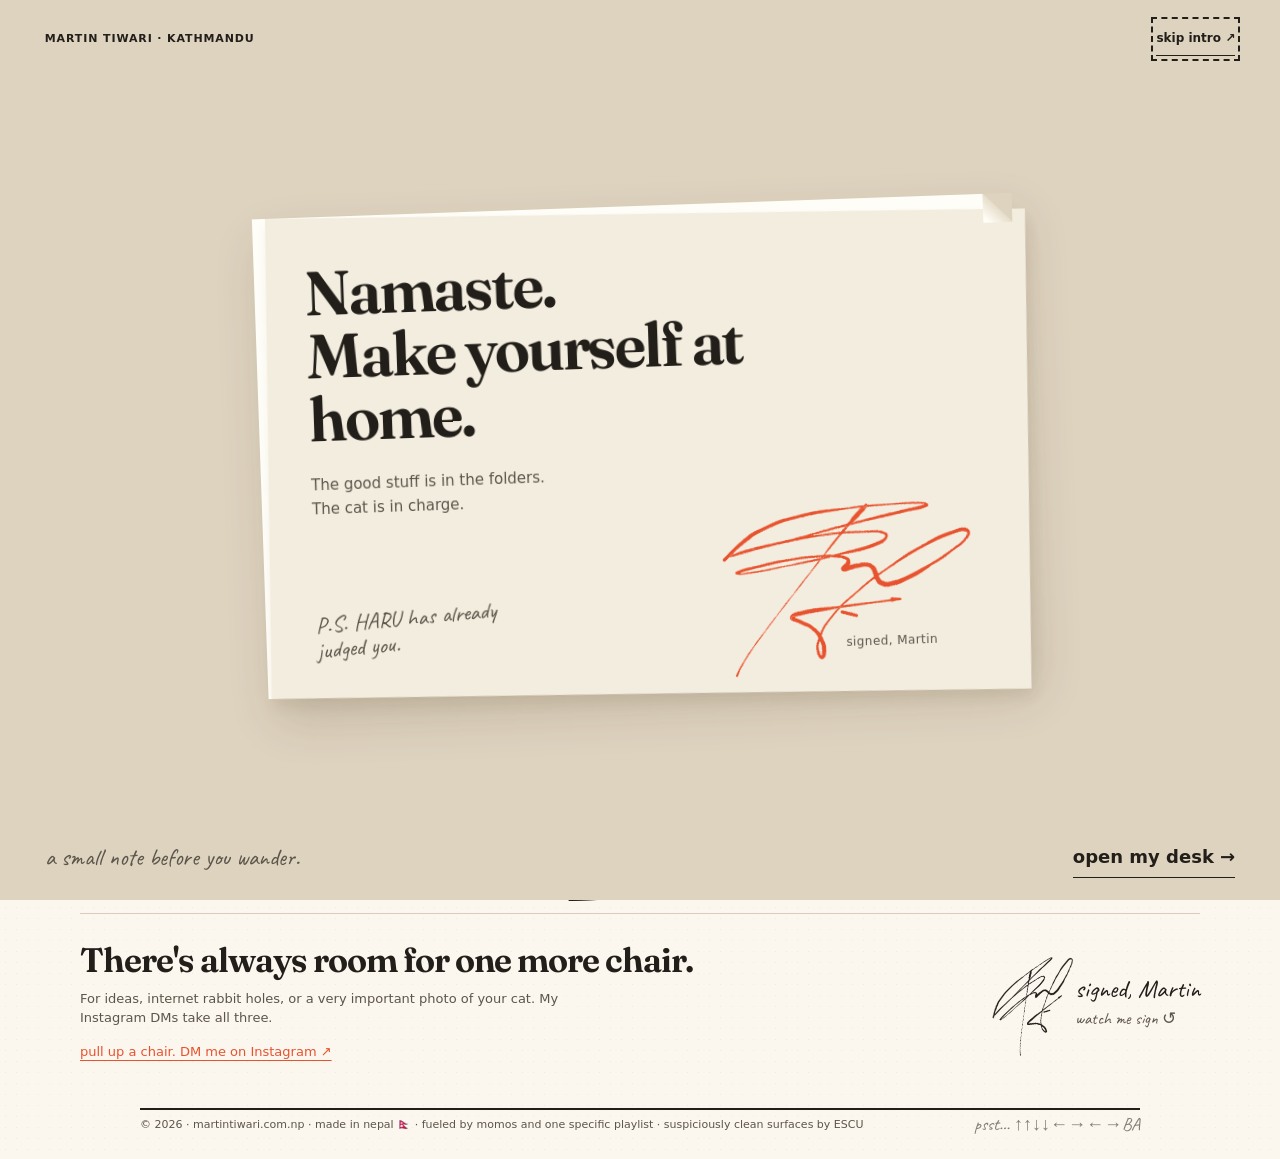
==== index.html @ b16c34b0 "Bring the after hours desk and personal files to life" ====
<!DOCTYPE html>
<html lang="en">
<head>
  <meta charset="UTF-8" />
  <meta name="viewport" content="width=device-width, initial-scale=1.0, viewport-fit=cover" />
  <title>More Than Just Code.</title>
  <meta name="description" content="Martin's corner of the internet. Not a CV. Me, my cat HARU, my family, my music, and a wall you can write on." />
  <meta property="og:title" content="Martin Tiwari, hi internet" />
  <meta property="og:description" content="Martin's desk, currently unsupervised. Open a folder, meet the family, play something, leave a note." />
  <meta property="og:type" content="website" />
  <meta property="og:url" content="https://martintiwari.com.np" />
  <meta property="og:image" content="assets/martin.jpg" />
  <meta name="theme-color" content="#FBF6EE" />
  <link rel="icon" href="data:image/svg+xml,<svg xmlns='http://www.w3.org/2000/svg' viewBox='0 0 100 100'><text y='0.9em' font-size='90'>愛</text></svg>" />
  <link rel="preconnect" href="https://fonts.googleapis.com" />
  <link rel="preconnect" href="https://fonts.gstatic.com" crossorigin />
  <link href="https://fonts.googleapis.com/css2?family=Fraunces:ital,opsz,wght@0,9..144,640;1,9..144,500&family=Caveat:wght@500;600&display=swap" rel="stylesheet" />
  <link rel="stylesheet" href="styles.css?v=48" />
  <link rel="stylesheet" href="desk.css?v=7" />
  <link rel="stylesheet" href="clothing-archive.css?v=1" />
  <link rel="stylesheet" href="intro.css?v=2" />
  <link rel="stylesheet" href="desk-cat.css?v=1" />
  <link rel="stylesheet" href="afterhours.css?v=1" />
  <link rel="stylesheet" href="field-notes.css?v=1" />
</head>
<body class="desk-mode">

  <a class="skip" href="#top">skip to the good part</a>

  <section id="signature-intro" class="signature-intro" hidden aria-label="A hello from Martin">
    <div class="intro-meta">
      <span>Martin Tiwari · Kathmandu</span>
      <button class="intro-skip" type="button">skip intro ↗</button>
    </div>
    <div class="intro-composition">
      <article class="intro-letter">
      <div class="intro-letter-copy">
        <h2>Namaste.<br>Make yourself at home.</h2>
        <p>The good stuff is in the folders.<br>The cat is in charge.</p>
      </div>
      <div class="intro-autograph" aria-label="Martin's signature">
        <svg xmlns="http://www.w3.org/2000/svg" viewBox="0 0 395 681" aria-hidden="true"><defs><mask id="signature-write-mask-0" maskUnits="userSpaceOnUse" x="0" y="0" width="395" height="681"><path class="intro-stroke" data-duration="350" d="M155 146 C157 223 177 347 191 426 C204 522 215 616 239 680" fill="none" stroke="white" stroke-width="24" stroke-linecap="round" stroke-linejoin="round"/></mask>
        <mask id="signature-write-mask-1" maskUnits="userSpaceOnUse" x="0" y="0" width="395" height="681"><path class="intro-stroke" data-duration="430" d="M5 497 C4 451 3 401 32 335 C80 246 155 140 257 34 C263 29 262 36 255 51 L10 482" fill="none" stroke="white" stroke-width="24" stroke-linecap="round" stroke-linejoin="round"/></mask>
        <mask id="signature-write-mask-2" maskUnits="userSpaceOnUse" x="0" y="0" width="395" height="681"><path class="intro-stroke" data-duration="1550" d="M10 482 C80 354 169 229 222 176 C287 122 242 210 217 252 L53 497 C48 501 52 484 62 469 L193 296 C217 266 232 263 231 296 C240 300 249 248 273 242 C292 235 316 266 337 244 C359 216 385 106 391 44 C396 11 384 -9 371 10 C333 63 298 216 296 309 C294 380 294 436 316 466 C348 511 375 493 337 470 C316 454 286 452 251 463 L228 475" fill="none" stroke="white" stroke-width="24" stroke-linecap="round" stroke-linejoin="round"/></mask>
        <mask id="signature-write-mask-3" maskUnits="userSpaceOnUse" x="0" y="0" width="395" height="681"><path class="intro-stroke" data-duration="330" d="M228 475 C220 480 227 462 240 445 L383 248" fill="none" stroke="white" stroke-width="24" stroke-linecap="round" stroke-linejoin="round"/></mask>
        <mask id="signature-write-mask-4" maskUnits="userSpaceOnUse" x="0" y="0" width="395" height="681"><path class="intro-stroke" data-duration="110" d="M307 375 L339 354" fill="none" stroke="white" stroke-width="24" stroke-linecap="round" stroke-linejoin="round"/></mask></defs><path class="intro-ink" data-ink="0" d="M153 141L157 141L157 149L156 149L156 151L157 151L157 152L160 152L160 153L161 153L161 156L162 156L162 173L163 173L163 174L162 174L162 175L163 175L163 196L162 196L162 199L163 199L163 197L165 196L165 200L164 200L164 205L163 205L163 210L162 210L162 214L161 214L162 216L161 216L161 218L153 217L153 215L154 215L154 213L155 213L155 211L156 211L156 210L155 210L155 200L154 200L154 197L153 197L153 193L152 193L152 184L151 184L151 183L152 183L152 181L151 181L151 164L152 164L153 158L154 158L154 154L155 154L155 151L154 151L154 150L151 150L151 148L152 148L152 147L151 147L151 143L152 143L153 141ZM165 194L166 194L166 196L165 196L165 194ZM162 218L163 218L163 220L164 220L164 229L166 229L166 228L169 226L169 228L168 228L168 232L167 232L167 236L166 236L166 238L165 238L164 246L166 246L166 252L167 252L166 255L167 255L168 266L169 266L168 268L169 268L170 282L171 282L170 284L171 284L171 292L172 292L172 293L171 293L171 294L172 294L172 297L171 297L171 298L172 298L172 302L173 302L172 304L169 304L170 301L168 300L169 297L168 297L168 294L167 294L168 292L167 292L166 282L165 282L166 280L165 280L165 274L164 274L164 268L163 268L164 266L163 266L163 259L162 259L162 256L163 256L163 255L162 255L162 250L163 250L163 247L164 247L164 246L156 243L156 240L159 238L159 232L158 232L158 229L159 229L160 219L162 219L162 218ZM176 302L177 302L177 306L176 306L176 310L175 310L175 313L174 313L175 321L173 321L173 318L171 318L171 317L167 317L167 316L165 316L165 315L166 315L166 314L169 312L169 310L171 309L171 308L170 308L170 305L173 305L173 306L174 306L174 304L175 304L176 302ZM173 322L175 322L175 325L176 325L175 327L176 327L176 331L177 331L177 338L178 338L177 340L178 340L178 345L179 345L179 346L178 346L178 348L179 348L179 353L178 353L178 354L180 354L180 356L179 356L179 357L180 357L180 360L177 360L178 356L176 356L176 355L177 355L176 351L177 351L177 350L176 350L176 347L175 347L175 342L174 342L175 340L174 340L174 334L173 334L173 325L174 325L173 322ZM178 361L181 361L181 364L178 364L178 361ZM179 365L181 365L182 367L181 367L181 368L178 368L179 365ZM179 369L182 369L182 372L181 372L181 373L183 373L182 376L183 376L184 389L185 389L185 394L186 394L185 396L186 396L186 401L187 401L186 403L187 403L187 408L188 408L188 409L187 409L188 412L187 412L187 413L188 413L188 416L189 416L189 418L188 418L188 419L189 419L189 422L186 422L186 415L185 415L185 410L184 410L184 403L183 403L183 396L182 396L182 389L181 389L182 387L181 387L181 382L180 382L181 379L180 379L180 375L179 375L179 374L180 374L179 369ZM187 423L190 423L190 424L189 424L190 429L187 429L187 427L188 427L188 425L186 425L187 423ZM188 431L191 431L191 433L189 434L188 431ZM189 435L191 435L191 438L188 437L189 435ZM189 439L192 439L191 442L192 442L192 446L193 446L192 449L193 449L193 452L194 452L193 454L194 454L194 459L195 459L195 466L196 466L196 472L197 472L196 475L197 475L197 480L198 480L197 483L198 483L198 485L195 485L196 482L195 482L194 472L193 472L194 470L193 470L193 465L192 465L192 456L191 456L191 451L190 451L191 448L190 448L190 441L189 441L189 439ZM196 486L199 486L199 488L198 488L199 492L196 492L196 491L197 491L196 486ZM197 493L199 493L200 496L197 496L197 493ZM198 497L201 498L201 499L198 500L198 497ZM199 501L201 502L201 504L198 504L199 501ZM199 505L202 506L201 509L202 509L202 512L203 512L202 514L203 514L203 519L204 519L204 526L205 526L205 533L206 533L206 538L207 538L207 540L206 540L206 541L207 541L207 544L204 544L205 541L204 541L204 537L203 537L204 535L203 535L203 530L202 530L202 523L201 523L201 516L200 516L201 514L200 514L200 511L199 511L199 509L200 509L200 508L199 508L199 505ZM205 545L208 545L208 548L206 548L205 545ZM206 549L209 549L209 551L206 552L206 549ZM207 553L209 553L209 557L210 557L209 560L211 560L210 563L211 563L211 566L212 566L211 568L212 568L213 579L214 579L214 584L215 584L214 586L215 586L215 589L216 589L216 591L215 591L215 592L216 592L216 595L213 595L214 592L212 591L213 589L212 589L212 586L211 586L212 584L211 584L211 581L210 581L211 579L210 579L210 573L209 573L209 568L208 568L209 565L208 565L208 562L207 562L207 561L208 561L207 557L208 557L208 556L206 555L207 553ZM214 596L217 596L217 599L216 599L216 600L218 600L217 603L219 604L218 607L219 607L220 613L221 613L220 615L221 615L221 619L222 619L222 624L223 624L223 626L224 626L223 628L224 628L225 635L226 635L225 638L227 638L227 641L226 641L226 642L228 642L228 646L229 646L230 652L231 652L232 658L233 658L234 664L236 665L236 668L238 669L237 671L239 672L242 681L237 681L237 680L236 680L236 677L235 677L235 675L234 675L234 672L233 672L233 668L231 668L231 665L232 665L232 664L230 664L229 658L228 658L228 655L227 655L227 651L226 651L226 648L225 648L226 645L224 645L224 644L225 644L225 641L223 641L224 637L222 637L223 634L222 634L221 628L220 628L220 624L219 624L219 620L218 620L217 610L216 610L216 607L217 607L217 606L215 606L215 605L216 605L216 602L214 602L214 601L215 601L214 596Z" fill="currentColor" fill-rule="evenodd" mask="url(#signature-write-mask-0)"/><path class="intro-ink" data-ink="1" d="M259 30L261 30L261 31L263 31L263 32L265 33L265 37L264 37L264 40L263 40L261 46L260 46L260 49L259 49L258 53L256 54L256 56L255 56L254 59L253 59L253 61L252 61L251 64L249 65L249 67L246 69L245 73L243 74L243 76L241 77L240 81L238 82L237 86L235 87L234 91L232 92L232 94L231 94L229 100L227 101L226 105L224 106L223 110L221 111L221 113L220 113L220 115L218 116L217 120L215 121L214 125L213 125L212 128L210 129L208 135L207 135L206 138L204 139L204 141L202 142L202 144L201 144L200 148L198 149L197 153L196 153L195 156L193 157L193 159L191 160L191 163L189 164L189 166L188 166L188 168L186 169L186 171L184 172L184 174L182 175L182 178L180 178L180 181L178 182L178 185L177 185L176 188L174 189L174 192L172 192L172 195L170 196L170 198L169 198L167 204L165 205L165 207L164 207L164 209L163 209L164 200L165 200L165 196L166 196L167 190L169 189L170 185L172 184L174 178L176 177L176 175L177 175L179 169L180 169L180 167L182 166L182 164L183 164L185 158L187 157L187 155L188 155L190 149L192 148L194 142L196 141L196 139L197 139L199 133L200 133L201 130L203 129L203 127L204 127L205 123L207 122L209 116L210 116L211 113L213 112L214 108L216 107L217 103L219 102L220 98L222 97L222 95L223 95L225 89L226 89L227 86L229 85L229 82L230 82L231 79L233 78L233 76L234 76L235 72L237 71L237 69L239 68L241 62L244 60L245 56L247 55L248 51L250 50L250 48L251 48L251 46L252 46L254 40L255 40L255 37L254 37L250 42L248 42L247 45L245 45L245 47L244 47L244 48L243 48L243 49L242 49L242 50L241 50L241 51L240 51L240 52L239 52L239 53L233 58L233 59L232 59L232 60L231 60L231 62L230 62L230 63L229 63L229 64L228 64L228 65L222 70L222 72L216 77L216 79L211 83L211 85L210 85L210 86L206 89L206 91L201 95L201 97L199 97L198 100L196 100L196 103L193 104L193 106L191 107L191 109L189 109L189 111L186 113L186 115L184 115L184 117L182 118L182 120L180 120L180 122L176 125L176 127L171 131L171 133L167 136L167 138L166 138L166 139L163 141L163 143L159 146L159 147L160 147L160 152L161 152L161 153L156 151L156 149L157 149L157 141L158 141L158 140L161 138L161 136L165 133L165 131L167 131L167 129L170 127L170 125L172 125L172 123L177 119L177 117L180 116L180 114L182 114L182 111L184 111L185 108L187 108L187 106L189 105L189 103L192 102L192 100L195 98L195 96L197 96L197 94L200 92L200 90L202 90L202 88L204 87L204 85L206 85L206 83L208 82L208 80L213 76L213 74L217 71L217 69L218 69L218 68L224 63L224 61L226 61L226 59L227 59L227 58L228 58L228 57L229 57L229 56L230 56L230 55L231 55L231 54L237 49L237 48L238 48L238 47L239 47L239 45L241 45L241 43L244 42L244 40L246 40L246 38L249 38L249 35L252 35L253 32L259 31L259 30ZM150 150L154 150L154 151L155 151L154 158L153 158L152 164L151 164L151 167L150 167L150 159L149 159L149 160L147 161L147 163L144 165L144 167L142 168L142 170L138 173L138 175L136 176L136 178L133 179L133 182L131 182L131 185L129 185L129 187L126 189L126 191L124 192L124 195L122 195L122 197L121 197L120 200L118 201L118 203L117 203L116 206L114 207L114 209L111 211L111 213L109 214L109 216L106 218L106 220L104 221L104 223L101 225L101 227L99 228L99 230L96 232L96 234L94 235L94 237L93 237L92 240L90 241L90 243L88 244L88 246L85 248L85 250L84 250L84 252L82 253L82 255L80 256L79 260L78 260L77 263L75 264L75 266L73 267L72 271L70 272L70 274L69 274L67 280L66 280L65 283L63 284L63 286L61 287L61 290L60 290L59 293L57 294L57 297L56 297L55 300L53 301L53 304L51 305L51 307L50 307L50 309L49 309L47 315L46 315L46 317L44 318L44 320L43 320L43 322L42 322L40 328L39 328L39 331L38 331L38 333L37 333L37 335L36 335L36 338L35 338L35 340L34 340L33 345L32 345L32 348L31 348L30 354L29 354L29 356L28 356L28 359L27 359L26 365L25 365L25 368L24 368L23 374L22 374L21 380L20 380L20 383L19 383L19 387L18 387L18 390L17 390L17 394L16 394L16 398L15 398L15 403L14 403L13 420L12 420L12 430L11 430L12 433L11 433L11 442L10 442L10 457L9 457L9 458L10 458L10 459L9 459L9 461L10 461L10 462L9 462L9 463L10 463L10 464L9 464L10 466L9 466L9 467L10 467L10 475L11 475L11 476L9 475L9 479L8 479L10 482L12 482L12 483L10 483L10 493L11 493L11 494L10 494L10 497L11 497L11 498L10 498L10 501L9 501L9 502L4 502L4 501L2 500L2 479L1 479L1 478L2 478L2 477L1 477L1 439L2 439L1 436L2 436L2 424L3 424L2 422L3 422L4 405L5 405L5 400L6 400L7 392L8 392L9 386L10 386L10 383L11 383L11 381L12 381L12 378L13 378L13 375L14 375L15 369L16 369L16 366L17 366L18 360L19 360L19 357L20 357L21 351L22 351L23 345L24 345L24 343L25 343L26 337L27 337L27 335L28 335L28 333L29 333L29 330L30 330L30 328L31 328L31 326L32 326L32 324L33 324L35 318L36 318L36 316L37 316L37 314L39 313L39 311L40 311L41 307L43 306L44 302L46 301L48 295L50 294L50 292L51 292L53 286L55 285L55 283L56 283L56 281L57 281L57 279L58 279L59 276L61 275L61 272L63 271L63 269L64 269L64 267L66 266L67 262L69 261L70 257L71 257L72 254L74 253L74 251L75 251L76 248L78 247L78 245L80 244L80 242L81 242L82 239L84 238L84 236L87 234L87 232L88 232L88 231L90 230L90 228L93 226L93 224L98 220L98 218L99 218L99 217L101 216L101 214L105 211L105 209L108 207L108 205L109 205L109 204L112 202L112 200L117 196L117 194L119 193L119 191L121 191L121 188L123 188L125 184L127 184L126 182L129 181L129 178L131 178L131 175L133 175L133 172L135 172L135 170L136 170L137 167L139 166L139 164L141 164L142 160L145 158L145 156L148 154L148 152L149 152L150 150ZM162 210L163 210L163 218L160 219L159 229L158 229L158 223L157 223L158 220L157 220L156 223L155 223L155 225L154 225L154 227L152 228L152 230L151 230L149 236L147 237L146 241L144 242L144 244L143 244L141 250L139 251L139 253L138 253L136 259L134 260L132 266L130 267L129 271L127 272L127 275L125 276L123 282L121 283L120 287L118 288L116 294L120 291L120 289L122 288L122 286L125 284L125 282L127 282L127 279L129 278L129 276L132 275L132 272L134 272L134 270L135 270L136 267L138 266L139 262L143 259L143 257L146 255L146 253L147 253L147 252L149 251L149 249L152 247L152 245L153 245L154 243L155 243L155 245L153 246L153 248L152 248L151 251L149 252L149 254L147 255L146 259L145 259L144 262L142 263L142 265L140 266L140 268L139 268L138 271L136 272L136 274L134 275L133 279L132 279L131 282L129 283L129 285L127 286L126 290L125 290L124 293L122 294L122 296L120 297L119 301L117 302L117 304L115 305L114 309L111 311L111 313L110 313L109 316L107 317L107 319L106 319L105 322L103 323L103 325L101 326L100 330L99 330L98 333L96 334L96 336L94 337L93 341L92 341L91 344L89 345L87 351L86 351L85 354L83 355L83 357L82 357L82 359L80 360L79 364L77 365L76 369L75 369L74 372L72 373L72 375L70 376L70 379L69 379L68 382L66 383L66 385L64 386L64 389L62 390L60 396L59 396L58 399L56 400L56 403L55 403L54 406L52 407L52 410L51 410L50 413L48 414L48 417L46 418L46 421L44 422L43 425L41 425L41 426L42 426L42 427L40 427L41 429L40 429L40 430L39 430L40 428L37 429L38 427L35 428L35 427L38 426L38 425L37 425L37 426L34 427L34 426L35 426L35 423L36 423L36 421L37 421L37 419L38 419L38 417L40 416L41 412L43 411L44 407L46 406L46 404L47 404L47 402L49 401L50 397L51 397L52 394L54 393L54 391L55 391L56 388L58 387L58 385L60 384L60 381L61 381L62 378L64 377L64 375L66 374L66 371L67 371L68 368L70 367L70 365L71 365L71 363L73 362L74 358L76 357L78 351L80 350L80 348L82 347L82 345L83 345L83 343L85 342L86 338L88 337L88 335L89 335L91 329L92 329L92 327L94 326L94 324L95 324L97 318L99 317L99 314L101 314L101 311L103 310L103 307L106 307L106 306L105 306L105 303L107 303L107 300L108 300L110 294L112 293L112 290L114 289L114 287L115 287L117 281L118 281L118 279L120 278L121 273L123 272L123 270L124 270L126 264L127 264L127 262L129 261L129 259L130 259L130 257L131 257L133 251L134 251L134 249L135 249L135 247L137 246L137 244L138 244L140 238L141 238L141 236L143 235L144 231L146 230L146 228L147 228L149 222L150 222L150 220L152 219L152 217L161 218L161 216L162 216L162 215L161 215L161 214L162 214L162 210ZM155 241L156 241L156 243L155 243L155 241ZM115 295L114 295L114 297L115 297L115 295ZM40 424L39 424L39 425L41 425L41 424L40 424ZM36 435L38 435L38 436L36 436L36 435ZM33 440L35 440L35 441L33 441L34 443L33 443L33 445L32 445L32 443L33 443L32 441L33 441L33 440ZM30 448L31 448L31 449L28 450L28 449L30 449L30 448ZM28 451L29 451L29 452L28 452L28 455L27 455L26 458L24 459L25 456L26 456L26 454L27 454L26 452L28 452L28 451ZM23 460L24 460L24 461L23 461L23 463L21 464L21 463L22 463L21 461L23 461L23 460ZM19 464L21 465L20 467L19 467L19 466L20 466L19 464ZM18 468L20 468L20 469L18 469L18 468ZM17 470L19 470L19 471L17 471L17 470ZM16 472L18 472L18 473L16 473L16 472ZM14 473L17 474L17 475L14 476L14 475L15 475L14 473ZM12 476L15 477L15 478L13 478L13 479L14 479L13 482L11 481L11 480L13 480L13 479L10 480L11 478L13 478L12 476Z" fill="currentColor" fill-rule="evenodd" mask="url(#signature-write-mask-1)"/><path class="intro-ink" data-ink="2" d="M374 1L383 1L383 2L386 3L386 4L389 6L389 8L391 9L391 13L392 13L392 15L393 15L392 17L393 17L393 21L394 21L394 22L393 22L393 23L394 23L394 44L393 44L393 50L392 50L392 56L391 56L391 57L392 57L392 58L391 58L391 65L390 65L390 70L389 70L390 73L389 73L389 81L388 81L388 82L389 82L389 83L388 83L388 92L387 92L387 98L386 98L386 103L385 103L384 113L383 113L383 118L382 118L382 122L381 122L381 126L380 126L380 130L379 130L378 144L377 144L377 150L376 150L376 156L375 156L375 162L374 162L374 166L373 166L373 171L372 171L372 175L371 175L370 181L369 181L369 185L368 185L367 191L366 191L366 194L365 194L364 200L363 200L363 203L362 203L361 209L360 209L360 213L359 213L358 219L357 219L357 221L356 221L356 224L355 224L353 230L351 231L350 235L348 236L347 240L345 241L344 245L343 245L342 248L338 251L338 253L336 253L335 255L333 255L333 256L331 256L331 257L329 257L329 258L326 258L326 259L324 259L324 260L320 260L320 261L315 261L315 260L310 260L310 259L303 258L303 261L302 261L302 269L301 269L301 270L302 270L302 271L301 271L301 281L300 281L301 283L300 283L299 308L298 308L298 309L299 309L299 312L298 312L299 315L298 315L298 330L297 330L297 331L298 331L298 333L297 333L297 334L298 334L298 335L297 335L297 351L296 351L296 352L297 352L297 353L296 353L296 354L297 354L297 355L296 355L296 361L299 359L296 369L298 370L298 371L297 371L297 384L298 384L298 393L299 393L298 396L299 396L299 400L300 400L299 403L300 403L300 408L301 408L300 411L301 411L301 415L302 415L301 418L302 418L302 422L303 422L304 432L305 432L306 438L307 438L307 441L308 441L308 443L309 443L309 446L310 446L310 448L312 449L313 454L316 454L316 455L322 456L322 457L324 457L324 458L327 458L327 459L331 459L331 460L333 460L333 461L336 461L337 463L341 464L344 468L346 468L346 470L348 470L348 471L352 474L352 476L356 479L356 481L358 482L358 485L359 485L359 493L358 493L358 495L356 495L356 496L354 496L354 497L348 497L348 496L346 497L346 496L344 496L344 495L340 495L340 494L337 493L336 491L334 491L333 489L329 488L329 487L328 487L328 486L322 481L322 479L319 477L317 471L315 470L315 467L313 466L313 464L308 463L308 462L302 462L302 461L292 461L292 462L282 462L282 463L277 463L277 464L271 465L271 466L265 468L265 469L262 469L262 470L260 470L260 471L257 471L257 472L255 472L255 473L249 474L249 475L247 475L247 476L241 478L240 480L235 481L235 482L232 482L232 480L230 479L230 477L229 477L228 474L227 474L227 473L228 473L228 472L229 472L234 466L235 466L234 471L236 471L236 470L238 470L238 469L244 467L244 466L247 466L247 465L249 465L249 464L252 464L252 463L258 462L258 461L264 459L264 458L267 458L267 457L272 456L272 455L275 455L275 454L288 453L288 452L307 452L306 449L305 449L305 447L304 447L303 441L302 441L302 439L301 439L301 435L300 435L300 432L299 432L299 427L298 427L299 425L298 425L298 421L297 421L298 418L297 418L297 414L296 414L297 411L296 411L296 406L295 406L296 403L295 403L295 399L294 399L295 396L294 396L294 389L293 389L293 376L294 376L294 373L295 373L295 370L296 370L296 369L292 369L292 345L293 345L292 343L293 343L293 331L294 331L293 329L294 329L294 317L295 317L295 316L294 316L294 314L295 314L294 310L296 309L296 308L295 308L295 291L296 291L295 289L296 289L296 275L297 275L296 273L297 273L298 255L296 255L295 253L290 252L290 251L284 249L284 248L279 248L279 247L276 248L276 247L275 247L275 248L270 249L270 250L269 250L267 253L265 253L264 256L261 258L261 260L260 260L259 263L258 263L258 265L256 265L254 271L252 272L252 274L251 274L251 276L250 276L248 282L247 282L247 284L245 285L245 287L244 287L244 289L243 289L243 291L242 291L242 294L241 294L240 298L239 298L235 303L230 304L230 303L226 302L226 300L225 300L225 298L224 298L224 284L225 284L225 283L224 283L222 277L215 278L215 279L213 279L213 280L207 282L202 288L200 288L200 290L198 290L194 295L192 295L192 296L187 300L186 305L184 306L183 310L181 311L180 315L178 316L176 322L173 322L174 325L173 325L172 329L170 330L170 332L168 333L167 337L165 338L164 342L163 342L162 345L160 346L160 348L158 349L158 351L157 351L157 353L155 354L155 356L153 357L152 361L151 361L151 362L149 363L149 365L147 366L146 370L144 371L144 373L141 375L141 378L139 378L139 380L137 381L137 384L135 384L135 387L133 387L133 390L130 391L131 393L128 394L128 397L125 397L126 400L124 401L124 404L121 404L122 407L120 407L120 410L118 410L118 413L116 414L116 416L115 416L115 418L113 419L112 423L110 423L109 428L107 428L105 434L104 434L103 437L101 438L101 440L99 441L98 445L95 447L94 451L92 452L92 454L89 456L88 460L85 462L85 464L83 465L83 467L80 469L80 471L78 472L78 474L74 477L74 479L72 480L72 482L70 482L70 485L68 485L68 488L65 489L65 492L62 492L63 494L62 494L61 496L59 496L59 498L57 498L57 500L55 500L54 502L50 502L50 501L48 500L48 496L49 496L49 493L50 493L50 491L51 491L51 488L52 488L54 482L55 482L55 479L57 478L57 476L58 476L59 472L61 471L62 467L64 466L64 464L66 463L68 457L69 457L70 454L72 453L72 451L74 450L74 447L76 446L76 444L77 444L79 438L81 437L82 433L84 432L86 426L88 425L88 423L89 423L89 421L91 420L92 416L94 415L95 411L96 411L97 408L99 407L99 405L101 404L101 402L102 402L103 399L105 398L105 396L107 395L107 393L110 391L110 389L112 388L112 386L113 386L114 383L116 382L116 380L119 378L119 376L120 376L121 373L123 372L123 370L125 369L126 365L128 364L128 362L131 360L132 356L133 356L133 355L135 354L135 352L139 349L139 347L141 346L141 344L146 340L146 338L149 336L149 334L151 334L151 332L156 328L156 326L158 326L158 323L160 323L161 320L163 320L163 317L165 317L165 316L167 316L167 317L171 317L171 318L173 318L173 321L175 321L174 314L175 314L176 306L177 306L177 301L178 301L182 296L184 296L184 294L186 294L186 292L188 292L188 289L190 289L190 286L192 285L192 282L194 282L194 279L196 278L196 275L198 274L198 271L200 270L201 266L203 265L204 260L206 259L206 257L207 257L208 253L210 252L211 248L213 247L213 245L214 245L216 239L218 238L219 234L221 233L221 231L222 231L223 227L224 227L224 225L225 225L225 223L226 223L226 221L227 221L227 219L228 219L230 213L231 213L231 211L232 211L232 209L233 209L233 206L234 206L234 204L235 204L235 202L236 202L236 199L237 199L237 197L238 197L238 195L239 195L240 189L241 189L241 187L242 187L242 185L243 185L244 179L245 179L245 176L246 176L246 166L245 166L245 164L242 162L242 163L236 164L236 165L234 165L233 167L229 168L228 170L226 170L226 171L225 171L225 172L224 172L224 173L223 173L223 174L222 174L222 175L221 175L216 181L215 181L215 182L214 182L214 184L212 184L212 186L210 186L210 188L205 192L205 194L203 194L202 197L200 197L200 199L197 201L197 203L195 203L194 206L192 206L192 208L187 212L187 214L185 214L185 216L183 216L183 218L179 221L179 223L177 223L177 225L176 225L176 226L171 230L171 232L167 235L167 232L168 232L168 228L169 228L170 223L171 223L171 222L172 222L172 221L178 216L178 214L180 214L180 212L182 212L182 210L183 210L183 209L189 204L189 202L192 201L192 199L195 198L196 195L198 195L198 192L200 192L201 189L203 189L203 187L208 183L208 181L212 178L212 176L214 176L214 174L215 174L215 173L216 173L221 167L223 167L226 163L228 163L229 161L231 161L231 160L237 158L237 157L240 157L240 156L245 156L245 157L247 157L247 158L250 160L250 162L251 162L251 164L252 164L252 167L253 167L253 182L252 182L252 184L251 184L250 190L249 190L249 192L248 192L248 195L247 195L247 197L246 197L246 200L245 200L245 202L244 202L244 205L243 205L243 207L242 207L242 209L241 209L241 212L240 212L240 214L239 214L239 216L238 216L238 218L237 218L237 220L236 220L234 226L233 226L233 228L232 228L232 230L230 231L228 237L227 237L226 240L224 241L223 245L222 245L221 248L219 249L219 251L218 251L217 254L215 255L215 257L213 258L212 262L210 263L210 265L207 267L207 269L205 270L205 272L203 273L203 276L201 276L201 279L202 279L204 276L206 276L208 273L211 273L211 272L213 272L213 271L215 271L215 270L218 270L218 269L225 269L225 270L229 271L229 272L234 276L234 279L236 279L236 277L237 277L237 275L239 274L241 268L242 268L242 267L244 266L244 264L248 261L250 255L251 255L252 252L256 249L256 247L258 247L262 242L264 242L265 240L267 240L267 239L269 239L269 238L277 237L277 236L284 236L284 237L286 236L286 237L289 237L289 238L295 240L295 241L301 242L302 230L303 230L303 225L304 225L303 223L304 223L304 219L305 219L305 214L306 214L305 211L306 211L306 206L307 206L306 204L307 204L307 199L308 199L308 192L309 192L308 190L309 190L309 184L310 184L310 178L311 178L310 176L311 176L311 171L312 171L312 164L313 164L313 159L314 159L315 149L316 149L316 145L317 145L317 141L318 141L318 137L319 137L319 133L320 133L320 129L321 129L321 125L322 125L323 119L324 119L325 110L326 110L326 108L327 108L327 104L328 104L329 94L330 94L330 91L331 91L331 87L332 87L332 83L333 83L334 76L335 76L335 72L336 72L337 66L338 66L338 64L339 64L339 61L340 61L340 59L341 59L341 56L342 56L344 50L345 50L345 47L346 47L348 41L349 41L349 38L350 38L350 36L351 36L353 30L354 30L354 27L355 27L357 21L358 21L358 18L359 18L360 14L362 13L362 11L363 11L363 10L364 10L369 4L373 3L374 1ZM380 9L377 10L376 12L374 12L374 13L369 17L368 21L366 22L365 27L364 27L362 33L361 33L361 36L359 37L359 40L358 40L358 42L357 42L357 44L356 44L356 47L355 47L355 49L354 49L352 55L351 55L351 58L350 58L350 60L349 60L349 62L348 62L348 65L347 65L346 70L345 70L345 73L344 73L344 75L343 75L342 81L341 81L341 85L340 85L339 91L338 91L337 97L336 97L336 101L335 101L335 104L334 104L333 111L332 111L331 119L330 119L330 122L329 122L329 126L328 126L328 129L327 129L327 134L326 134L326 138L325 138L325 142L324 142L324 146L323 146L323 150L322 150L322 154L321 154L320 164L319 164L319 168L318 168L318 173L317 173L317 179L316 179L316 183L315 183L315 189L314 189L313 201L312 201L312 205L311 205L310 214L309 214L310 217L309 217L309 222L308 222L308 228L307 228L306 240L305 240L305 241L306 241L306 242L305 242L305 246L308 246L308 247L312 247L312 248L321 248L321 247L323 247L323 246L329 244L329 243L333 240L333 238L334 238L335 235L337 234L339 228L341 227L343 221L344 221L345 218L346 218L346 215L347 215L348 210L349 210L349 208L350 208L350 205L351 205L351 203L352 203L352 200L353 200L354 194L355 194L355 191L356 191L357 185L358 185L358 182L359 182L359 178L360 178L361 172L362 172L362 168L363 168L364 161L365 161L366 154L367 154L367 150L368 150L369 144L370 144L370 140L371 140L371 137L372 137L372 133L373 133L373 129L374 129L374 123L375 123L375 119L376 119L376 115L377 115L377 110L378 110L378 106L379 106L379 100L380 100L381 88L382 88L382 82L383 82L383 75L384 75L384 67L385 67L386 51L387 51L387 46L388 46L388 45L387 45L387 44L388 44L388 26L387 26L388 24L387 24L387 17L386 17L386 14L385 14L384 10L380 9ZM165 239L166 239L166 246L164 246L164 247L163 247L163 250L161 251L161 247L160 247L160 245L163 245L163 246L164 246L165 239ZM155 243L160 244L160 245L157 247L157 249L154 251L154 253L153 253L153 254L151 255L151 257L148 259L148 261L145 263L145 265L144 265L143 268L141 269L141 271L139 271L139 273L138 273L137 276L135 277L135 279L132 280L132 283L130 283L130 286L128 286L128 288L127 288L127 290L126 290L127 286L128 286L129 283L131 282L131 280L133 279L134 275L135 275L136 272L138 271L138 269L140 268L140 266L141 266L142 263L144 262L144 260L146 259L147 255L148 255L149 252L151 251L151 249L152 249L153 246L155 245L155 243ZM124 291L125 291L125 293L124 293L124 291ZM122 294L123 294L123 296L122 296L122 294ZM120 297L121 297L121 299L120 299L120 297ZM171 318L169 319L169 321L166 322L166 324L164 325L164 327L161 328L161 330L159 331L159 333L155 336L155 338L153 338L153 340L150 342L150 344L147 346L147 348L143 351L143 353L142 353L142 354L140 355L140 357L138 358L138 360L137 360L137 361L135 362L135 364L132 366L132 368L131 368L130 371L128 372L128 374L127 374L126 377L124 378L124 380L122 380L122 383L121 383L120 386L118 387L118 389L116 390L116 392L115 392L114 395L112 396L112 398L110 399L109 403L107 404L106 408L105 408L104 411L102 412L102 414L101 414L101 416L99 417L98 421L96 422L94 428L92 429L90 435L88 436L88 438L87 438L87 440L85 441L84 445L83 445L82 448L80 449L80 452L79 452L78 455L76 456L76 459L74 460L74 462L73 462L72 466L70 467L69 471L67 472L67 475L65 476L65 478L64 478L64 480L63 480L63 482L62 482L60 488L59 488L59 490L58 490L58 492L61 491L62 488L64 488L64 485L66 485L66 482L68 482L68 479L70 479L70 476L72 476L72 474L73 474L74 471L76 470L76 468L79 466L79 464L81 463L81 461L84 459L85 455L88 453L89 449L90 449L91 446L94 444L95 440L96 440L97 437L99 436L99 434L101 433L102 429L105 427L105 425L106 425L106 423L108 422L109 418L111 418L111 415L113 415L112 413L114 413L114 410L116 410L116 407L118 407L118 404L120 404L120 401L122 401L122 398L125 397L124 394L126 394L126 393L127 393L126 391L129 390L129 387L131 387L131 384L133 383L133 381L134 381L135 378L136 378L136 375L138 375L138 372L140 371L140 369L141 369L141 367L143 366L144 362L147 360L148 356L149 356L150 353L152 352L153 348L155 347L155 345L157 344L157 342L158 342L158 340L160 339L161 335L162 335L163 332L165 331L167 325L168 325L169 322L171 321L171 318ZM39 424L41 424L41 425L43 425L43 426L41 426L41 425L39 425L39 424ZM34 425L37 426L38 428L40 428L41 430L39 431L39 434L36 435L36 436L37 436L36 439L33 440L34 442L32 443L31 448L28 449L29 451L26 452L27 454L26 454L26 456L25 456L25 458L24 458L25 460L21 461L21 462L22 462L22 463L21 463L22 465L20 465L20 466L21 466L20 468L18 468L19 470L17 470L18 472L16 472L17 474L15 474L16 476L13 477L14 479L11 480L12 482L10 482L10 481L8 480L8 479L9 479L9 475L11 476L10 474L11 474L11 471L13 470L13 467L15 466L14 464L15 464L15 462L16 462L16 459L18 458L18 454L19 454L20 451L22 450L22 447L23 447L25 441L27 440L27 438L28 438L28 436L29 436L31 430L32 430L32 428L33 428L33 426L34 426L35 428L38 429L38 428L35 427L34 425ZM39 426L42 427L42 428L40 428L39 426ZM322 467L321 467L322 471L324 472L325 476L326 476L329 480L331 480L333 483L335 483L335 484L341 486L342 488L348 489L348 490L350 489L349 486L348 486L348 485L347 485L347 484L346 484L341 478L339 478L339 476L337 476L334 472L332 472L331 470L328 470L328 469L322 467ZM11 477L10 477L10 478L13 479L13 478L11 478L11 477Z" fill="currentColor" fill-rule="evenodd" mask="url(#signature-write-mask-2)"/><path class="intro-ink" data-ink="3" d="M384 244L386 244L386 245L388 246L388 249L385 251L385 253L384 253L384 254L382 255L382 257L380 258L380 261L378 262L378 265L377 265L375 268L372 268L372 270L369 272L369 274L365 277L364 281L362 281L362 283L361 283L360 286L358 287L358 289L356 289L356 291L353 293L353 295L351 295L351 298L349 298L349 301L346 302L346 304L345 304L344 307L342 308L342 310L339 312L339 314L338 314L337 317L335 318L335 320L332 322L332 324L330 325L330 327L329 327L329 328L327 329L327 331L324 333L324 335L321 337L321 339L319 340L319 342L315 345L315 347L313 348L313 350L312 350L312 351L310 352L310 354L307 356L307 358L306 358L305 361L302 363L302 365L300 366L300 368L298 368L298 370L297 370L297 369L295 370L295 373L294 373L293 378L291 378L291 380L289 381L289 383L287 384L287 387L285 387L285 390L284 390L283 393L281 394L281 396L278 398L277 402L275 403L275 405L274 405L273 408L271 409L271 411L268 413L268 415L266 416L266 418L265 418L264 421L262 422L262 424L260 425L260 427L259 427L258 430L256 431L256 433L254 434L254 436L252 437L251 441L250 441L249 444L247 445L246 449L244 450L244 452L242 453L242 455L241 455L240 459L238 460L237 464L236 464L236 465L235 465L235 466L234 466L234 467L233 467L228 473L227 473L228 476L230 477L230 479L232 480L232 482L228 482L228 481L226 481L225 478L224 478L224 476L223 476L223 468L224 468L225 462L226 462L226 460L228 459L228 456L229 456L230 453L232 452L233 448L235 447L236 443L238 442L239 438L241 437L242 433L243 433L244 430L246 429L246 427L248 426L248 424L249 424L250 421L252 420L252 418L255 416L255 414L258 412L258 410L259 410L259 409L262 407L262 405L266 402L266 400L271 396L271 394L275 391L275 389L277 389L277 387L279 386L279 384L281 384L281 382L284 380L284 378L286 378L286 376L288 375L288 373L291 371L291 369L296 369L297 364L298 364L298 361L299 361L299 358L300 358L300 356L302 355L302 353L305 351L305 349L308 347L308 345L312 342L312 340L313 340L314 337L317 335L317 333L321 330L321 328L324 326L324 324L325 324L325 323L327 322L327 320L329 319L329 317L331 317L331 315L333 314L333 312L335 312L335 310L336 310L337 307L339 306L339 304L342 303L342 301L343 301L344 298L346 297L346 295L349 293L349 291L351 291L351 288L353 288L353 285L355 285L355 283L356 283L357 280L360 278L360 276L362 275L362 273L364 273L364 271L366 270L366 268L368 267L368 265L367 265L367 259L368 259L369 257L371 257L375 252L377 252L378 249L380 249L380 247L381 247L382 245L384 245L384 244Z" fill="currentColor" fill-rule="evenodd" mask="url(#signature-write-mask-3)"/><path class="intro-ink" data-ink="4" d="M336 352L341 352L341 353L342 353L343 356L342 356L341 359L339 359L339 360L336 361L335 363L333 363L333 364L330 365L329 367L327 367L326 369L322 370L321 372L317 373L317 374L314 375L313 377L311 377L310 379L304 379L304 377L303 377L303 373L304 373L305 371L307 371L307 370L310 369L311 367L315 366L315 365L318 364L319 362L323 361L324 359L330 357L331 355L335 354L336 352Z" fill="currentColor" fill-rule="evenodd" mask="url(#signature-write-mask-4)"/></svg>
      </div>
      <p class="intro-signoff">signed, Martin</p>
      <p class="intro-postscript hand">P.S. HARU has already judged you.</p>
      </article>
    </div>
    <div class="intro-bottom">
      <p class="hand">a small note before you wander.</p>
      <button class="intro-enter" type="button">open my desk →</button>
    </div>
  </section>

  <!-- paper grain: drifts with the scroll so the page feels like a physical sheet -->
  <div class="grain" aria-hidden="true"></div>

  <!-- letterhead -->
  <header class="top">
    <a class="brand" href="#top" aria-label="Martin Tiwari, back to top">
      <span class="brand-text">
        <span class="brand-name">martin<b>tiwari</b></span>
        <span class="brand-domain">.com.np</span>
      </span>
    </a>
    <button class="top-dot" id="dizzy-star" type="button" aria-label="Make the star dizzy">✳</button>
    <a class="top-link" href="#internet">find me ↗</a>
  </header>

  <!-- ================= HERO ================= -->
  <main class="desk-home" id="top">
    <div class="desk-heading">
      <h1 class="desk-title">Martin, <em>after hours.</em></h1>
      <p class="desk-description">A desk full of things I care about. Nothing here requires a professional opinion. <br>Pick something up. HARU will pretend this was the plan.</p>
    </div>
    <nav class="desk-scene" aria-label="Explore Martin's desk">
      <figure class="desk-portrait">
        <div class="portrait-dialogue" aria-live="polite"><p>I brought the projects.<br>HARU brought the supervision.</p><a class="portrait-route" href="#projects" hidden>show me the work →</a></div>
        <img id="me" src="assets/martin-cutout.webp" alt="Martin, hoodie up, mid-smile." aria-label="Ask Martin for the unofficial tour" width="560" height="735" fetchpriority="high" decoding="async" tabindex="0" role="button" />
        <figcaption class="desk-portrait-note hand">tap me for the unofficial tour.</figcaption>
        <div class="portrait-controls"><button class="portrait-call" type="button">call HARU over</button><button class="portrait-reset" type="button" hidden>start the tour again ↺</button></div>
      </figure>
      <a class="desk-object desk-folder" href="#projects">
        <span class="folder-tab">WORK / OPEN FILE</span>
        <strong>made it.<br>shipped it.</strong>
        <span class="folder-status">3 shipped · 1 cooking</span>
        <span class="object-caption">projects &amp; the Poshak archive →</span>
      </a>
      <a class="desk-object desk-photos" href="#photos">
        <img src="assets/chiya.webp" alt="Roadside tea in Kathmandu" width="640" height="853" decoding="async" />
        <img src="assets/martin-rain.webp" alt="Martin out in the rain" width="640" height="640" decoding="async" />
        <strong>proof I go outside.</strong>
        <span class="object-caption">Kathmandu, family &amp; questionable poses →</span>
      </a>
      <a class="desk-object desk-player" href="#music">
        <span class="record-disc" aria-hidden="true"></span>
        <span class="player-label"><strong>do not skip.</strong><span>my sleep schedule did.</span></span>
        <span class="player-bars" aria-hidden="true"><i></i><i></i><i></i><i></i></span>
        <span class="object-caption">open the music player →</span>
      </a>
      <a class="desk-object desk-book" href="#mark">
        <span class="book-spine" aria-hidden="true"></span>
        <strong>you were<br>here.</strong>
        <span class="object-caption">sign the guestbook.<br>or draw a terrible cat. →</span>
      </a>
      <div class="desk-object desk-business" role="group" aria-label="The family businesses">
        <div class="business-heading"><strong>Runs in<br>the family.</strong></div>
        <a class="business-main" href="https://www.everestsuperchemical.com.np/" target="_blank" rel="noopener">
          <span><strong>Everest Super Chemical ↗</strong><small>everestsuperchemical.com.np</small></span>
        </a>
        <a class="business-sister" href="https://everestbeverage.com.np/" target="_blank" rel="noopener">
          <span><strong>Everest Beverage ↗</strong><small>everestbeverage.com.np</small></span>
        </a>
        <p class="business-disclosure">I built the websites. The recommendation is hereditary.</p>
      </div>
      <button class="desk-cat" type="button" aria-label="Ask HARU to move">
        <span class="cat-message hand" aria-live="polite">management is watching.</span>
      </button>
    </nav>
    <div class="desk-bottom">
      <a href="#about">the person behind the tabs →</a>
      <span class="hand">three secrets. still hiding.</span>
      <a href="#internet">find me on the internet ↗</a>
    </div>
    <section class="desk-contact" aria-label="A brief introduction">
      <div class="desk-invitation">
        <div class="desk-invitation-copy">
          <h2>There's always room for one more chair.</h2>
          <p>For ideas, internet rabbit holes, or a very important photo of your cat. My Instagram DMs take all three.</p>
          <a href="https://ig.me/m/martin_tiwari" target="_blank" rel="noopener">pull up a chair. DM me on Instagram ↗</a>
        </div>
        <button class="intro-replay desk-signature" type="button" aria-label="Replay Martin's handwritten welcome note">
          <img src="assets/signature.png" alt="Martin's signature" width="395" height="681" loading="lazy" decoding="async" />
          <span>signed, Martin <small>watch me sign ↺</small></span>
        </button>
      </div>
    </section>
  </main>
  <template id="haru-album-template">
    <section class="sec haru-album" aria-labelledby="haru-album-title">
      <h2 class="big" id="haru-album-title">HARU. Website owner.<br>Martin just moves the buttons.</h2>
      <div class="wall">
        <figure class="pol" data-cap="the face I make when Martin says “one more photo.”">
          <span class="tape" aria-hidden="true"></span>
          <img src="assets/haru-management.webp" width="900" height="1200" loading="lazy" alt="HARU with wide eyes sitting in Martin’s lap, wearing a collar with a little bell" />
          <figcaption class="hand">the face I make when Martin says “one more photo.”</figcaption>
        </figure>
        <figure class="pol" data-cap="camera inspected. personal space not found.">
          <span class="tape" aria-hidden="true"></span>
          <img src="assets/haru-camera-inspection.webp" width="1000" height="1000" loading="lazy" alt="An extremely close view of HARU’s pink nose, sleepy eyes and white whiskers" />
          <figcaption class="hand">camera inspected. personal space not found.</figcaption>
        </figure>
      </div>
      <p class="hand haru-album-note">all complaints will be slept on.</p>
    </section>
  </template>

  <dialog class="desk-view" id="desk-view" aria-labelledby="desk-view-title">
    <div class="desk-view-bar">
      <button class="desk-back" type="button">← back to desk</button>
      <h2 class="desk-view-title" id="desk-view-title">open file</h2>
      <button class="desk-close" type="button" aria-label="Close and return to desk">×</button>
    </div>
    <div class="desk-view-body" id="desk-view-body"></div>
  </dialog>

  <!-- ================= HELLO ================= -->
  <section class="sec hello-sec">
    <p class="label">hello hello</p>
    <p class="big">Namaste. I'm Martin. This is the bit of the internet where
      <span class="hl">my projects meet my people</span>, and HARU supervises both.</p>
    <p class="big">This is <em>not</em> a CV. No grades, no "passionate self-starter" nonsense.
      Just me, <span class="hl hl-2">the corners of the internet I actually live in</span>,
      and three secrets hidden where you least expect them.</p>
    <p class="hand aside">(three. counted by hand, like everything else here.)</p>
    <button class="cr-card hidden" id="cr-card" type="button" aria-label="Live Clash Royale stats">
      <span class="tape" aria-hidden="true"></span>
      <span class="cr-game">👑 clash royale</span>
      <span class="cr-head">live from the arena <span class="chip-dot" aria-hidden="true"></span></span>
      <span class="cr-troph">🏆 <b id="cr-num"></b></span>
      <span class="cr-bar" aria-hidden="true"><span class="cr-bar-fill" id="cr-bar-fill"></span></span>
      <span id="cr-rows"></span>
      <span class="cr-foot hand">the ladder is a lifestyle.</span>
    </button>
  </section>

  <!-- ================= KATHMANDU ================= -->
  <!-- one wall, one idea: the city, and him standing around in it -->
  <section class="sec sec-wide">
    <p class="label">where this actually happens</p>
    <h2 class="h2">kathmandu, and me loitering in it.</h2>
    <button class="shuffle-btn hand" id="shuffle-btn" type="button">
      <span class="shuffle-ico" aria-hidden="true">🃏</span> shuffle the evidence
    </button>
    <div class="wall" id="evidence-wall">
      <figure class="pol p1" data-cap="it was raining. went out anyway. ✌️">
        <span class="tape" aria-hidden="true"></span>
        <img src="assets/martin-rain.webp" alt="Martin in the rain, hood up, throwing a peace sign" width="640" height="640" loading="lazy" />
        <figcaption class="hand">it was raining. went out anyway. ✌️</figcaption>
      </figure>
      <figure class="pol p2" data-cap="roadside chiya. permanent stat buff. cafés have been coping ever since.">
        <span class="tape" aria-hidden="true"></span>
        <img src="assets/chiya.webp" alt="Martin sipping tea at a roadside stall" width="640" height="853" loading="lazy" />
        <figcaption class="hand">roadside chiya. permanent stat buff. cafés have been coping ever since.</figcaption>
      </figure>
      <figure class="pol p3" data-cap="the weekly rooftop summit. agenda: nothing. attendance: mandatory.">
        <span class="tape" aria-hidden="true"></span>
        <img src="assets/rooftop.webp" alt="Martin and his friends toasting on a rooftop overlooking Kathmandu hills" width="640" height="672" loading="lazy" />
        <figcaption class="hand">the weekly rooftop summit. agenda: nothing. attendance: mandatory.</figcaption>
      </figure>
    </div>
    <p class="hand aside center">one city, zero plans. that's the whole system.</p>
  </section>

  <div class="tear" aria-hidden="true"></div>

  <!-- ================= FAMILY ================= -->
  <section class="sec sec-wide">
    <p class="label">the family unit</p>
    <h2 class="h2">shipped with the full cast.</h2>
    <p class="big cat-line" id="cat-line">first, the cat. HARU is a
      <span class="scratch-target" id="scratch-target">calm, polite, extremely well behaved</span>
      young lady.<span class="hand cat-edit hidden" id="cat-edit"> menace. she scratched out the lie herself, as you just saw.</span>
    </p>
    <div class="wall">
      <!-- the cat opens the wall, since the line above is about her -->
      <figure class="pol f6" data-cap="HARU. head of security. wears my birthday hat better than me.">
        <span class="tape" aria-hidden="true"></span>
        <img src="assets/haru.webp" alt="HARU the cat wearing a shiny birthday hat, deeply unimpressed" width="640" height="853" loading="lazy" />
        <figcaption class="hand">HARU. head of security. wears my birthday hat better than me.</figcaption>
      </figure>
      <figure class="pol f7" data-cap="graduation day. mom blinked. we're framing it anyway.">
        <span class="tape" aria-hidden="true"></span>
        <img src="assets/graduation.webp" alt="Martin at graduation with his mom, who is blinking" width="640" height="880" loading="lazy" />
        <figcaption class="hand">graduation day. mom blinked. we're framing it anyway.</figcaption>
      </figure>
      <figure class="pol f8" data-cap="flat cap, zero patience, sidekick shipped separately. (yes, same side-eye little sister.)">
        <span class="tape" aria-hidden="true"></span>
        <img src="assets/kids-cutout.webp" alt="Young Martin in a flat cap looking unimpressed, next to his little sister in a pink hoodie giving side-eye" width="560" height="474" loading="lazy" />
        <figcaption class="hand">flat cap, zero patience, sidekick shipped separately. (yes, same side eye little sister.)</figcaption>
      </figure>
      <figure class="pol f1" data-cap="big sister. we toast to surviving each other. annually.">
        <span class="tape" aria-hidden="true"></span>
        <img src="assets/sis-big.webp" alt="Martin and his big sister raising a toast at a night event" width="640" height="996" loading="lazy" />
        <figcaption class="hand">big sister. we toast to surviving each other. annually.</figcaption>
      </figure>
      <figure class="pol f2" data-cap="little sister. the cans are props. she does NOT drink. the dramatic pose is genetic. (the arm is mine, I was cropped for legal reasons.)">
        <span class="tape" aria-hidden="true"></span>
        <img src="assets/sis-small.webp" alt="Martin's little sister striking a pose with two soda cans as props" width="560" height="1069" loading="lazy" />
        <figcaption class="hand">little sister. the cans are props. she does NOT drink. the pose is genetic. (the arm is mine, I got cropped for legal reasons.)</figcaption>
      </figure>
      <figure class="pol f5" data-cap="saili maiju. on the job since before I could hold my own head up. still is.">
        <span class="tape" aria-hidden="true"></span>
        <img src="assets/maiju.webp" alt="Martin as a baby held by his saili maiju as a young woman, with another young cousin seated beside them on a blue sofa" width="720" height="505" loading="lazy" />
        <figcaption class="hand">saili maiju. on the job since before I could hold my own head up. still is.</figcaption>
      </figure>
    </div>
    <p class="hand aside center">the cat is first because she'd have made a scene otherwise.</p>

    <!-- the two with no photo on file pair off into their own row -->
    <p class="label">no photo on file</p>
    <div class="wall wall-pair">
      <figure class="pol f3 pol-empty" data-cap="dad. zero confirmed photos. too busy running the empire: chemicals, drinking water, and probably the plastic bag in your kitchen. bigfoot has better paparazzi coverage.">
        <span class="tape" aria-hidden="true"></span>
        <div class="ghost-frame" aria-hidden="true">
          <svg viewBox="0 0 200 240">
            <circle cx="100" cy="78" r="42" fill="none" stroke="currentColor" stroke-width="3" stroke-dasharray="8 8"/>
            <path d="M30 225 C 30 160, 170 160, 170 225" fill="none" stroke="currentColor" stroke-width="3" stroke-dasharray="8 8"/>
            <text x="100" y="94" text-anchor="middle" font-size="44" fill="currentColor" font-family="Caveat, cursive">?</text>
          </svg>
        </div>
        <figcaption class="hand">dad. zero confirmed photos. too busy running the empire: chemicals, drinking water, and probably the plastic bag in your kitchen. bigfoot has better paparazzi coverage.</figcaption>
      </figure>

      <figure class="pol f4 pol-gf" id="gf-card" tabindex="0" role="button"
              aria-label="A permanently blurred photo labelled: the girlfriend file. Tapping it is futile.">
        <span class="tape" aria-hidden="true"></span>
        <span class="gf-stamp" aria-hidden="true">SEALED</span>
        <div class="gf-frame">
          <svg class="gf-art" viewBox="0 0 200 240" aria-hidden="true">
            <defs>
              <linearGradient id="gfsky" x1="0" y1="0" x2="0" y2="1">
                <stop offset="0" stop-color="#ffd9a8"/>
                <stop offset=".55" stop-color="#ff9d7a"/>
                <stop offset="1" stop-color="#c96f8e"/>
              </linearGradient>
            </defs>
            <rect width="200" height="240" fill="url(#gfsky)"/>
            <circle cx="100" cy="64" r="26" fill="#fff3c4" opacity=".9"/>
            <rect y="198" width="200" height="42" fill="#8a4a63"/>
            <g fill="#221E19">
              <circle cx="68" cy="116" r="17"/>
              <path d="M43 240 C43 166 93 166 93 240 Z"/>
            </g>
            <g fill="#2c2620">
              <circle cx="130" cy="112" r="15"/>
              <path d="M112 132 C104 118 118 96 130 97 C142 96 156 118 148 132 Z"/>
              <path d="M107 240 C107 168 153 168 153 240 Z"/>
            </g>
            <path d="M93 178 C97 172 103 172 107 178" stroke="#221E19" stroke-width="4" fill="none" stroke-linecap="round"/>
          </svg>
          <span class="gf-veil hand" id="gf-veil">tap to unblur 👀</span>
        </div>
        <figcaption class="hand" id="gf-cap">the girlfriend file. above your clearance level.</figcaption>
      </figure>
    </div>
    <p class="hand aside center">one is genuinely camera shy. one is classified. I'll let you guess which.</p>
  </section>

  <!-- ================= THE SIGHTING ================= -->
  <section class="sec sec-wide sighting-sec">
    <p class="label">cryptid update</p>
    <div class="sighting-stage" id="sighting-stage">
      <figure class="sighting-photo" id="sighting-photo">
        <img src="assets/dad-topi.webp" alt="Martin's father placing a traditional topi on Martin's head during Tihar, both wearing marigold garlands" width="720" height="1234" loading="lazy" />
        <span class="tape" aria-hidden="true"></span>
        <span class="stamp" aria-hidden="true">CASE CLOSED</span>
        <figcaption class="hand">the topi ceremony. he put it on himself.</figcaption>
      </figure>
      <div class="sighting-copy" id="sighting-copy">
        <p class="label">correction filed</p>
        <h3 class="h2 sighting-headline" id="sighting-headline">one <span class="hl">(1)</span> confirmed sighting.</h3>
        <p class="sighting-body">turns out bigfoot slipped up. dad, caught in the wild: crowning me with the topi, both of us buried in marigolds, whole of Kathmandu behind us.</p>
        <p class="sighting-small">the empire runs itself for exactly one afternoon a year. this was the afternoon.</p>
        <p class="hand sighting-log">evidence log: case closed. 👣</p>
      </div>
    </div>
  </section>

  <!-- ================= THE ROLLBACK ================= -->
  <!-- pays off the hero note: "rollback in progress: protein up, sugar gone" -->
  <section class="sec sec-wide">
    <p class="label">the rollback, in progress</p>
    <h2 class="h2">protein up. sugar gone. allegedly.</h2>
    <div class="wall">
      <figure class="pol l1" data-cap="the diet era. the salad is new. eating it in front of anime is not.">
        <span class="tape" aria-hidden="true"></span>
        <img src="assets/diet.webp" alt="A fruit salad next to a laptop playing anime at a rooftop café" width="640" height="861" loading="lazy" />
        <figcaption class="hand">the diet era. the salad is new. eating it in front of anime is not.</figcaption>
      </figure>
      <figure class="pol l2" data-cap="flexing in the mirror. that second hand in frame is not mine. I have questions too.">
        <span class="tape" aria-hidden="true"></span>
        <img src="assets/flex-hands.webp" alt="Martin flexing in a mirror selfie while an unidentified hand throws a peace sign in the foreground" width="640" height="640" loading="lazy" />
        <figcaption class="hand">flexing in the mirror. that second hand in frame is not mine. I have questions too.</figcaption>
      </figure>
      <div class="note lore-note" style="--r:-2deg">no before photo.<br>no after photo.<br>just a during, indefinitely. 📍</div>
    </div>
  </section>

  <div class="tear" aria-hidden="true"></div>

  <!-- ================= SOCIALS ================= -->
  <section class="sec sec-wide" id="internet">
    <p class="label">find me on the internet</p>
    <h2 class="h2">I basically live here ↓</h2>
    <div class="social-grid">
      <a class="social s-ig" href="https://www.instagram.com/martin_tiwari/" target="_blank" rel="noopener">
        <span class="s-name">instagram</span><span class="s-handle">@martin_tiwari</span>
        <span class="s-note">where I pretend to have a life</span><span class="s-arrow">↗</span>
      </a>
      <a class="social s-gh" href="https://github.com/MartinTiwari" target="_blank" rel="noopener">
        <span class="s-name">github</span><span class="s-handle">@MartinTiwari</span>
        <span class="s-note">where the 2am commits live</span><span class="s-arrow">↗</span>
      </a>
      <a class="social s-fb" href="https://www.facebook.com/tominarii" target="_blank" rel="noopener">
        <span class="s-name">facebook</span><span class="s-handle">tominarii</span>
        <span class="s-note">for the relatives, honestly</span><span class="s-arrow">↗</span>
      </a>
      <a class="social s-mail s-wide" href="mailto:martintiwari0@gmail.com">
        <span class="s-name">email</span>
        <span class="s-mid"><span class="s-handle">martintiwari0@gmail.com</span><span class="s-note">for paperwork, parents, and recruiters. instagram still wins on speed.</span></span>
        <span class="s-arrow">→</span>
      </a>
    </div>
  </section>

  <!-- ================= CLASSIFIED + ID ================= -->
  <section class="sec sec-wide">
    <p class="label">the classified file</p>
    <h2 class="h2">need to know basis.</h2>
    <div class="classified-grid">
      <div class="dossier-wrap">
        <span class="stamp" aria-hidden="true">CLASSIFIED</span>
        <span class="paperclip" aria-hidden="true"></span>
        <div class="dossier">
          <div class="row"><span class="k">full name</span><span class="v">Martin Tiwari. that one's free.</span></div>
          <div class="row"><span class="k">annual event</span><span class="v">ships every december. the whole world puts up lights for the launch. you do the math.</span></div>
          <div class="row"><span class="k">phone number</span><button class="v redacted" data-key="phone">██████████ <span class="tap-hint">(tap)</span></button></div>
          <div class="row"><span class="k">home address</span><button class="v redacted" data-key="addr">████████████ <span class="tap-hint">(tap)</span></button></div>
          <div class="row"><span class="k">boss</span><span class="v">HARU. complaints go through her. she ignores them.</span></div>
          <div class="row"><span class="k">family business</span><span class="v"><b>Everest Super Chemical Udhyog.</b> serious chemicals, proper website, deeply unserious owner's son. subtle advertisement complete.</span></div>
          <div class="row"><span class="k">location</span><span class="v">earth, probably. good momos within walking distance.</span></div>
        </div>
      </div>

      <div class="badge-scene" aria-label="Martin's ID card, hanging like a lanyard badge">
        <div class="badge-swing" id="badge">
          <div class="strap"></div>
          <div class="badge-card">
            <div class="badge-clip"></div>
            <div class="badge-head">TIWARI CORP.<span>visitor? no. resident.</span></div>
            <img class="badge-photo" src="assets/martin-rain.webp" alt="" width="640" height="640" />
            <div class="badge-name">MARTIN TIWARI</div>
            <div class="badge-role">director of ctrl+z</div>
            <div class="badge-meta">
              <span>ACCESS LEVEL: largely unsupervised</span>
              <span>ISSUED: at birth · renews late dec</span>
            </div>
            <img class="badge-sig" src="assets/signature.png?v=2" alt="Martin's signature" width="120" height="113" />
            <div class="badge-bar" aria-hidden="true"></div>
          </div>
        </div>
        <p class="hand badge-hint">real id. definitely legal. tug it.</p>
      </div>
    </div>
  </section>

  <!-- ================= PROJECTS + RAPID FIRE ================= -->
  <section class="sec sec-wide" id="projects">
    <p class="label">office software department (unfortunately, me)</p>
    <h2 class="h2 project-headline">three shipped. one has started paying rent in my head.</h2>

    <div class="project-desk">
      <div class="project-ledger" aria-label="Completed projects">
        <article class="project-entry">
          <span class="project-no" aria-hidden="true">01</span>
          <div class="project-copy">
            <span class="project-type">family business, now ready for the internet</span>
            <h3>Everest Super Chemical Udhyog website</h3>
            <p>gave the chemical empire a proper front door online. dad can now say “check the website” instead of forwarding six photos on WhatsApp.</p>
            <a href="https://www.everestsuperchemical.com.np/" target="_blank" rel="noopener">visit the website ↗</a>
          </div>
          <span class="project-stamp">SHIPPED</span>
        </article>
        <article class="project-entry">
          <span class="project-no" aria-hidden="true">02</span>
          <div class="project-copy">
            <span class="project-type">built for the office</span>
            <h3>the accounting app</h3>
            <p>the numbers now have assigned seats. invoices enter, ledgers behave, and my ctrl+z has been promoted to senior management.</p>
          </div>
          <span class="project-stamp stamp-blue">DEPLOYED</span>
        </article>
        <article class="project-entry">
          <span class="project-no" aria-hidden="true">03</span>
          <div class="project-copy">
            <span class="project-type">the sister company gets its own front door</span>
            <h3>Everest Beverage website</h3>
            <p>built the website for Everest Super Chemical’s sister company. separate company, separate website. apparently being the family tech department is not a part time position.</p>
            <a href="https://everestbeverage.com.np/" target="_blank" rel="noopener">visit the website ↗</a>
          </div>
          <span class="project-stamp">SHIPPED</span>
        </article>
      </div>

      <aside class="project-live" aria-label="Live counter for project four">
        <div class="project-live-head">
          <span class="live-pip" aria-hidden="true"></span>
          <span>project currently cooking</span>
          <b>LIVE</b>
        </div>
        <div class="project-live-number" aria-hidden="true">04</div>
        <p class="project-live-title">name: above your clearance level.</p>
        <div class="project-clock-wrap">
          <span>time since you opened this page and I called it “one last feature”</span>
          <time id="project-clock" datetime="PT0S">00:00:00</time>
        </div>
        <button class="project-report hand" id="project-report" type="button">request honest progress report</button>
        <p class="project-excuse hand" id="project-excuse" aria-live="polite">currently negotiating with reality.</p>
      </aside>
    </div>

    <article class="clothing-archive" aria-labelledby="poshak-title">
      <div class="clothing-story">
        <p class="clothing-status">FROM THE ARCHIVE / NO LONGER RUNNING</p>
        <img class="clothing-logo" src="assets/clothing-brand-logo.png" width="971" height="344" loading="lazy" alt="Poshak clothing brand logo" />
        <h3 id="poshak-title">A few friends.<br>A clothing label.<br>A chapter worth keeping.</h3>
        <p>My friends and I started Poshak, a clothing brand. We didn’t continue it, but it belongs here too. Not everything we make has to become a forever thing.</p>
        <p class="hand">hung up the business. kept the memories.</p>
      </div>
      <figure class="clothing-campaign">
        <img src="assets/clothing-brand-still.webp" width="1080" height="1920" loading="lazy" alt="Poshak Fearless Drop campaign: two people wearing graphic T-shirts in a courtyard" />
        <figcaption>POSHAK / FEARLESS DROP<br>A still from our original brand video. Not a current collection.</figcaption>
      </figure>
    </article>

    <aside class="escu-ad" aria-label="Advertisement for Everest Super Chemical Udhyog">
      <span class="escu-ad-paid">paid for by family obligations</span>
      <div>
        <strong>EVEREST SUPER CHEMICAL UDHYOG</strong>
        <p>serious chemicals. proper website. same family WhatsApp group.</p>
      </div>
      <div class="escu-ad-action">
        <span class="escu-ad-tag hand">now online because “beta” stopped being a valid excuse.</span>
        <a class="escu-ad-link" href="https://www.everestsuperchemical.com.np/" target="_blank" rel="noopener">visit the company website ↗</a>
      </div>
    </aside>

    <p class="label rapid-label">rapid fire, no further context</p>
    <div class="strip-wrap">
      <div class="strip" id="strip">
        <!-- each answer landed on whatever paper was nearest. flip any of them. -->
        <div class="card c-index" tabindex="0" role="button" aria-label="reply speed. tap to flip">
          <div class="card-face card-front">
            <span class="card-k">reply speed</span>
            <span class="card-v">instant, or 3 business days. nothing in between 📬</span>
            <span class="card-turn" aria-hidden="true">↻</span>
          </div>
          <div class="card-face card-back"><span class="card-b">if it's been a week: I saw it, panicked, and put the phone face down.</span></div>
        </div>
        <div class="card c-graph" tabindex="0" role="button" aria-label="browser tabs. tap to flip">
          <div class="card-face card-front">
            <span class="card-k">browser tabs</span>
            <span class="card-v">47 open. all essential. 🌐</span>
            <span class="card-turn" aria-hidden="true">↻</span>
          </div>
          <div class="card-face card-back"><span class="card-b">nine are the same stack overflow question. I keep hoping for a better answer.</span></div>
        </div>
        <div class="card c-sticky" tabindex="0" role="button" aria-label="project three. tap to flip">
          <div class="card-face card-front">
            <span class="card-k">currently building</span>
            <span class="card-v">project #3. scope says hello. sleep says goodbye. 🤫</span>
            <span class="card-turn" aria-hidden="true">↻</span>
          </div>
          <div class="card-face card-back"><span class="card-b">official progress: yes. public details: absolutely not. the counter nearby is the only witness.</span></div>
        </div>
        <div class="card c-receipt" tabindex="0" role="button" aria-label="sleep schedule. tap to flip">
          <div class="card-face card-front">
            <span class="card-k">sleep schedule</span>
            <span class="card-v">negotiable with the sun 🌙</span>
            <span class="card-turn" aria-hidden="true">↻</span>
          </div>
          <div class="card-face card-back"><span class="card-b">the sun and I have not spoken in some time.</span></div>
        </div>
        <div class="card c-tag" tabindex="0" role="button" aria-label="gpa. tap to flip">
          <div class="card-face card-front">
            <span class="card-k">gpa</span>
            <span class="card-v">not on this website 😌</span>
            <span class="card-turn" aria-hidden="true">↻</span>
          </div>
          <div class="card-face card-back"><span class="card-b">nor on any future website. thank you for your interest.</span></div>
        </div>
        <div class="card c-ticket" tabindex="0" role="button" aria-label="year, per hamro patro. tap to flip">
          <div class="card-face card-front">
            <span class="card-k">year, per hamro patro</span>
            <span class="card-v">2083. I live in the future 🇳🇵</span>
            <span class="card-turn" aria-hidden="true">↻</span>
          </div>
          <div class="card-face card-back"><span class="card-b">57 years ahead of you and still late to everything.</span></div>
        </div>
        <div class="card c-receipt" tabindex="0" role="button" aria-label="wallet status. tap to flip">
          <div class="card-face card-front">
            <span class="card-k">wallet status</span>
            <span class="card-v">eSewa says: insufficient balance 💸</span>
            <span class="card-turn" aria-hidden="true">↻</span>
          </div>
          <div class="card-face card-back"><span class="card-b">the balance is a suggestion. the momos were not.</span></div>
        </div>
        <div class="card c-index" tabindex="0" role="button" aria-label="personal chef. tap to flip">
          <div class="card-face card-front">
            <span class="card-k">personal chef</span>
            <span class="card-v">the foodmandu rider. my brother in arms 🛵</span>
            <span class="card-turn" aria-hidden="true">↻</span>
          </div>
          <div class="card-face card-back"><span class="card-b">he knows the gate code. several of my relatives do not.</span></div>
        </div>
        <div class="card c-graph" tabindex="0" role="button" aria-label="childhood superpower. tap to flip">
          <div class="card-face card-front">
            <span class="card-k">childhood superpower</span>
            <span class="card-v">homework by candlelight, load shedding era 🔦</span>
            <span class="card-turn" aria-hidden="true">↻</span>
          </div>
          <div class="card-face card-back"><span class="card-b">builds character, they said. it built astigmatism.</span></div>
        </div>
        <div class="card c-sticky" tabindex="0" role="button" aria-label="keyboard volume. tap to flip">
          <div class="card-face card-front">
            <span class="card-k">keyboard volume</span>
            <span class="card-v">louder than necessary ⌨️</span>
            <span class="card-turn" aria-hidden="true">↻</span>
          </div>
          <div class="card-face card-back"><span class="card-b">it isn't even mechanical. that's the tragedy. it's just how I type.</span></div>
        </div>
        <div class="card c-tag" tabindex="0" role="button" aria-label="chiya or coffee. tap to flip">
          <div class="card-face card-front">
            <span class="card-k">chiya or coffee</span>
            <span class="card-v">chiya. coffee's just a diet plan wearing a trench coat ☕</span>
            <span class="card-turn" aria-hidden="true">↻</span>
          </div>
          <div class="card-face card-back"><span class="card-b">one sugar. two if the day has already gone badly. so, two.</span></div>
        </div>
        <div class="card c-ticket" tabindex="0" role="button" aria-label="punctuality. tap to flip">
          <div class="card-face card-front">
            <span class="card-k">punctuality</span>
            <span class="card-v">runs on Nepali Standard Time. UTC+5:45, and also a mood 🕰️</span>
            <span class="card-turn" aria-hidden="true">↻</span>
          </div>
          <div class="card-face card-back"><span class="card-b">the 45 minutes are official. the rest is entirely on me.</span></div>
        </div>
        <div class="card c-index" tabindex="0" role="button" aria-label="proudest achievement. tap to flip">
          <div class="card-face card-front">
            <span class="card-k">proudest achievement</span>
            <span class="card-v">survived four dashain lunches in one day, no visible regret 🍛</span>
            <span class="card-turn" aria-hidden="true">↻</span>
          </div>
          <div class="card-face card-back"><span class="card-b">aunt number three still thinks I didn't eat. she is wrong and she is unmovable.</span></div>
        </div>
        <div class="card c-graph" tabindex="0" role="button" aria-label="this website. tap to flip">
          <div class="card-face card-front">
            <span class="card-k">this website</span>
            <span class="card-v">handmade. zero frameworks. 🛠️</span>
            <span class="card-turn" aria-hidden="true">↻</span>
          </div>
          <div class="card-face card-back"><span class="card-b">every misaligned pixel is a personal decision I stand behind.</span></div>
        </div>
      </div>
      <p class="hand swipe-hint">flick it, it keeps going. turn one over, there's more on the back →</p>
    </div>
  </section>

  <div class="tear" aria-hidden="true"></div>

  <!-- ================= MUSIC ================= -->
  <section class="sec" id="music">
    <p class="label">the soundtrack</p>
    <h2 class="h2">on repeat. on principle.</h2>

    <!-- track 00 lives outside the chart. national anthems don't compete. -->
    <div class="anthem" id="anthem">
      <button class="anthem-play" id="anthem-btn" aria-label="Play the national anthem of Nepal">▶</button>
      <div class="anthem-info">
        <span class="anthem-tag">TRACK 00 · NOT RANKED. ABOVE RANKING.</span>
        <b>सयौं थुँगा फूलका</b>
        <span class="anthem-sub hand">plays right here on my website, as it should 🇳🇵</span>
      </div>
      <div class="anthem-embed hidden" id="anthem-embed"></div>
    </div>

    <div class="player">
      <div class="player-head">
        <div class="eq" aria-hidden="true"><i></i><i></i><i></i><i></i><i></i></div>
        <span class="player-title">martin's rotation</span>
        <span class="player-src">YT MUSIC</span>
      </div>
      <div id="tracks">
        <!-- shown only if the live playlist fetch fails -->
        <a class="track" href="https://music.youtube.com/playlist?list=PLd24CpR0JfXc" target="_blank" rel="noopener">
          <span class="t-num">01</span><span class="t-body"><b>martin's rotation</b><span>open the full playlist on YT Music</span></span><span class="t-go">▶</span>
        </a>
      </div>
    </div>
    <p class="hand aside">synced from my actual playlist. judging is allowed. changing it is not.</p>
  </section>

  <!-- ================= LEAVE YOUR MARK ================= -->
  <section class="sec sec-wide" id="mark">
    <p class="label">leave your mark</p>
    <h2 class="h2">sign the book on your way out.</h2>
    <div class="mark-grid">

      <div class="board-box">
        <div class="board-head">
          <span class="board-title hand">draw something. I dare you.</span>
          <div class="board-tools">
            <button class="dot" data-color="#221E19" style="background:#221E19" aria-label="Ink pen"></button>
            <button class="dot" data-color="#E8532F" style="background:#E8532F" aria-label="Tomato pen"></button>
            <button class="dot" data-color="#2B5BE2" style="background:#2B5BE2" aria-label="Blue pen"></button>
            <button class="dot" data-color="#1a9e55" style="background:#1a9e55" aria-label="Green pen"></button>
            <button class="tool-btn" id="board-clear">wipe</button>
            <button class="tool-btn" id="board-save">keep it</button>
          </div>
        </div>
        <canvas id="board" aria-label="Drawing whiteboard"></canvas>
      </div>

      <!-- the guestbook: shut on the table until someone opens it -->
      <div class="notes-box">
        <div class="book" id="guestbook">

          <button class="book-cover" id="book-open" aria-expanded="false" aria-controls="book-inner">
            <span class="book-ribbon" aria-hidden="true"></span>
            <span class="book-plate">
              <span class="book-title">guestbook</span>
              <span class="book-rule" aria-hidden="true"></span>
              <span class="book-sub hand">signed by strangers, mostly</span>
            </span>
            <span class="book-count hand" id="book-count">nobody's signed it yet</span>
            <span class="book-hint hand">open it</span>
          </button>

          <div class="book-inner hidden" id="book-inner">
            <div class="book-spread">

              <!-- left: the pages already signed -->
              <div class="book-page book-left" id="book-left">
                <div class="notes-wall" id="notes-wall"></div>
                <span class="page-no hand" id="page-no">1</span>
              </div>

              <!-- right: the open page you sign on -->
              <div class="book-page book-right">
                <p class="sign-lead hand">your turn.</p>
                <form id="note-form">
                  <textarea id="note-text" maxlength="280" rows="4" placeholder="write something. I can't see who you are. saachi, promise." required></textarea>
                  <input type="text" id="note-trap" tabindex="-1" autocomplete="off" aria-hidden="true" />
                  <button class="pin-btn" type="submit">sign it</button>
                </form>
                <!-- main.js rewrites this only once /api/notes really answers,
                     so it never promises a public wall that isn't there yet -->
                <p class="hand book-privacy" id="notes-privacy">no name, no login, no consequences. it lands in my secret spreadsheet, anonymously.</p>
              </div>
            </div>

            <div class="book-nav">
              <button class="book-btn" id="page-prev" aria-label="Previous page">‹</button>
              <span class="book-label hand" id="page-label">page 1</span>
              <button class="book-btn" id="page-next" aria-label="Next page">›</button>
              <button class="book-btn book-shut" id="book-close">shut it</button>
            </div>
          </div>

        </div>
      </div>

    </div>
  </section>

  <!-- ================= OUTRO ================= -->
  <section class="sec outro">
    <p class="label">ok, that's me</p>
    <h2 class="outro-big">k chaa?</h2>
    <p class="hand aside center">that's "what's up" for the non Nepali crowd. this is not a CV, so here's what's actually happening right now, no "allegedly" about it:</p>

    <div class="dispatch" id="dispatch">
      <div class="dispatch-head">
        <span class="dispatch-dot" aria-hidden="true"></span>
        <span class="dispatch-title">dispatch from kathmandu</span>
        <span class="dispatch-live">live</span>
      </div>
      <div class="dispatch-rows">
        <div class="dispatch-row"><span class="dk">local time</span><span class="dv" id="disp-time">--:--</span></div>
        <div class="dispatch-row"><span class="dk">sky</span><span class="dv" id="disp-sky">the sky refuses to comment.</span></div>
        <div class="dispatch-row"><span class="dk">status</span><span class="dv" id="disp-status">calibrating.</span></div>
        <div class="dispatch-row"><span class="dk">HARU</span><span class="dv" id="disp-haru">calibrating.</span></div>
      </div>
      <p class="dispatch-foot hand">signal ends here. HARU has muted further notifications.</p>
    </div>

    <!-- the three secrets get a stamp card, so the promise upstairs has a scoreboard -->
    <div class="secrets" id="secrets">
      <p class="secrets-head">the secrets, officially</p>
      <div class="secrets-row" id="secrets-row" role="list">
        <span class="slot" data-n="1" role="listitem" aria-label="Secret 1: not found yet">
          <span class="slot-ink" aria-hidden="true">1</span>
        </span>
        <span class="slot" data-n="2" role="listitem" aria-label="Secret 2: not found yet">
          <span class="slot-ink" aria-hidden="true">2</span>
        </span>
        <span class="slot" data-n="3" role="listitem" aria-label="Secret 3: not found yet">
          <span class="slot-ink" aria-hidden="true">3</span>
        </span>
      </div>
      <p class="secrets-foot hand" id="secrets-foot" aria-live="polite">none stamped yet. they're all still up there.</p>
    </div>

    <!-- the letter folds itself back up. it arrived as mail, it leaves as mail. -->
    <div class="ps-stage" id="ps-stage">
      <div class="ps-env-back" aria-hidden="true"></div>
      <div class="ps-note" id="ps-note">
        <span class="tape" aria-hidden="true"></span>
        <p class="hand">p.s. you opened a stranger's desk and stayed for the letter. this one's yours.</p>
        <p class="hand">whatever you're carrying today, set it down for a minute. drink some water. text the person you just thought of. saachi, they thought of you first. they're just slower at this.</p>
        <p class="hand">and if nobody has said it yet today: the internet is better with you in it. glad you exist.</p>
        <p class="hand ps-sign">, martin (HARU agrees, off the record)</p>
        <span class="ps-crease ps-crease-a" aria-hidden="true"></span>
        <span class="ps-crease ps-crease-b" aria-hidden="true"></span>
      </div>
      <div class="ps-env-front" aria-hidden="true">
        <div class="ps-env-pocket"></div>
        <div class="ps-env-flap"></div>
        <div class="ps-env-seal">🐾</div>
      </div>
      <p class="hand ps-posted">sealed. scroll back up if you want it open again. it's your letter now.</p>
    </div>
    <div class="ps-runway" aria-hidden="true"></div>
  </section>

  <footer class="foot">
    <img class="peek" id="peek" src="assets/martin-peek.webp" alt="Martin peeking over the bottom of the page" width="420" height="425" loading="lazy" />
    <div class="foot-row">
      <span class="foot-signed">
        <span>© <span id="year">2026</span> · martintiwari.com.np · made in nepal 🇳🇵 · fueled by momos and one specific playlist · suspiciously clean surfaces by ESCU</span>
      </span>
      <span class="hand foot-hint">psst… ↑↑↓↓←→←→BA</span>
    </div>
  </footer>

  <!-- lightbox -->
  <div class="lightbox hidden" id="lightbox" role="dialog" aria-label="Photo viewer">
    <button class="lb-nav lb-prev" id="lb-prev" aria-label="Previous photo">‹</button>
    <figure class="lb-frame">
      <span class="tape" aria-hidden="true"></span>
      <img id="lb-img" src="" alt="" />
      <figcaption class="hand" id="lb-cap"></figcaption>
      <span class="lb-count hand" id="lb-count"></span>
    </figure>
    <button class="lb-nav lb-next" id="lb-next" aria-label="Next photo">›</button>
    <button class="lb-close" id="lb-close" aria-label="Close photo">✕</button>
  </div>

  <!-- the glass of chiya HARU is legally obligated to push off the edge -->
  <div id="chiya" aria-hidden="true">
    <svg viewBox="0 0 40 46">
      <path d="M8 12 h24 l-3 26 a5 5 0 0 1 -5 4 h-8 a5 5 0 0 1 -5 -4 Z" fill="#fff" stroke="#221E19" stroke-width="2.4" stroke-linejoin="round"/>
      <path d="M9.6 18 h20.8 l-1.6 14 h-17.6 Z" fill="#C98A4B"/>
      <path d="M14 8 q2 -5 0 -8 M20 8 q2 -6 0 -9 M26 8 q2 -5 0 -8"
            class="chiya-steam" fill="none" stroke="#221E19" stroke-width="1.6" stroke-linecap="round" opacity=".45"/>
    </svg>
  </div>

  <!-- HARU.exe roams the page -->
  <div id="haru-pet" aria-hidden="true">
    <span class="pet-bubble hand hidden" id="pet-bubble">mrrp.</span>
    <svg id="pet-svg" viewBox="0 0 120 64" role="img" aria-label="A ginger tabby cat walking across the page">
      <defs>
        <linearGradient id="furBody" x1="0" y1="0" x2="0" y2="1">
          <stop offset="0" stop-color="#F0A257"/>
          <stop offset=".42" stop-color="#DF8637"/>
          <stop offset=".82" stop-color="#CE7527"/>
          <stop offset="1" stop-color="#C36D22"/>
        </linearGradient>
        <linearGradient id="furHead" x1=".15" y1="0" x2=".85" y2="1">
          <stop offset="0" stop-color="#F3A860"/>
          <stop offset="1" stop-color="#D67F33"/>
        </linearGradient>
        <linearGradient id="furLegNear" x1="0" y1="0" x2="0" y2="1">
          <stop offset="0" stop-color="#DB8134"/>
          <stop offset=".62" stop-color="#E7AC6D"/>
          <stop offset="1" stop-color="#F7E7D0"/>
        </linearGradient>
        <linearGradient id="furLegFar" x1="0" y1="0" x2="0" y2="1">
          <stop offset="0" stop-color="#B4611C"/>
          <stop offset=".62" stop-color="#C4854A"/>
          <stop offset="1" stop-color="#DCC3A2"/>
        </linearGradient>
        <radialGradient id="iris" cx=".4" cy=".35" r=".8">
          <stop offset="0" stop-color="#FBD87A"/>
          <stop offset=".55" stop-color="#EFA92F"/>
          <stop offset="1" stop-color="#B96C10"/>
        </radialGradient>
        <!-- torso only: short and deep, so the legs have somewhere to be -->
        <path id="bodyShape" d="M26 34 C24 27.5 29 23.4 37 22.8
          C45 22.2 53 24 61 23.4 C68 22.9 74 22 79 23.6
          C84.6 25.4 87 29.6 86 34.8 C85 40 80.6 43.4 74 44.4
          C63 46 42 46 34 44.4 C29 43.4 27 38.4 26 34 Z"/>
        <clipPath id="clipBody"><use href="#bodyShape"/></clipPath>
        <path id="tailShape" d="M26 33.4 C18 33.2 10 29.4 7 20.6
          C4.8 14 7.8 6.6 13.2 4 C15.4 3 17.2 4.2 16.6 6.2
          C16 8.3 13 9 11 11.6 C7.6 16 9.2 24.6 14.8 28.2
          C18 30.2 22 30.8 25.4 30.8 Z"/>
        <clipPath id="clipTail"><use href="#tailShape"/></clipPath>
      </defs>

      <ellipse cx="56" cy="61" rx="33" ry="2.4" fill="#221E19" opacity=".13"/>

      <!-- far-side legs sit behind the body, in shadow -->
      <g class="pet-legs-a" fill="url(#furLegFar)">
        <g class="leg-rear">
          <path d="M33.6 36 C31.8 43 31.6 50 32.4 57 L38.2 57 C38.8 50 38.4 43 37.6 36 Z"/>
          <ellipse cx="35.3" cy="59" rx="3.6" ry="2.8" fill="#DFC8A8"/>
        </g>
        <g class="leg-front">
          <path d="M69.4 36 C68.2 43 68 50 68.6 57 L73.8 57 C74.4 50 74.2 43 73.4 36 Z"/>
          <ellipse cx="71.2" cy="59" rx="3.4" ry="2.8" fill="#DFC8A8"/>
        </g>
      </g>

      <g class="pet-body">
        <!-- tail: ginger, ringed, swings as one piece from the base -->
        <g class="pet-tail">
          <use href="#tailShape" fill="url(#furBody)"/>
          <g clip-path="url(#clipTail)" stroke="#B05C18" stroke-opacity=".5" stroke-width="2.4" fill="none" stroke-linecap="round">
            <path d="M6 26 L18 24"/><path d="M5 18 L17 17.4"/><path d="M7.4 10.6 L18 10.4"/>
          </g>
          <use href="#tailShape" fill="none" stroke="#A85C1A" stroke-opacity=".45" stroke-width=".7"/>
        </g>

        <use href="#bodyShape" fill="url(#furBody)"/>
        <!-- haunch and shoulder, so the silhouette has real muscle in it -->
        <ellipse cx="36" cy="34" rx="12" ry="11.4" fill="#E89148" opacity=".55" clip-path="url(#clipBody)"/>
        <ellipse cx="77" cy="33.5" rx="9.5" ry="10" fill="#EC9950" opacity=".45" clip-path="url(#clipBody)"/>
        <!-- pale belly and chest -->
        <ellipse cx="56" cy="45.5" rx="23" ry="5" fill="#F7E5CB" opacity=".9" clip-path="url(#clipBody)"/>
        <ellipse cx="82" cy="38" rx="7.5" ry="7" fill="#F7E5CB" opacity=".75" clip-path="url(#clipBody)"/>
        <!-- tabby banding -->
        <g clip-path="url(#clipBody)" fill="none" stroke="#B4601C" stroke-opacity=".5" stroke-width="2.6" stroke-linecap="round">
          <path d="M32 22 C33.6 28 32.8 34.6 30 40.6"/>
          <path d="M41 21.6 C42.8 28 42 35 39 41.4"/>
          <path d="M50 22 C51.8 28.4 51 35.4 48 41.8"/>
          <path d="M59 21.6 C60.8 28 60 35 57 41.4"/>
          <path d="M67.5 21.8 C69.2 27.4 68.4 33.6 65.6 39.4"/>
          <path d="M75 23 C76.4 27.6 75.8 32.6 73.6 37"/>
        </g>
        <use href="#bodyShape" fill="none" stroke="#A85C1A" stroke-opacity=".5" stroke-width=".8"/>

        <!-- ears: far one tucked behind the skull -->
        <path d="M84 11.6 C82.6 5.6 84.2 2.4 86.6 3.4 C89.8 4.8 92.6 7.4 94 10.8 Z"
              fill="#C8752A" stroke="#A85C1A" stroke-opacity=".5" stroke-width=".7"/>
        <path d="M81.4 22.6 C80.2 13.6 84.8 6 92.2 5.4
          C99.2 4.8 105 9.8 105.6 16.7 C105.9 20.1 105 22.6 103.2 24.3
          C104.8 25.6 105 27.6 103.2 29 C100.6 31 95 32 89.8 31.1
          C84.2 30.2 81.9 27.3 81.4 22.6 Z"
          fill="url(#furHead)" stroke="#A85C1A" stroke-opacity=".5" stroke-width=".8"/>
        <path d="M95 9.4 C96 3 98.1 .5 100.4 1.6 C103.4 3 105.1 7.1 104.9 11.6 Z"
              fill="url(#furHead)" stroke="#A85C1A" stroke-opacity=".5" stroke-width=".7"/>
        <path d="M97.1 9 C97.8 5 99 3.6 100.3 4.2 C102 5.2 103.1 7.4 103.1 10.1 Z" fill="#E0A192"/>
        <!-- the tabby M on the forehead -->
        <g fill="none" stroke="#B4601C" stroke-opacity=".55" stroke-width="1.5" stroke-linecap="round">
          <path d="M86.8 11.8 C88.3 9.5 90.4 8.6 92.3 9.5"/>
          <path d="M91 9.3 C93.1 7.2 96.1 7 98.2 8.5"/>
          <path d="M83.4 18.8 C84.9 17.7 86.6 17.5 88.1 18.1"/>
        </g>
        <!-- muzzle, nose, mouth -->
        <ellipse cx="99.4" cy="26.3" rx="5.9" ry="3.9" fill="#F8E8D2" opacity=".95"/>
        <path d="M100.8 23.1 L104.2 22.9 L102.5 25.5 Z" fill="#DE9086"/>
        <path d="M102.5 25.6 C102.5 27.2 101 27.7 99.9 27 M102.5 25.6 C102.5 27.2 104 27.7 105.1 26.9"
              fill="none" stroke="#8A5222" stroke-opacity=".7" stroke-width=".9" stroke-linecap="round"/>
        <!-- eye: amber, slit pupil, one catchlight -->
        <g class="pet-eye">
          <path d="M92.6 18.2 C93.8 15.6 97.6 15.4 99.1 17.8 C97.9 20.4 93.9 20.6 92.6 18.2 Z" fill="url(#iris)"/>
          <ellipse cx="95.9" cy="18" rx=".85" ry="2.3" fill="#221E19"/>
          <circle cx="94.6" cy="16.8" r=".75" fill="#fff" opacity=".9"/>
          <path d="M92.6 18.2 C93.8 15.6 97.6 15.4 99.1 17.8" fill="none" stroke="#8A5222" stroke-width=".8" stroke-linecap="round"/>
        </g>
        <!-- whiskers -->
        <g fill="none" stroke="#7A4A1E" stroke-opacity=".5" stroke-width=".8" stroke-linecap="round">
          <path d="M104.8 24.8 C108 23.4 110.8 22.4 113 22"/>
          <path d="M105.2 26.5 C108.6 26.1 111.4 25.9 113.8 26.1"/>
          <path d="M104.6 28 C107.8 28.8 110.4 29.8 112.4 31"/>
        </g>
      </g>

      <!-- near-side legs, lit, with pale socks -->
      <g class="pet-legs-b" fill="url(#furLegNear)">
        <g class="leg-rear">
          <path d="M43.6 36 C41.8 43 41.6 50.2 42.4 57.2 L48.6 57.2 C49.2 50.2 48.8 43 48 36 Z"/>
          <ellipse cx="45.5" cy="59.2" rx="3.8" ry="2.9" fill="#F9EBD6"/>
        </g>
        <g class="leg-front">
          <path d="M77.4 36 C76.2 43 76 50.2 76.6 57.2 L82.2 57.2 C82.8 50.2 82.6 43 81.8 36 Z"/>
          <ellipse cx="79.4" cy="59.2" rx="3.6" ry="2.9" fill="#F9EBD6"/>
        </g>
      </g>

      <path class="pet-eye-closed" d="M92.6 17.8 C94.2 20 97.3 20 99.1 17.8"
            stroke="#8A5222" stroke-width="1.3" fill="none" stroke-linecap="round"/>
    </svg>
  </div>

  <div id="toast-root"></div>
  <script src="src/intro.js?v=5"></script>
  <script src="src/desk.js?v=6"></script>
  <script src="src/desk-extras.js?v=1"></script>
  <script src="src/desk-cat.js?v=2"></script>
  <script src="src/desk-personality.js?v=2"></script>
  <script src="https://cdn.jsdelivr.net/npm/animejs@3.2.2/lib/anime.min.js" async></script>
  <script src="src/main.js?v=53" defer></script>
</body>
</html>
---- styles.css ----
/* ============================================================
   martin tiwari. paper & ink, family edition
   ============================================================ */

:root{
  --paper:#FBF6EE;
  --paper-2:#F3EBDD;
  --ink:#221E19;
  --ink-soft:#5C554B;
  --red:#E8532F;
  --blue:#2B5BE2;
  --marker:#FFE15A;
  --mint:#B9E8C9;
  --serif:'Fraunces',Georgia,serif;
  --hand:'Caveat',cursive;
  --sans:system-ui,'Segoe UI',sans-serif;
}

*{margin:0;padding:0;box-sizing:border-box;-webkit-tap-highlight-color:transparent}
html{scroll-behavior:smooth}
body{
  background:var(--paper);color:var(--ink);font-family:var(--sans);
  font-size:17px;line-height:1.6;overflow-x:hidden;
  background-image:radial-gradient(rgba(34,30,25,.05) .6px,transparent .6px);
  background-size:11px 11px;
}
::selection{background:var(--marker);color:var(--ink)}
:focus-visible{outline:2px dashed var(--ink);outline-offset:3px}

/* keyboard users shouldn't have to tab past the whole letterhead */
.skip{
  position:fixed;top:-100px;left:14px;z-index:300;
  font-family:var(--hand);font-size:19px;color:var(--ink);text-decoration:none;
  background:var(--marker);border:2px solid var(--ink);border-radius:10px;
  padding:8px 16px;box-shadow:3px 3px 0 rgba(34,30,25,.35);
}
.skip:focus,.skip:focus-visible{top:14px}
em{font-style:italic}
.hand{font-family:var(--hand);color:var(--ink-soft)}
img{
  max-width:100%;height:auto;
  -webkit-user-drag:none;user-drag:none;
  -webkit-user-select:none;user-select:none;
  -webkit-touch-callout:none;
}
button{font-family:inherit;cursor:pointer}

/* ---------- letterhead / brand ---------- */
.top{
  position:relative;z-index:10;
  display:flex;align-items:center;gap:12px;
  max-width:1100px;margin:0 auto;
  padding:16px clamp(18px,5vw,44px) 0;
  padding-top:calc(16px + env(safe-area-inset-top));
  font-size:14px;
}
.brand{display:flex;align-items:center;gap:10px;text-decoration:none;color:var(--ink)}
.brand-sig{
  width:52px;height:auto;rotate:-8deg;
  transition:rotate .35s cubic-bezier(.2,1.6,.4,1),scale .35s;
}
.brand:hover .brand-sig{rotate:6deg;scale:1.12}
.brand-text{display:flex;flex-direction:column;line-height:1.05}
.brand-name{font-family:var(--serif);font-weight:640;font-size:17px;letter-spacing:.01em}
.brand-name b{color:var(--red);font-weight:640}
.brand-domain{font-family:var(--hand);font-size:15px;color:var(--ink-soft)}
.top-dot{color:var(--red);margin:0 auto 0 2px;animation:spin 14s linear infinite;
  display:inline-block;cursor:pointer;font-size:18px;user-select:none}
@keyframes spin{to{transform:rotate(360deg)}}
.top-link{
  color:var(--ink);text-decoration:none;font-weight:600;
  border-bottom:2px solid var(--red);padding-bottom:1px;
  transition:background .2s,color .2s;
}
.top-link:hover{background:var(--red);color:var(--paper)}

/* ================= HERO ================= */
.hero{
  position:relative;z-index:2;
  min-height:calc(100svh - 66px);
  display:flex;flex-direction:column;justify-content:flex-end;
  padding-top:4vh;
}
.stage{
  position:relative;width:100%;max-width:1100px;margin:0 auto;text-align:center;
  flex:1;display:flex;flex-direction:column;justify-content:flex-end;
}
h1{font-family:var(--serif);font-weight:640;line-height:.84;letter-spacing:-.03em;position:relative}
.line{display:block;font-size:clamp(74px,19.5vw,215px);text-transform:uppercase}
.line1{position:relative;z-index:1;animation:rise .8s .1s cubic-bezier(.2,1,.3,1) both}
.line2{position:relative;z-index:3;color:var(--red);animation:rise .8s .2s cubic-bezier(.2,1,.3,1) both}
.hero-cutout{
  position:absolute;z-index:2;left:50%;bottom:-5vw;
  transform:translateX(-50%);
  width:clamp(200px,33vw,380px);height:auto;
  filter:drop-shadow(0 18px 30px rgba(34,30,25,.28));
  cursor:pointer;user-select:none;-webkit-user-drag:none;
  animation:heroIn 1s .25s cubic-bezier(.2,1.2,.3,1) both;
  transform-origin:50% 100%;
}
.hero-cutout.boing{animation:boing .55s cubic-bezier(.2,1.6,.4,1)}
@keyframes heroIn{from{opacity:0;transform:translateX(-50%) translateY(60px)}to{opacity:1;transform:translateX(-50%)}}
@keyframes boing{
  0%{transform:translateX(-50%) scale(1,1)}
  30%{transform:translateX(-50%) scale(1.06,.92)}
  60%{transform:translateX(-50%) scale(.96,1.05)}
  100%{transform:translateX(-50%) scale(1,1)}
}
@keyframes rise{from{opacity:0;transform:translateY(26px)}to{opacity:1;transform:none}}

/* floating chips: anchored near the composition, bottom-based so
   phone and desktop cluster the same way */
.chip{
  position:absolute;z-index:4;
  background:#fff;border:1.5px solid var(--ink);border-radius:999px;
  padding:8px 14px;font-size:14px;font-weight:600;white-space:nowrap;
  box-shadow:3px 3px 0 rgba(34,30,25,.9);
  will-change:transform;
  animation:chipIn .7s cubic-bezier(.2,1.4,.4,1) both;
}
.c1{left:5%;bottom:68%;rotate:-5deg;animation-delay:.55s}
.c2{right:6%;bottom:58%;rotate:4deg;animation-delay:.7s;background:var(--marker)}
.c3{left:9%;bottom:42%;rotate:3deg;animation-delay:.85s;background:var(--mint)}
.c4{right:9%;bottom:32%;rotate:-4deg;animation-delay:1s}
.chip-dot{
  display:inline-block;width:7px;height:7px;border-radius:50%;background:var(--red);
  margin-left:2px;vertical-align:1px;
  box-shadow:0 0 0 3px rgba(232,83,47,.18);animation:livePulse 2s ease-in-out infinite;
}

/* the arena card: a live collectible taped next to the intro */
.hello-sec{position:relative}
.cr-card{
  position:relative;display:block;z-index:5;width:212px;margin:34px auto 0;rotate:-2deg;
  background:#fff;border:2px solid var(--ink);border-radius:14px;
  box-shadow:5px 5px 0 rgba(34,30,25,.9);padding:16px 16px 12px;
  text-align:left;font-family:inherit;color:var(--ink);cursor:pointer;
  animation:chipIn .7s cubic-bezier(.2,1.4,.4,1) both;animation-delay:.2s;
  transition:transform .18s cubic-bezier(.2,1.6,.4,1);
}
.cr-card:hover{transform:translate(-2px,-2px) rotate(1deg)}
@media (min-width:1260px){
  .cr-card{position:absolute;right:-250px;top:110px;margin:0;rotate:3deg}
}
.cr-card .tape{width:84px;transform:translateX(-50%) rotate(-4deg);background:rgba(232,83,47,.3)}
.cr-game{
  display:block;font-size:11px;font-weight:700;letter-spacing:.1em;
  text-transform:uppercase;color:var(--blue);margin-bottom:5px;
}
.cr-head{
  display:flex;align-items:center;gap:6px;font-size:9.5px;font-weight:700;
  letter-spacing:.15em;text-transform:uppercase;color:var(--ink-soft);
}
.cr-troph{display:block;font-family:var(--serif);font-weight:640;font-size:29px;line-height:1.1;margin:7px 0 8px}
.cr-bar{
  display:block;height:6px;border-radius:999px;background:var(--paper-2);
  overflow:hidden;margin-bottom:11px;border:1px solid rgba(34,30,25,.15);
}
.cr-bar-fill{
  display:block;height:100%;width:0%;border-radius:999px;
  background:linear-gradient(90deg,var(--blue),var(--red));
  transition:width 1.1s cubic-bezier(.2,1,.3,1);
}
.cr-row{
  display:flex;justify-content:space-between;gap:10px;font-size:11.5px;color:var(--ink-soft);
  padding:3px 0;border-top:1px dashed rgba(34,30,25,.18);
}
.cr-row b{color:var(--ink);font-weight:600;text-align:right}
.cr-foot{display:block;margin-top:8px;font-size:15px;color:var(--ink-soft)}
@keyframes chipIn{from{opacity:0;scale:.5}to{opacity:1;scale:1}}

/* hero annotation: the "this photo goes wayyy back" note */
.hero-note{
  position:absolute;z-index:4;left:3%;bottom:12%;
  font-size:19px;line-height:1.3;text-align:left;rotate:-3deg;max-width:240px;
  animation:chipIn .7s 1.15s cubic-bezier(.2,1.4,.4,1) both;
}
.hero-note em{color:var(--red);font-style:normal}
.note-arrow{
  position:absolute;right:-66px;top:8px;width:70px;color:var(--ink-soft);
}

/* a small, honest family-business ad using ESCU's real mark */
.hero-sponsor{
  position:relative;z-index:4;width:220px;flex-shrink:0;align-self:flex-end;
  margin:calc(5vw + 24px) max(24px,calc((100% - 1100px)/2)) 0;
  display:flex;flex-direction:column;align-items:center;gap:5px;
  text-align:center;
}
.sponsor-card{
  display:block;width:128px;padding:8px;text-decoration:none;
  transition:transform .25s ease-out;
}
.sponsor-card img{display:block;width:100%;height:auto}
.sponsor-card:hover{transform:translateY(-3px)}
.sponsor-card:focus-visible{outline:2px solid var(--red);outline-offset:4px}
.sponsor-note{font-size:14px;line-height:1.05;color:var(--ink-soft);white-space:nowrap}
.sponsor-site{font-size:9.5px;font-weight:800;letter-spacing:.01em;color:var(--ink);text-decoration:none;border-bottom:1px solid var(--red);line-height:1.6;white-space:nowrap}
.sponsor-site:hover,.sponsor-site:focus-visible{color:var(--red)}

.hero-foot{
  position:relative;z-index:4;text-align:center;font-size:clamp(19px,2.6vw,24px);
  padding:24px 20px 26px;
}
.down{display:inline-block;animation:bob 1.6s ease-in-out infinite}
@keyframes bob{50%{transform:translateY(5px)}}

/* ================= sections ================= */
.sec{max-width:760px;margin:0 auto;padding:clamp(64px,11vh,110px) clamp(18px,5vw,44px) 0}
.sec-wide{max-width:1100px}
.label{
  font-size:13px;letter-spacing:.16em;text-transform:uppercase;color:var(--ink-soft);
  margin-bottom:22px;display:flex;align-items:center;gap:12px;
}
.label::after{content:"";flex:1;height:1.5px;background:rgba(34,30,25,.15)}
.big{
  font-family:var(--serif);font-weight:500;
  font-size:clamp(23px,3.6vw,32px);line-height:1.45;letter-spacing:-.01em;
  margin-bottom:20px;
}
.h2{
  font-family:var(--serif);font-weight:640;
  font-size:clamp(34px,6vw,58px);letter-spacing:-.02em;line-height:1.05;
  margin-bottom:34px;
}
.hl{
  background-image:linear-gradient(104deg,transparent .5%,var(--marker) 3%,var(--marker) 97%,transparent 99%);
  background-repeat:no-repeat;background-size:100% 100%;
  padding:0 .18em;border-radius:2px;box-decoration-break:clone;-webkit-box-decoration-break:clone;
}
.hl-2{background-image:linear-gradient(104deg,transparent .5%,var(--mint) 3%,var(--mint) 97%,transparent 99%)}
/* highlights sweep in like someone ran a marker across, once revealed */
.reveal .hl{background-size:0% 100%;transition:background-size .8s cubic-bezier(.2,1,.3,1) .4s}
.reveal.in .hl{background-size:100% 100%}
.aside{font-size:21px;rotate:-1.5deg}
.aside.center{rotate:0deg;text-align:center;margin-top:18px}

/* reveals */
.reveal{opacity:0;transform:translateY(30px) rotate(.4deg);transition:opacity .7s cubic-bezier(.2,1,.3,1),transform .7s cubic-bezier(.2,1,.3,1)}
.reveal.in{opacity:1;transform:none}

/* ================= photo walls ================= */
.wall{
  display:flex;gap:clamp(18px,3vw,34px);justify-content:center;align-items:flex-start;
  flex-wrap:wrap;padding-top:14px;
}
/* the two with no photo on file: a deliberate pair, not a leftover row */
.wall-pair{max-width:660px;margin:0 auto;gap:clamp(22px,4vw,46px)}
.pol{
  position:relative;background:#fff;padding:11px 11px 8px;border-radius:3px;
  box-shadow:0 14px 34px rgba(34,30,25,.16),0 3px 8px rgba(34,30,25,.1);
  width:min(250px,78vw);flex:0 0 auto;cursor:zoom-in;
  /* picked up off the table: real perspective, driven by where the pointer is */
  transform:
    perspective(780px)
    rotateX(var(--rx,0deg)) rotateY(var(--ry,0deg))
    /* --pile 1 = still stacked on the table, 0 = spread across the wall */
    translate(calc(var(--dx,0px) * var(--pile,0)),calc(var(--dy,0px) * var(--pile,0)))
    translateY(calc(var(--ty,0px) + var(--rv,0px))) scale(var(--sc,1));
  transition:transform .34s cubic-bezier(.2,1.4,.4,1),box-shadow .3s,rotate .34s ease,opacity .6s ease;
}
/* the loose note in the exhibits wall travels with the pile too */
.wall > .note{
  transform:translate(calc(var(--dx,0px) * var(--pile,0)),calc(var(--dy,0px) * var(--pile,0)));
  transition:transform .34s cubic-bezier(.2,1.4,.4,1);
}
/* While scroll is driving the deal, transform must not be transitioned: a .34s
   transition restarted every frame leaves 13 prints permanently mid-interpolation
   and nothing ever settles. Same trick .pol.tilting uses for pointer tracking.
   will-change hands them to the compositor, so dealing moves layers, not paint. */
.wall.dealing .pol,.wall.dealing > .note{
  transition:box-shadow .3s,rotate .34s ease,opacity .6s ease;
  will-change:transform;
}
/* while the pile is still collapsed the prints overlap, so the shadow reads as one stack */
.wall.piled .pol{box-shadow:0 8px 18px rgba(34,30,25,.2),0 2px 5px rgba(34,30,25,.14)}
/* the scroll reveal rides its own variable so it can't fight the tilt */
.pol.reveal{--rv:30px}
.pol.reveal.in{--rv:0px}
/* while the pointer is tracking, transform must not lag behind it */
.pol.tilting{transition:box-shadow .3s,rotate .34s ease}
.pol:hover{--ty:-9px;--sc:1.03;rotate:0deg;box-shadow:0 30px 52px rgba(34,30,25,.24),0 6px 14px rgba(34,30,25,.12);z-index:2}
/* the sheen of light sliding across a glossy print */
.pol::after{
  content:"";position:absolute;inset:0;z-index:4;border-radius:3px;pointer-events:none;
  opacity:0;transition:opacity .3s;mix-blend-mode:overlay;
  background:radial-gradient(320px circle at var(--mx,50%) var(--my,50%),rgba(255,255,255,.6),transparent 62%);
}
.pol:hover::after{opacity:1}
.p1{rotate:-3deg;margin-top:22px}
.p2{rotate:2deg}
.p3{rotate:-1.5deg;margin-top:34px}
.f1{rotate:-2deg}
.f2{rotate:2deg;margin-top:26px}
.f3{rotate:-3deg;margin-top:12px;cursor:default}
.f5{rotate:1.5deg;margin-top:6px}
.f6{rotate:2deg;margin-top:4px}
.f7{rotate:-2.5deg;margin-top:24px}
.f8{rotate:1.5deg;margin-top:40px}
.f5 .tape{transform:translateX(-50%) rotate(1.5deg);background:rgba(232,83,47,.35)}
.f6 .tape{transform:translateX(-50%) rotate(2deg);background:rgba(255,224,130,.75)}
.f7 .tape{transform:translateX(-50%) rotate(-2.5deg);background:rgba(185,232,201,.8)}
.f8 .tape{transform:translateX(-50%) rotate(2deg);background:rgba(232,83,47,.3)}
.pol img{width:100%;height:auto;display:block;border-radius:2px}
.pol figcaption{font-size:20px;text-align:center;padding:9px 4px 4px;color:var(--ink);line-height:1.25}
.tape{
  position:absolute;top:-13px;left:50%;transform:translateX(-50%) rotate(-3deg);
  width:104px;height:28px;background:rgba(255,224,130,.75);
  box-shadow:0 1px 3px rgba(34,30,25,.15);border-radius:2px;z-index:2;
}
.p2 .tape{transform:translateX(-50%) rotate(2.5deg);background:rgba(185,232,201,.8)}
.p3 .tape{transform:translateX(-50%) rotate(-1.5deg);background:rgba(232,83,47,.35)}
.f2 .tape{transform:translateX(-50%) rotate(2deg);background:rgba(43,91,226,.25)}
.f3 .tape{transform:translateX(-50%) rotate(-2deg);background:rgba(185,232,201,.8)}
.ghost-frame{
  aspect-ratio:4/4.8;display:flex;align-items:center;justify-content:center;
  background:var(--paper-2);border-radius:2px;color:var(--ink-soft);
}
.ghost-frame svg{width:70%;height:auto;opacity:.85}

/* ================= the sighting: dad photo cinematic reveal (scroll-scrubbed) ================= */
.sighting-sec{display:flex;flex-direction:column;align-items:center}
.sighting-stage{
  --p:0;--shift:0px;position:relative;
  display:grid;grid-template-columns:minmax(200px,280px) minmax(0,1fr);
  align-items:center;justify-items:start;text-align:left;
  gap:clamp(40px,7vw,90px);
  min-height:66vh;width:100%;padding:30px 0 10px;
}
.sighting-photo{
  position:relative;background:#fff;padding:12px 12px 10px;border-radius:2px;
  width:min(280px,72vw);box-shadow:0 20px 40px rgba(34,30,25,.24),0 5px 12px rgba(34,30,25,.13);
  transform:
    translateX(calc(var(--shift) * (1 - var(--p))))
    scale(calc(1 + (1 - var(--p)) * .65))
    rotate(calc(-4deg * var(--p)));
  will-change:transform;
}
.sighting-photo img{width:100%;height:auto;display:block;border-radius:1px;filter:saturate(1.06) contrast(1.03)}
.sighting-photo .tape{transform:translateX(-50%) rotate(-2deg);background:rgba(255,224,130,.75)}
.sighting-photo figcaption{
  font-size:17px;text-align:center;padding:9px 4px 2px;color:var(--ink-soft);
  opacity:clamp(0,calc((var(--p) - .55) * 2.3),1);
}
.sighting-photo .stamp{opacity:clamp(0,calc((var(--p) - .7) * 3.4),.85)}
.sighting-copy{
  opacity:clamp(0,calc((var(--p) - .4) * 1.7),1);
  transform:translateY(calc((1 - var(--p)) * 18px));
  max-width:640px;
}
.sighting-copy .label{margin-bottom:12px}
.sighting-headline{
  margin-bottom:18px;min-height:1.1em;will-change:clip-path;
  clip-path:inset(0 calc((1 - clamp(0,(var(--p) - .72) * 5,1)) * 100%) 0 0);
}
.sighting-headline .hl{white-space:nowrap}
.sighting-body{
  font-family:var(--serif);font-weight:500;font-size:21px;line-height:1.55;
  color:var(--ink);max-width:44ch;margin:0 0 16px;letter-spacing:-.005em;
}
.sighting-small{
  font-family:var(--serif);font-weight:500;font-size:15.5px;line-height:1.5;
  color:var(--ink-soft);max-width:42ch;margin:0 0 16px;
}
.sighting-log{font-size:19px}

/* the girlfriend polaroid: permanently blurred. tapping is futile. */
.pol-gf{cursor:pointer}
.f4{rotate:2.5deg;margin-top:30px}
.gf-frame{position:relative;overflow:hidden;border-radius:2px}
.gf-art{
  display:block;width:100%;height:auto;
  filter:blur(9px) saturate(1.25);transform:scale(1.1);
}
.gf-stamp{
  position:absolute;top:34%;left:50%;z-index:3;translate:-50% -50%;rotate:-14deg;
  font-family:var(--serif);font-weight:640;font-size:17px;letter-spacing:.32em;
  color:#c22a12;border:3px double #c22a12;border-radius:6px;padding:5px 12px 5px 15px;
  background:rgba(251,246,238,.55);pointer-events:none;
}
.gf-veil{
  position:absolute;inset:auto 0 12px;margin:0 auto;width:max-content;
  background:rgba(34,30,25,.85);color:var(--paper);border-radius:999px;
  padding:7px 14px;font-size:17px;pointer-events:none;
  animation:bob 1.8s ease-in-out infinite;
}
.pol-gf.deny{animation:deny .4s ease}
@keyframes deny{25%{translate:-5px 0}50%{translate:5px 0}75%{translate:-3px 0}}

/* ================= the lore ================= */
.l1{rotate:-2.5deg;margin-top:18px}
.l2{rotate:2deg}
.l2 .tape{background:rgba(232,83,47,.3)}
.lore-frame{
  background:linear-gradient(180deg,var(--paper-2),#efe4d0);
  border-radius:2px;padding:14px 8px 0;
}
.lore-frame img{display:block;width:100%;height:auto}
.lore-note{
  align-self:center;font-size:21px;max-width:190px;background:var(--marker);
  margin-top:40px;line-height:1.45;
}

/* ================= the cat-scratch correction ================= */
.cat-line{position:relative;overflow:visible}
.scratch-target{position:relative;white-space:normal;transition:opacity .3s}
.scratch-target.scratched{
  opacity:.45;
  text-decoration:line-through 3px var(--ink);
  background-image:repeating-linear-gradient(-62deg,
    transparent 0 9px, rgba(232,83,47,.75) 9px 12px,
    transparent 12px 21px, rgba(232,83,47,.75) 21px 24px,
    transparent 24px 34px);
  border-radius:2px;
}
.cat-edit{color:var(--red);font-size:.85em;opacity:0;transition:opacity .5s ease}
.cat-edit.show{opacity:1}
.scratch-cat{
  position:absolute;bottom:-14px;left:0;width:64px;pointer-events:none;z-index:3;
  will-change:transform;
}
.scratch-cat .pet-legs-a{animation:step .26s ease-in-out infinite alternate}
.scratch-cat .pet-legs-b{animation:step .26s ease-in-out infinite alternate-reverse}
.scratch-cat .pet-body{animation:trot .26s ease-in-out infinite alternate}

/* ================= anthem: track 00, outside the charts ================= */
.anthem{
  position:relative;display:flex;align-items:center;gap:16px;flex-wrap:wrap;
  border:2px solid var(--ink);border-radius:18px;background:#fff;
  box-shadow:6px 6px 0 var(--paper-2);padding:18px 20px;margin-bottom:18px;
  overflow:hidden;
}
.anthem::before{
  content:"";position:absolute;left:0;top:0;bottom:0;width:9px;
  background:linear-gradient(180deg,#DC143C 0 50%,#003893 50% 100%);
}
.anthem-play{
  width:54px;height:54px;border-radius:50%;flex-shrink:0;margin-left:8px;
  border:2px solid var(--ink);background:#DC143C;color:#fff;font-size:18px;
  box-shadow:3px 3px 0 var(--ink);
  transition:transform .18s cubic-bezier(.2,1.6,.4,1),box-shadow .18s,background .2s;
}
.anthem-play:hover{transform:translate(-2px,-2px);box-shadow:5px 5px 0 var(--ink)}
.anthem-play:active{transform:translate(1px,1px);box-shadow:1px 1px 0 var(--ink)}
.anthem-info{display:flex;flex-direction:column;gap:2px;min-width:0}
.anthem-tag{font-size:10px;letter-spacing:.2em;color:var(--ink-soft);font-weight:700}
.anthem-info b{font-family:var(--serif);font-weight:640;font-size:clamp(19px,3vw,25px)}
.anthem-sub{font-size:18px}
.anthem-embed{flex-basis:100%;margin-top:6px}
.anthem-embed iframe{
  width:100%;aspect-ratio:16/9;border:2px solid var(--ink);border-radius:12px;display:block;
}

/* ================= HARU.exe: the page cat ================= */
#haru-pet{
  position:fixed;left:0;bottom:calc(env(safe-area-inset-bottom) - 2px);z-index:44;
  width:76px;pointer-events:none;will-change:transform;
}
#haru-pet svg{display:block;width:100%;height:auto;pointer-events:auto;cursor:pointer}
.pet-flip{scale:-1 1}
/* the tail hinges at its base, where it meets the rump */
.pet-tail{transform-origin:21px 36px;animation:tailflick 3.2s ease-in-out infinite}
@keyframes tailflick{0%,100%{transform:rotate(0)}50%{transform:rotate(-12deg)}}
.pet-legs-a,.pet-legs-b{transform-origin:center 44px}
.walking .pet-legs-a{animation:step var(--pet-step,.32s) ease-in-out infinite alternate}
.walking .pet-legs-b{animation:step var(--pet-step,.32s) ease-in-out infinite alternate-reverse}
@keyframes step{from{transform:rotate(9deg)}to{transform:rotate(-9deg)}}
.walking .pet-body{animation:trot var(--pet-step,.32s) ease-in-out infinite alternate}
@keyframes trot{to{transform:translateY(-1.5px)}}
.pet-bubble{
  position:absolute;left:50%;top:-6px;translate:-50% -100%;
  transform:translateX(var(--bubble-shift,0px));
  width:max-content;max-width:min(70vw,250px);line-height:1.3;
  background:var(--ink);color:var(--paper);border-radius:10px;padding:5px 11px;
  font-size:16px;pointer-events:none;animation:noteIn .3s cubic-bezier(.2,1.5,.4,1) both;
}
.pet-bubble::after{
  content:"";position:absolute;left:50%;bottom:-5px;translate:-50%;
  border:6px solid transparent;border-top-color:var(--ink);border-bottom:0;
}
@media (prefers-reduced-motion:reduce){#haru-pet{display:none}}

/* ================= lightbox ================= */
.hidden{display:none!important}
.lightbox{
  position:fixed;inset:0;z-index:90;background:rgba(34,30,25,.78);
  display:flex;align-items:center;justify-content:center;padding:22px;
  animation:lbFade .25s ease both;cursor:zoom-out;
}
@keyframes lbFade{from{opacity:0}to{opacity:1}}
.lb-frame{
  position:relative;background:#fff;padding:16px 16px 12px;border-radius:4px;
  max-width:min(92vw,560px);box-shadow:0 30px 80px rgba(0,0,0,.45);
  cursor:default;
}
.lb-frame img{max-width:100%;max-height:70vh;display:block;border-radius:2px;object-fit:contain}
.lb-frame figcaption{font-size:22px;text-align:center;padding:12px 6px 2px;line-height:1.3}
.lb-close{
  position:absolute;top:calc(18px + env(safe-area-inset-top));right:18px;
  width:46px;height:46px;border-radius:50%;border:2px solid var(--paper);
  background:transparent;color:var(--paper);font-size:18px;font-weight:700;
  transition:transform .2s,background .2s;
}
.lb-close:hover{background:var(--red);border-color:var(--red);transform:rotate(90deg)}
/* walk the wall without closing it */
.lb-nav{
  position:absolute;top:50%;translate:0 -50%;z-index:2;
  width:52px;height:52px;border-radius:50%;border:2px solid var(--paper);
  background:rgba(34,30,25,.35);color:var(--paper);
  font-size:30px;line-height:1;padding-bottom:4px;
  transition:transform .2s,background .2s;
}
.lb-prev{left:max(14px,3vw)}
.lb-next{right:max(14px,3vw)}
.lb-nav:hover{background:var(--red);border-color:var(--red)}
.lb-prev:hover{transform:translateX(-3px)}
.lb-next:hover{transform:translateX(3px)}
.lb-count{
  position:absolute;top:-32px;left:50%;translate:-50% 0;
  color:var(--paper);font-size:17px;opacity:.75;white-space:nowrap;
}
@media (max-width:640px){
  .lb-nav{width:44px;height:44px;font-size:25px}
  .lb-prev{left:6px}
  .lb-next{right:6px}
}

/* ================= the secrets stamp card ================= */
.secrets{
  max-width:400px;margin:34px auto 0;text-align:center;
  background:#fff;border:1.5px solid rgba(34,30,25,.2);border-radius:4px;
  padding:18px 20px 16px;
  box-shadow:0 14px 30px rgba(34,30,25,.13),0 3px 7px rgba(34,30,25,.09);
  rotate:-.8deg;
}
.secrets-head{
  font-size:11.5px;letter-spacing:.24em;text-transform:uppercase;
  color:var(--ink-soft);font-weight:600;margin-bottom:14px;
}
.secrets-row{display:flex;justify-content:center;gap:18px}
.slot{
  position:relative;width:62px;height:62px;border-radius:50%;
  display:grid;place-items:center;
  border:2px dashed rgba(34,30,25,.24);color:rgba(34,30,25,.26);
  font-family:var(--serif);font-weight:640;font-size:25px;
  transition:color .3s,border-color .3s;
}
.slot-ink{position:relative;z-index:2;line-height:1}
.slot.got{
  border:2.5px solid var(--red);color:var(--red);
  rotate:var(--sr,-7deg);
}
.slot.got::after{
  content:"";position:absolute;inset:6px;border-radius:50%;
  border:1.5px solid var(--red);opacity:.55;
}
.slot.landed{animation:stampDown .45s cubic-bezier(.2,1.5,.4,1) both}
@keyframes stampDown{
  0%{transform:scale(2.4);opacity:0}
  55%{transform:scale(.92);opacity:1}
  100%{transform:scale(1);opacity:1}
}
.secrets-foot{font-size:19px;margin-top:14px;color:var(--ink-soft);line-height:1.3}
.secrets.all-found{border-color:rgba(232,83,47,.5)}

/* ================= social wall ================= */
.social-grid{
  display:grid;grid-template-columns:repeat(3,1fr);
  gap:clamp(12px,2vw,20px);
}
.social{
  position:relative;display:flex;flex-direction:column;gap:2px;
  border-radius:18px;padding:clamp(20px,3vw,28px);min-height:150px;
  text-decoration:none;color:var(--paper);
  border:2px solid var(--ink);box-shadow:5px 5px 0 var(--ink);
  transition:transform .22s cubic-bezier(.2,1.5,.4,1),box-shadow .22s;
  overflow:hidden;
}
.social:nth-child(odd){rotate:-.8deg}
.social:nth-child(even){rotate:.8deg}
.social:hover{transform:translate(-3px,-5px) rotate(0);box-shadow:9px 10px 0 var(--ink)}
.social:active{transform:translate(2px,2px);box-shadow:2px 2px 0 var(--ink)}
.s-name{font-family:var(--serif);font-weight:640;font-size:clamp(24px,3vw,32px);letter-spacing:-.01em;line-height:1.1}
.s-handle{font-weight:600;font-size:14px;opacity:.92;word-break:break-all}
.s-note{margin-top:auto;padding-top:14px;font-family:var(--hand);font-size:19px;opacity:.95}
.s-arrow{
  position:absolute;top:16px;right:18px;font-size:26px;font-weight:700;
  transition:transform .25s cubic-bezier(.2,1.5,.4,1);
}
.social:hover .s-arrow{transform:translate(3px,-3px) scale(1.15)}
.s-ig{background:linear-gradient(135deg,#F58529 0%,#DD2A7B 50%,#8134AF 100%)}
.s-gh{background:var(--ink)}
.s-fb{background:#1877F2}
.s-mail{background:var(--red)}
/* full-width email banner */
.s-wide{
  grid-column:1/-1;flex-direction:row;align-items:center;gap:20px;min-height:0;
  rotate:0deg!important;padding:clamp(18px,2.5vw,24px) clamp(20px,3vw,30px);
}
.s-wide .s-mid{display:flex;flex-direction:column;gap:1px;min-width:0}
.s-wide .s-note{margin:0;padding:0}
.s-wide .s-arrow{position:static;margin-left:auto}

/* ================= classified + badge ================= */
.classified-grid{
  display:grid;grid-template-columns:1.5fr 1fr;gap:clamp(26px,4vw,54px);
  align-items:start;
}
.dossier-wrap{position:relative}
.stamp{
  position:absolute;top:-16px;right:14px;z-index:2;rotate:8deg;
  font-family:var(--serif);font-weight:640;font-size:15px;letter-spacing:.3em;
  color:#c22a12;border:3px double #c22a12;border-radius:6px;padding:5px 12px;
  opacity:.75;pointer-events:none;background:rgba(251,246,238,.6);
}
.paperclip{
  position:absolute;top:-18px;left:26px;z-index:2;width:16px;height:44px;
  border:3px solid #8a94a8;border-radius:8px;pointer-events:none;
  border-bottom:none;
}
.dossier{border:2px solid var(--ink);border-radius:16px;overflow:hidden;background:#fff;box-shadow:6px 6px 0 var(--paper-2)}
.dossier .row{
  display:grid;grid-template-columns:150px 1fr;gap:14px;align-items:baseline;
  padding:15px 20px;border-bottom:1.5px dashed rgba(34,30,25,.2);
}
.dossier .row:last-child{border-bottom:none}
.dossier .k{font-size:12px;letter-spacing:.15em;text-transform:uppercase;color:var(--ink-soft);font-weight:600}
.dossier .v{font-family:var(--serif);font-weight:500;font-size:17px;line-height:1.45}
.redacted{
  background:none;border:none;text-align:left;color:var(--ink);
  font-family:var(--serif);font-weight:500;font-size:17px;letter-spacing:.02em;padding:0;
  transition:transform .15s;
}
.redacted:hover{transform:translateX(3px)}
.redacted:active{transform:scale(.97)}
.tap-hint{font-family:var(--hand);font-size:16px;color:var(--ink-soft)}

/* hanging id badge */
.badge-scene{display:flex;flex-direction:column;align-items:center;padding-top:6px}
.badge-swing{
  transform-origin:50% 0;
  animation:swing 3.6s ease-in-out infinite alternate;
  display:flex;flex-direction:column;align-items:center;
  cursor:grab;user-select:none;
  will-change:transform;touch-action:none;
}
.badge-swing.phys{animation:none}
.badge-swing.held{cursor:grabbing}
@keyframes swing{from{transform:rotate(3.5deg)}to{transform:rotate(-3.5deg)}}
.badge-swing.tugged{animation:tug 1.5s cubic-bezier(.22,.61,.36,1) forwards}
@keyframes tug{
  0%{transform:rotate(2deg)}
  16%{transform:rotate(13deg)}
  36%{transform:rotate(-9deg)}
  56%{transform:rotate(6deg)}
  76%{transform:rotate(-3deg)}
  100%{transform:rotate(0)}
}
.strap{
  width:26px;height:86px;
  background:repeating-linear-gradient(45deg,var(--red) 0 10px,#c8401f 10px 20px);
  box-shadow:inset 0 0 0 2px rgba(0,0,0,.12);
}
.badge-card{
  position:relative;width:min(240px,64vw);background:#fff;border:2px solid var(--ink);
  border-radius:16px;padding:40px 18px 16px;text-align:center;
  box-shadow:0 10px 18px rgba(34,30,25,.22); /* small blur radius: cheap to composite on phones */
}
.badge-clip{
  position:absolute;top:-12px;left:50%;transform:translateX(-50%);
  width:64px;height:22px;background:#d8dbe2;border-radius:6px;
  border:2px solid #aab0bd;
}
.badge-clip::after{
  content:"";position:absolute;left:50%;top:6px;transform:translateX(-50%);
  width:26px;height:7px;border-radius:4px;background:var(--paper);
  border:1.5px solid #aab0bd;
}
.badge-head{
  font-size:10px;letter-spacing:.3em;font-weight:700;color:var(--ink-soft);
  display:flex;flex-direction:column;gap:1px;margin-bottom:12px;
}
.badge-head span{font-family:var(--hand);font-size:14px;letter-spacing:.02em;text-transform:none;font-weight:500}
.badge-photo{
  width:104px;height:104px;object-fit:cover;object-position:50% 30%;
  border-radius:50%;border:3px solid var(--ink);margin:0 auto 10px;display:block;
  background:var(--paper-2);
}
.badge-name{font-family:var(--serif);font-weight:640;font-size:20px;letter-spacing:.02em}
.badge-role{font-family:var(--hand);font-size:19px;color:var(--red);margin:2px 0 10px}
.badge-meta{
  display:flex;flex-direction:column;gap:3px;font-size:10.5px;letter-spacing:.08em;
  color:var(--ink-soft);text-transform:uppercase;margin-bottom:10px;
}
.badge-sig{width:74px;height:auto;margin:0 auto 8px;display:block;rotate:-4deg}
.badge-bar{
  height:26px;border-radius:4px;opacity:.8;
  background:repeating-linear-gradient(90deg,var(--ink) 0 2px,transparent 2px 5px,var(--ink) 5px 6px,transparent 6px 11px);
}
.badge-hint{font-size:18px;margin-top:14px;rotate:-2deg}

/* ================= project incident report ================= */
.project-headline{max-width:850px;margin-bottom:30px;text-wrap:balance}
.project-desk{
  display:grid;grid-template-columns:minmax(0,1.65fr) minmax(270px,.72fr);
  gap:clamp(22px,4vw,46px);align-items:stretch;
}
.project-ledger{
  position:relative;background:#fff;border:1.5px solid rgba(34,30,25,.22);
  border-radius:4px;padding:14px 26px 14px 42px;
  box-shadow:0 16px 36px rgba(34,30,25,.12),0 3px 8px rgba(34,30,25,.08);
  rotate:-.45deg;
  background-image:linear-gradient(90deg,transparent 26px,rgba(232,83,47,.34) 27px,rgba(232,83,47,.34) 28px,transparent 29px);
}
.project-ledger::before{
  content:"";position:absolute;left:10px;top:20px;bottom:20px;width:10px;
  background:radial-gradient(circle,#D8CBB7 0 3px,transparent 3.5px) 50% 0/10px 34px repeat-y;
}
.project-entry{
  position:relative;display:grid;grid-template-columns:44px minmax(0,1fr) auto;
  gap:16px;align-items:start;padding:25px 0 23px;
  border-bottom:1.5px dashed rgba(34,30,25,.22);
}
.project-entry:last-child{border-bottom:0}
.project-no{font-family:var(--serif);font-size:26px;font-weight:640;color:var(--red);line-height:1}
.project-copy{min-width:0}
.project-type{display:block;font-size:10.5px;letter-spacing:.13em;text-transform:uppercase;color:var(--ink-soft);margin-bottom:5px}
.project-copy h3{font-family:var(--serif);font-size:clamp(20px,2.2vw,27px);line-height:1.12;margin:0 0 8px;font-weight:640}
.project-copy p{font-size:15px;line-height:1.55;color:var(--ink-soft);max-width:58ch;margin:0}
.project-stamp{
  align-self:center;color:var(--red);border:2px solid currentColor;border-radius:4px;
  padding:7px 8px 5px;font-size:11px;font-weight:700;letter-spacing:.13em;
  rotate:-7deg;opacity:.85;
}
.project-stamp.stamp-blue{color:var(--blue);rotate:5deg}
.project-live{
  position:relative;overflow:hidden;display:flex;flex-direction:column;
  min-height:100%;padding:20px 20px 18px;background:var(--ink);color:var(--paper);
  border-radius:8px;box-shadow:0 16px 34px rgba(34,30,25,.2);rotate:1.2deg;
}
.project-live::after{
  content:"R&D";position:absolute;right:-9px;bottom:-30px;font-family:var(--serif);
  font-size:100px;font-weight:640;color:rgba(251,246,238,.05);rotate:-8deg;pointer-events:none;
}
.project-live-head{display:flex;align-items:center;gap:8px;font-size:9.5px;letter-spacing:.12em;text-transform:uppercase;color:#D8CBB7}
.project-live-head b{margin-left:auto;color:var(--marker);font-size:9px}
.live-pip{width:8px;height:8px;border-radius:50%;background:var(--marker);box-shadow:0 0 0 3px rgba(255,225,90,.12);animation:livePulse 2s ease-in-out infinite}
.project-live-number{font-family:var(--serif);font-size:clamp(76px,9vw,118px);line-height:.82;font-weight:640;color:var(--marker);margin:26px 0 14px;letter-spacing:-.03em}
.project-live-title{font-family:var(--serif);font-size:19px;line-height:1.25;margin:0 0 20px}
.project-clock-wrap{border-top:1px dashed rgba(251,246,238,.28);border-bottom:1px dashed rgba(251,246,238,.28);padding:14px 0;margin-top:auto}
.project-clock-wrap span{display:block;font-size:10px;line-height:1.35;text-transform:uppercase;letter-spacing:.07em;color:#BFB29F;margin-bottom:7px}
#project-clock{display:block;font-variant-numeric:tabular-nums;font-size:22px;letter-spacing:.08em;color:var(--paper)}
.project-report{
  position:relative;z-index:1;width:100%;margin:14px 0 8px;padding:8px 10px;border:1px solid rgba(251,246,238,.45);
  border-radius:4px;background:transparent;color:var(--paper);font-size:16px;transition:background .2s,color .2s,transform .15s;
}
.project-report:hover{background:var(--marker);border-color:var(--marker);color:var(--ink);transform:translateY(-2px)}
.project-report:active{transform:translateY(0)}
.project-excuse{position:relative;z-index:1;min-height:40px;margin:0;text-align:center;font-size:15px;line-height:1.25;color:#D8CBB7}
.escu-ad{
  display:grid;grid-template-columns:auto 1fr minmax(190px,.55fr);align-items:center;gap:18px;
  margin:42px auto 58px;padding:14px 18px;background:#E9F0E5;border:1.5px solid var(--ink);
  border-radius:4px;box-shadow:0 9px 20px rgba(34,30,25,.1);rotate:-.4deg;
}
.escu-ad-paid{writing-mode:vertical-rl;rotate:180deg;font-size:8px;text-transform:uppercase;letter-spacing:.13em;color:var(--ink-soft)}
.escu-ad strong{font-family:var(--serif);font-size:clamp(17px,2vw,23px);line-height:1.05}
.escu-ad p{margin:4px 0 0;font-size:13px;color:var(--ink-soft)}
.escu-ad-action{display:flex;flex-direction:column;align-items:center;gap:9px;text-align:center}
.escu-ad-tag{font-size:17px;line-height:1.18;color:var(--red);rotate:1.5deg;text-align:center}
.escu-ad-link{font-size:10px;font-weight:800;letter-spacing:.06em;text-transform:uppercase;color:var(--ink);text-decoration:none;border-bottom:1.5px solid var(--ink);line-height:1.6}
.escu-ad-link:hover,.escu-ad-link:focus-visible{color:var(--red);border-color:var(--red)}
.rapid-label{margin-top:0}

/* ================= rapid fire strip ================= */
.strip-wrap{position:relative}
.strip{
  display:flex;gap:14px;overflow-x:auto;padding:10px 4px 22px;
  scroll-snap-type:x mandatory;scrollbar-width:none;cursor:grab;
}
.strip::-webkit-scrollbar{display:none}
.strip.dragging{cursor:grabbing;scroll-snap-type:none}
.card{
  flex:0 0 auto;width:min(240px,68vw);height:176px;scroll-snap-align:start;
  position:relative;user-select:none;cursor:pointer;
}
.card:nth-child(odd){rotate:-1deg}
.card:nth-child(even){rotate:1deg}
.card:nth-child(3n){rotate:1.6deg}
.card:nth-child(5n){rotate:-1.8deg}
.card-k{font-size:12px;letter-spacing:.14em;text-transform:uppercase;color:var(--ink-soft)}
.card-v{font-family:var(--serif);font-weight:640;font-size:20px;line-height:1.28}
.swipe-hint{text-align:right;font-size:19px;margin-top:-6px}

/* ================= music player ================= */
.player{
  border:2px solid var(--ink);border-radius:18px;background:#fff;
  box-shadow:6px 6px 0 var(--paper-2);overflow:hidden;
}
.player-head{
  display:flex;align-items:center;gap:14px;padding:16px 20px;
  background:var(--ink);color:var(--paper);
}
.eq{display:flex;align-items:flex-end;gap:3px;height:22px}
.eq i{
  width:4px;background:var(--marker);border-radius:2px;
  animation:eqb 1s ease-in-out infinite;
}
.eq i:nth-child(1){animation-delay:0s;height:60%}
.eq i:nth-child(2){animation-delay:.15s;height:95%}
.eq i:nth-child(3){animation-delay:.3s;height:45%}
.eq i:nth-child(4){animation-delay:.45s;height:85%}
.eq i:nth-child(5){animation-delay:.6s;height:55%}
@keyframes eqb{50%{transform:scaleY(.35)}}
.eq i{transform-origin:bottom}
.player-title{font-family:var(--serif);font-weight:640;font-size:17px}
.player-src{
  margin-left:auto;font-size:10px;letter-spacing:.2em;font-weight:700;
  border:1.5px solid var(--paper);border-radius:6px;padding:4px 8px;opacity:.9;
}
.track{
  display:flex;align-items:center;gap:16px;padding:14px 20px;color:var(--ink);
  text-decoration:none;border-bottom:1.5px dashed rgba(34,30,25,.15);
  transition:background .2s,transform .2s;
}
.track:last-child{border-bottom:none}
.track:hover{background:var(--paper);transform:translateX(6px)}
.t-num{font-family:var(--serif);font-weight:640;color:var(--red);font-size:15px}
.t-body{display:flex;flex-direction:column;line-height:1.3;min-width:0}
.t-body b{font-size:16px}
.t-body span{font-size:13px;color:var(--ink-soft)}
.t-body .t-cap{font-family:var(--hand);font-size:16px;color:var(--red);line-height:1.2}
.t-go{
  margin-left:auto;width:34px;height:34px;border-radius:50%;flex-shrink:0;
  display:flex;align-items:center;justify-content:center;font-size:12px;
  border:2px solid var(--ink);transition:background .2s,color .2s,transform .2s;
}
.track:hover .t-go{background:var(--red);border-color:var(--red);color:#fff;transform:scale(1.1)}

/* ================= leave your mark ================= */
.mark-grid{
  display:grid;grid-template-columns:1.15fr 1fr;gap:clamp(20px,3vw,36px);
  align-items:start;
}
.board-box{
  border:2px solid var(--ink);border-radius:18px;background:#fff;
  box-shadow:6px 6px 0 var(--paper-2);overflow:hidden;
}
.board-head{
  display:flex;align-items:center;justify-content:space-between;gap:10px;flex-wrap:wrap;
  padding:12px 16px;border-bottom:2px solid var(--ink);background:var(--paper);
}
.board-title{font-size:20px;color:var(--ink)}
.board-tools{display:flex;align-items:center;gap:8px}
.dot{
  width:26px;height:26px;border-radius:50%;border:2px solid transparent;
  transition:transform .15s,border-color .15s;
}
.dot:hover{transform:scale(1.15)}
.dot.on{border-color:var(--paper);outline:2px solid var(--ink);transform:scale(1.12)}
.tool-btn{
  border:1.5px solid var(--ink);background:#fff;border-radius:8px;padding:5px 10px;
  font-size:12px;font-weight:700;letter-spacing:.05em;
  transition:background .15s,color .15s,transform .12s;
}
.tool-btn:hover{background:var(--ink);color:var(--paper)}
.tool-btn:active{transform:scale(.94)}
#board{
  display:block;width:100%;height:300px;touch-action:none;cursor:crosshair;
  background:
    radial-gradient(rgba(34,30,25,.06) .6px,transparent .6px) 0 0/12px 12px;
}

.notes-box{display:flex;flex-direction:column;gap:14px;justify-content:center}

/* ---------- the guestbook: a real book, shut until you open it ---------- */
.book{perspective:1600px}

/* the cover, closed */
.book-cover{
  position:relative;display:flex;flex-direction:column;align-items:center;justify-content:center;
  gap:10px;width:100%;min-height:300px;padding:34px 26px;
  border:none;border-radius:5px 12px 12px 5px;
  /* cloth board, with the spine darker where it's glued */
  background:
    linear-gradient(90deg,#5B2733 0 20px,#7A3444 20px 26px,#8C3D4E 26px 100%);
  box-shadow:
    0 18px 40px rgba(34,30,25,.32),
    0 4px 10px rgba(34,30,25,.2),
    inset -2px 0 0 rgba(255,255,255,.06);
  color:#F6E6D2;
  transition:transform .3s cubic-bezier(.2,1,.3,1),box-shadow .3s;
}
.book-cover::after{                      /* the grain of the cloth */
  content:"";position:absolute;inset:0;border-radius:5px 12px 12px 5px;
  pointer-events:none;opacity:.5;
  background-image:repeating-linear-gradient(90deg,rgba(0,0,0,.09) 0 1px,transparent 1px 3px);
}
.book-cover:hover{transform:translateY(-4px) rotate(-.5deg);box-shadow:0 26px 54px rgba(34,30,25,.36),0 6px 14px rgba(34,30,25,.22)}
.book-cover:active{transform:translateY(-1px)}
.book-ribbon{
  position:absolute;top:0;right:34px;width:16px;height:74px;background:var(--red);
  clip-path:polygon(0 0,100% 0,100% 100%,50% 82%,0 100%);
  box-shadow:0 3px 6px rgba(0,0,0,.3);
}
.book-plate{
  display:flex;flex-direction:column;align-items:center;gap:7px;
  padding:22px 30px;border:1.5px solid rgba(246,230,210,.42);border-radius:3px;
}
.book-title{
  font-family:var(--serif);font-weight:640;font-size:clamp(26px,3.4vw,38px);
  letter-spacing:.04em;line-height:1;
}
.book-rule{width:52px;height:1.5px;background:rgba(246,230,210,.5)}
.book-sub{font-size:19px;color:rgba(246,230,210,.8)}
.book-count{font-size:18px;color:rgba(246,230,210,.66)}
.book-hint{
  font-size:19px;color:#F6E6D2;border-bottom:1.5px dashed rgba(246,230,210,.6);
  padding-bottom:2px;
}

/* the open spread */
.book-inner{animation:bookOpen .5s cubic-bezier(.2,1,.3,1) both}
@keyframes bookOpen{
  from{opacity:0;transform:rotateX(28deg) translateY(16px)}
  to{opacity:1;transform:none}
}
.book-spread{
  display:grid;grid-template-columns:1fr 1fr;
  background:#FBF5E6;border-radius:5px;
  box-shadow:0 18px 40px rgba(34,30,25,.28),0 4px 10px rgba(34,30,25,.16);
  overflow:hidden;
}
.book-page{
  position:relative;padding:24px 22px 34px;min-height:330px;
  /* ruled paper, and the shadow of the gutter */
  background-image:repeating-linear-gradient(
    transparent 0 30px,rgba(34,30,25,.10) 30px 31px);
  background-position:0 14px;
}
.book-left{
  border-right:1px solid rgba(34,30,25,.14);
  box-shadow:inset -18px 0 22px -18px rgba(34,30,25,.4);
  transform-origin:right center;backface-visibility:hidden;
}
.book-right{box-shadow:inset 18px 0 22px -18px rgba(34,30,25,.4)}
/* the turn: the signed page lifts and swings over the gutter */
.book-left.turning{animation:pageTurn .42s cubic-bezier(.4,0,.2,1)}
@keyframes pageTurn{
  0%{transform:rotateY(0);opacity:1}
  55%{transform:rotateY(-88deg);opacity:.35}
  56%{transform:rotateY(-88deg);opacity:.35}
  100%{transform:rotateY(0);opacity:1}
}
.page-no{
  position:absolute;left:0;right:0;bottom:12px;text-align:center;
  font-size:17px;color:var(--ink-soft);
}

/* entries written on the ruled lines */
.notes-wall{display:flex;flex-direction:column;gap:11px}
.note{
  font-family:var(--hand);font-size:20px;line-height:30px;color:var(--ink);
  padding:0 2px 6px;border-bottom:1px dashed rgba(34,30,25,.16);
  rotate:var(--r,0deg);word-break:break-word;
  animation:noteIn .45s cubic-bezier(.2,1.4,.4,1) both;
}
.note:last-child{border-bottom:none}
.note .hand{display:inline;color:var(--ink-soft);font-size:.9em}
.note-empty{
  font-family:var(--hand);font-size:20px;color:var(--ink-soft);opacity:.75;
  line-height:30px;
}

.sign-lead{font-size:21px;color:var(--ink);margin-bottom:10px;line-height:30px}
#note-form{display:flex;flex-direction:column;gap:10px}
#note-text{
  border:none;border-bottom:1px dashed rgba(34,30,25,.3);background:transparent;
  font-family:var(--hand);font-size:20px;line-height:30px;color:var(--ink);
  padding:0 2px;resize:none;min-height:120px;outline:none;
}
#note-text::placeholder{color:var(--ink-soft);opacity:.6}
#note-text:focus{border-bottom-color:var(--red)}
#note-trap{position:absolute;left:-9999px;opacity:0;height:0}
.pin-btn{
  align-self:flex-start;background:var(--ink);color:var(--paper);border:none;
  border-radius:999px;padding:11px 22px;font-weight:700;font-size:14px;
  box-shadow:3px 3px 0 var(--red);
  transition:transform .18s cubic-bezier(.2,1.6,.4,1),box-shadow .18s;
}
.pin-btn:hover{transform:translate(-2px,-2px);box-shadow:5px 5px 0 var(--red)}
.pin-btn:active{transform:translate(1px,1px);box-shadow:2px 2px 0 var(--red)}
.pin-btn[disabled]{opacity:.6;transform:none}
.book-privacy{font-size:17px;color:var(--ink-soft);line-height:1.35;margin-top:4px}

.book-nav{
  display:flex;align-items:center;justify-content:center;gap:10px;
  padding-top:14px;flex-wrap:wrap;
}
.book-btn{
  font-family:var(--hand);font-size:19px;color:var(--ink);
  background:var(--paper);border:2px solid var(--ink);border-radius:999px;
  min-width:40px;padding:4px 14px;line-height:1.4;
  transition:transform .18s cubic-bezier(.2,1.4,.4,1),background .18s;
}
.book-btn:hover:not([disabled]){transform:translateY(-2px);background:var(--marker)}
.book-btn[disabled]{opacity:.4;cursor:not-allowed}
.book-label{font-size:18px;color:var(--ink-soft);min-width:76px;text-align:center}
.book-shut{margin-left:8px}

@keyframes noteIn{
  from{opacity:0;transform:translateY(10px)}
  to{opacity:1;transform:none}
}
@keyframes noteIn{
  from{opacity:0;transform:translateX(var(--bubble-shift,0px)) translateY(14px) scale(.85)}
  to{opacity:1;transform:translateX(var(--bubble-shift,0px))}
}

/* ================= outro ================= */
.outro{text-align:center;padding-bottom:30px}
.outro .label{justify-content:center}
.outro .label::after{display:none}
.outro-big{
  font-family:var(--serif);font-weight:640;
  font-size:clamp(64px,15vw,150px);line-height:1;letter-spacing:-.03em;
  margin:0 0 26px;
}
/* ================= dispatch: live from kathmandu ================= */
.dispatch{
  position:relative;text-align:left;margin:34px auto 0;max-width:520px;
  border:2px solid var(--ink);border-radius:18px;background:#fff;
  box-shadow:8px 8px 0 var(--paper-2);padding:22px clamp(18px,5vw,28px);
}
.dispatch-head{display:flex;align-items:center;gap:10px;margin-bottom:18px}
.dispatch-dot{
  width:9px;height:9px;border-radius:50%;background:var(--red);flex:none;
  box-shadow:0 0 0 3px rgba(232,83,47,.15);animation:livePulse 2s ease-in-out infinite;
}
.dispatch-title{font-family:var(--serif);font-weight:640;font-size:15px;letter-spacing:.01em}
.dispatch-live{margin-left:auto;font-size:10.5px;text-transform:uppercase;letter-spacing:.07em;color:var(--ink-soft)}
.dispatch-rows{border-top:1.5px dashed rgba(34,30,25,.2)}
.dispatch-row{
  display:flex;justify-content:space-between;align-items:baseline;gap:16px;
  padding:11px 0;border-bottom:1.5px dashed rgba(34,30,25,.2);
}
.dk{color:var(--ink-soft);text-transform:uppercase;font-size:10.5px;letter-spacing:.05em;flex:none}
.dv{text-align:right;font-size:14.5px;color:var(--ink)}
.dv b{font-weight:600}
.dispatch-foot{margin:16px 0 0;font-size:16px;color:var(--ink-soft);text-align:center}

/* the p.s. note: the letter's last word, taped above the signature */
.ps-note{
  position:relative;max-width:520px;margin:52px auto 0;padding:28px 28px 18px;
  background:#fff;border-radius:4px;rotate:-1.2deg;text-align:left;
  box-shadow:0 10px 26px rgba(34,30,25,.14);
}
.ps-note .tape{background:rgba(185,232,201,.8)}
.ps-note p{font-size:19.5px;line-height:1.5;color:var(--ink);margin:0 0 13px}
.ps-note .ps-sign{margin:6px 0 0;text-align:right;color:var(--ink-soft);font-size:18px}
@keyframes livePulse{0%,100%{opacity:1}50%{opacity:.35}}

/* ================= footer + peek ================= */
.foot{position:relative;overflow:hidden;margin-top:60px}
.peek{
  position:absolute;right:6%;bottom:0;width:clamp(130px,16vw,180px);height:auto;
  transform:translateY(102%);rotate:-5deg;cursor:pointer;
  transition:transform .8s cubic-bezier(.2,1.3,.35,1);
  filter:
    drop-shadow(2px 0 0 #fff) drop-shadow(-2px 0 0 #fff)
    drop-shadow(0 2px 0 #fff) drop-shadow(0 -2px 0 #fff)
    drop-shadow(0 -6px 14px rgba(34,30,25,.22));
}
.peek.up{transform:translateY(34%)}
.foot-row{
  position:relative;z-index:1;
  max-width:1100px;margin:0 auto;display:flex;justify-content:space-between;align-items:center;
  gap:14px;flex-wrap:wrap;
  padding:22px clamp(18px,5vw,44px);
  padding-bottom:calc(22px + env(safe-area-inset-bottom));
  border-top:2px solid var(--ink);
  color:var(--ink-soft);font-size:13px;
}
.foot-signed{display:flex;align-items:center;gap:12px}
.foot-signed img{width:44px;height:auto;rotate:-6deg;opacity:.85}
.foot-hint{font-size:18px;opacity:.75}

/* ================= live kathmandu ================= */
.npt-live b{color:var(--red);font-weight:700}

/* ================= sleeping cat ================= */
.pet-eye-closed{opacity:0}
#haru-pet.sleeping .pet-eye{opacity:0}
#haru-pet.sleeping .pet-eye-closed{opacity:1}
#haru-pet.sleeping .pet-tail{animation-duration:7s}
#haru-pet.sleeping .pet-body{animation:snooze 3s ease-in-out infinite}
/* the loaf breathes. keep the folded-down offset in every frame or the
   animation would override it and stand her back up. */
@keyframes snooze{
  0%,100%{transform:translateY(9px)}
  50%{transform:translateY(10.5px) scaleY(.97)}
}

/* ================= toasts & confetti ================= */
#toast-root{
  position:fixed;top:calc(16px + env(safe-area-inset-top));left:50%;transform:translateX(-50%);
  z-index:95;display:flex;flex-direction:column;gap:8px;pointer-events:none;width:min(400px,90vw);
}
.toast{
  background:var(--ink);color:var(--paper);border-radius:14px;padding:14px 18px;
  font-size:14px;box-shadow:0 10px 30px rgba(34,30,25,.3);
  animation:toastIn .5s cubic-bezier(.2,1.6,.4,1) both;
}
.toast b{color:var(--marker)}
.toast.bye{animation:toastOut .4s ease both}
@keyframes toastIn{from{opacity:0;transform:translateY(-18px) scale(.94)}to{opacity:1;transform:none}}
@keyframes toastOut{to{opacity:0;transform:translateY(-14px)}}
.confetti{
  position:fixed;top:-14px;z-index:96;width:9px;height:13px;pointer-events:none;
  animation:fall linear forwards;border-radius:1px;
}
@keyframes fall{to{transform:translateY(105vh) rotate(720deg)}}

/* ================= phone ================= */
@media (max-width:900px){
  .hero-sponsor{width:220px}
  .classified-grid{grid-template-columns:1fr}
  .badge-scene{padding-top:26px}
  .mark-grid{grid-template-columns:1fr}
  .project-desk{grid-template-columns:1fr}
  .project-live{width:min(100%,520px);justify-self:center;min-height:390px;rotate:.7deg}
  .project-live-number{font-size:96px}
  .sighting-stage{
    grid-template-columns:1fr;justify-items:center;text-align:center;
    gap:28px;min-height:56vh;
  }
  .sighting-photo{width:min(240px,68vw);transform:scale(calc(1 + (1 - var(--p)) * .5)) rotate(calc(-4deg * var(--p)))}
  .sighting-copy{max-width:440px}
  .sighting-body,.sighting-small{max-width:none;margin-left:auto;margin-right:auto}
}
@media (max-width:640px){
  .line{font-size:22vw}
  .hero-cutout{width:43vw;bottom:-8vw}
  .chip{font-size:13px;padding:7px 12px;box-shadow:2.5px 2.5px 0 rgba(34,30,25,.9)}
  .c1{left:2%;bottom:76%}
  .c2{right:2%;bottom:66%}
  .c3{left:4%;bottom:56%}
  .c4{right:3%;bottom:46%}
  .cr-troph{font-size:25px}
  .hero-note{
    position:static;order:2;margin:calc(10vw + 14px) auto 0;rotate:-2deg;
    max-width:300px;text-align:center;font-size:18px;
  }
  .hero-sponsor{
    align-self:center;width:220px;margin:24px auto 2px;
  }
  .sponsor-note{font-size:13px}
  .note-arrow{display:none}
  .stage{padding-bottom:0}
  .hero-foot{font-size:18px;padding-top:16px}
  .social-grid{grid-template-columns:1fr}
  .project-ledger{padding:10px 16px 10px 30px;background-position:-8px 0}
  .project-ledger::before{left:5px}
  .project-entry{grid-template-columns:34px minmax(0,1fr);gap:10px;padding:22px 0}
  .project-stamp{grid-column:2;justify-self:start;margin-top:2px;rotate:-4deg}
  .project-stamp.stamp-blue{rotate:3deg}
  .project-copy p{font-size:14px}
  .project-live{min-height:370px;padding:18px}
  .escu-ad{grid-template-columns:1fr;gap:8px;text-align:center;margin:34px auto 48px;padding:16px}
  .escu-ad-paid{writing-mode:horizontal-tb;rotate:0deg}
  .escu-ad-action{margin-top:5px}
  .s-wide{flex-direction:column;align-items:flex-start;gap:4px}
  .s-wide .s-arrow{position:absolute;top:16px;right:18px}
  .aside{font-size:19px}
  .wall{gap:26px}
  .p1,.p3,.f2,.f3,.f5,.f6,.f7,.f8,.l1{margin-top:0}
  .dossier .row{grid-template-columns:1fr;gap:2px;padding:13px 16px}
  .stamp{top:-14px;right:6px;font-size:12px}
  #board{height:250px}
  /* narrower cards wrap to more lines, and the height is fixed for the flip */
  .card{height:200px}
  .card-v{font-size:19px}
}
@media (prefers-reduced-motion:reduce){
  html{scroll-behavior:auto}
  *,*::before,*::after{animation-duration:.001s!important;animation-iteration-count:1!important;transition-duration:.001s!important}
  .reveal{opacity:1;transform:none}
  .badge-swing{animation:none}
  .eq i{animation:none}
}

/* ================= the envelope: the site arrives as mail ================= */
#intro{
  position:fixed;inset:0;z-index:200;background:var(--paper);
  display:flex;flex-direction:column;align-items:center;justify-content:center;gap:34px;
  cursor:pointer;animation:introBye .4s ease 2.05s both;
}
.env{
  position:relative;width:min(320px,78vw);aspect-ratio:3/2;
  animation:envIn .5s cubic-bezier(.2,1.4,.4,1) both;
  filter:drop-shadow(0 18px 30px rgba(34,30,25,.18));
}
.env-back{
  position:absolute;inset:0;background:var(--paper-2);border-radius:8px;
  border:2px solid var(--ink);
}
.env-letter{
  position:absolute;left:6%;right:6%;top:8%;bottom:6%;background:#fff;
  border-radius:4px;border:1.5px solid rgba(34,30,25,.25);z-index:2;
  display:flex;flex-direction:column;align-items:center;gap:8px;padding-top:12px;
  animation:letterUp .65s cubic-bezier(.2,1.2,.3,1) 1.3s both;
}
.env-to{font-size:17px;color:var(--ink-soft);rotate:-1deg}
.env-sig{width:54px;height:auto;rotate:-7deg;opacity:.92}
.env-pocket{
  position:absolute;inset:0;z-index:3;background:var(--paper-2);
  clip-path:polygon(0 0,50% 42%,100% 0,100% 100%,0 100%);
  border-radius:8px;box-shadow:inset 0 0 0 2px var(--ink);
}
.env-flap{
  position:absolute;left:0;right:0;top:0;height:56%;z-index:4;
  background:#EBDFC8;clip-path:polygon(0 0,100% 0,50% 100%);
  transform-origin:50% 0;
  animation:flapOpen .5s ease-in 1.0s both;
}
.env-seal{
  position:absolute;left:50%;top:42%;translate:-50% -50%;z-index:5;
  width:52px;height:52px;border-radius:50%;background:var(--red);
  border:2px solid var(--ink);display:flex;align-items:center;justify-content:center;
  font-size:22px;box-shadow:2px 3px 0 rgba(34,30,25,.35);
  animation:sealCrack .45s ease-in .7s both;
}
.env-hint{
  font-size:17px;color:var(--ink-soft);margin:0;
  animation:hintPulse 1.6s ease-in-out infinite;
}
@keyframes envIn{from{opacity:0;transform:translateY(36px) scale(.72) rotate(-3deg)}to{opacity:1;transform:none}}
@keyframes sealCrack{
  0%{transform:none}
  30%{transform:rotate(-10deg) scale(1.06)}
  100%{transform:translateY(56px) rotate(24deg);opacity:0}
}
@keyframes flapOpen{
  0%{transform:rotateX(0);z-index:4}
  55%{z-index:1}
  100%{transform:rotateX(178deg);z-index:1}
}
@keyframes letterUp{from{transform:none}to{transform:translateY(-72%) rotate(1.5deg)}}
@keyframes introBye{to{opacity:0;visibility:hidden}}
@keyframes hintPulse{50%{opacity:.45}}
body.intro-hold .chip,body.intro-hold .hero-note{animation-play-state:paused}

/* ============================================================
   paper physics, second pass
   ink that bleeds, stamps that land, paper that tears,
   a cat with opinions, and a letter that folds itself up.
   ============================================================ */

/* ---------- grain: the sheet drifts under the ink as you scroll ---------- */
.grain{
  position:fixed;inset:-60px;z-index:1;pointer-events:none;opacity:.72;
  mix-blend-mode:multiply;
  /* Real fibre, not more dots: the body already has a dot grid, so layering a
     fainter copy of it on top was invisible — which is exactly what happened.
     feComponentTransfer squashes the noise into a light band and biases it off
     blue. Plain greyscale noise multiplies the warm cream into cold grey, so
     the texture only became visible by draining the paper's colour. */
  background-image:url("data:image/svg+xml,<svg xmlns='http://www.w3.org/2000/svg' width='180' height='180'><filter id='n'><feTurbulence type='fractalNoise' baseFrequency='.75' numOctaves='4' stitchTiles='stitch'/><feColorMatrix type='saturate' values='0'/><feComponentTransfer><feFuncR type='linear' slope='.30' intercept='.70'/><feFuncG type='linear' slope='.30' intercept='.67'/><feFuncB type='linear' slope='.30' intercept='.60'/><feFuncA type='linear' slope='0' intercept='1'/></feComponentTransfer></filter><rect width='180' height='180' filter='url(%23n)'/></svg>");
  background-size:180px 180px;
  background-position:0 var(--grain-y,0px);
}
/* the expensive part was never the layer, it was repainting it every scroll
   frame. that drift is desktop-only, so on touch this is a single static
   quad. hiding it outright just meant phones got no paper at all. */
@media (pointer:coarse),(max-width:640px){.grain{opacity:.6}}

/* ---------- section labels: wet ink settling into the paper ---------- */
/* wet ink hitting paper: it lands spread and unfocused, then draws in
   and sharpens. slow enough and blurred enough to actually register. */
.label.ink{
  opacity:0;filter:blur(9px);transform:translateY(9px);
  /* .30em, not more: the longest label ("find me on the internet") must still
     fit one line on a 320px screen or the spread start causes a layout jump */
  letter-spacing:.3em;color:#8C7A5E;
  transition:
    opacity .8s ease,
    filter 1.15s cubic-bezier(.2,.9,.3,1),
    letter-spacing 1.15s cubic-bezier(.2,.9,.3,1),
    color 1.15s ease,
    transform 1s cubic-bezier(.2,1,.3,1);
}
.label.ink.in{opacity:1;filter:blur(0);transform:none;letter-spacing:.16em;color:var(--ink-soft)}
.label.ink::after{transform:scaleX(0);transform-origin:0 50%;transition:transform 1.1s cubic-bezier(.2,1,.3,1) .3s}
.label.ink.in::after{transform:scaleX(1)}

/* ---------- stamps: they don't fade in, they land ---------- */
.dossier-wrap .stamp.thud{animation:thud .6s cubic-bezier(.2,1.4,.4,1) both}
.gf-stamp.thud{animation:thudSealed .6s cubic-bezier(.2,1.4,.4,1) both}
@keyframes thud{
  0%{transform:scale(2.7) rotate(-16deg);opacity:0}
  40%{opacity:.85}
  58%{transform:scale(.92) rotate(3deg)}
  76%{transform:scale(1.05) rotate(-1.5deg)}
  100%{transform:none;opacity:.75}
}
@keyframes thudSealed{
  0%{transform:scale(2.7) rotate(-16deg);opacity:0}
  40%{opacity:1}
  58%{transform:scale(.92) rotate(3deg)}
  76%{transform:scale(1.05) rotate(-1.5deg)}
  100%{transform:none;opacity:1}
}
.dossier-wrap .stamp.thud::before,.gf-stamp.thud::before{
  content:"";position:absolute;inset:-7px;border-radius:8px;
  border:2px solid rgba(194,42,18,.45);pointer-events:none;
  animation:thudRing .65s ease-out .3s both;
}
@keyframes thudRing{
  0%{opacity:0;transform:scale(.72)}
  22%{opacity:.9}
  100%{opacity:0;transform:scale(1.55)}
}

/* ---------- torn edge between sections: the page rips open as you arrive ---------- */
/* torn paper is read by the SHADOW its ragged edge throws, not by a colour
   band. the sheet above ends here, in page colour, and drops a shadow onto
   the sheet below. a tinted ribbon was the wrong idiom and barely visible. */
.tear{
  position:relative;height:34px;
  margin:clamp(46px,7.5vh,80px) 0 calc(clamp(46px,7.5vh,80px) * -.5);
  clip-path:inset(0 50% 0 50%);
  transition:clip-path 1.05s cubic-bezier(.2,1,.3,1);
}
.tear.in{clip-path:inset(0 0 0 0)}
.tear::before,.tear::after{content:"";position:absolute;left:0;right:0;top:0;height:34px}
/* the sheet above, ending in a ragged lit lip */
.tear::before{
  background:linear-gradient(180deg,var(--paper) 62%,#FFFDF7 100%);
  clip-path:polygon(
    0 0,100% 0,100% 35%,96% 44%,92% 33%,88% 46%,84% 34%,80% 48%,76% 36%,
    72% 45%,68% 32%,64% 47%,60% 35%,56% 44%,52% 33%,48% 48%,44% 35%,40% 45%,
    36% 33%,32% 47%,28% 36%,24% 44%,20% 32%,16% 46%,12% 35%,8% 45%,4% 33%,0 42%
  );
}
/* its shadow, as real geometry sharing the same ragged edge.
   NOT drop-shadow: CSS applies filter BEFORE clip-path, so the polygon
   that cuts the ragged edge also cut the shadow clean off. */
.tear::after{
  background:linear-gradient(180deg,
    rgba(34,30,25,0) 28%,rgba(34,30,25,.34) 42%,
    rgba(34,30,25,.11) 60%,rgba(34,30,25,0) 88%);
  clip-path:polygon(
    0 42%,4% 33%,8% 45%,12% 35%,16% 46%,20% 32%,24% 44%,28% 36%,32% 47%,
    36% 33%,40% 45%,44% 35%,48% 48%,52% 33%,56% 44%,60% 35%,64% 47%,68% 32%,
    72% 45%,76% 36%,80% 48%,84% 34%,88% 46%,92% 33%,96% 44%,100% 35%,100% 100%,0 100%
  );
}

/* ---------- shuffle the evidence: deal the photos again ---------- */
.shuffle-btn{
  display:inline-flex;align-items:center;gap:8px;
  background:#fff;border:2px solid var(--ink);border-radius:999px;
  padding:5px 16px 7px;font-size:19px;color:var(--ink);
  box-shadow:3px 3px 0 var(--paper-2);rotate:-1.2deg;
  margin:-8px 0 8px;transition:transform .2s,box-shadow .2s,rotate .2s;
}
.shuffle-btn:hover{rotate:1deg;transform:translate(-2px,-2px);box-shadow:5px 6px 0 var(--ink)}
.shuffle-btn:active{transform:translate(2px,2px);box-shadow:1px 1px 0 var(--ink)}
.shuffle-btn .shuffle-ico{display:inline-block;transition:transform .55s cubic-bezier(.2,1.6,.4,1)}
.shuffle-btn.spun .shuffle-ico{transform:rotate(360deg) scale(1.2)}

/* ---------- socials lean toward the cursor ---------- */
.social{will-change:transform}
.social.reveal{--sy:30px}
.social.reveal.in{--sy:0px}
/* out-specifies .reveal.in{transform:none} so the reveal rides --sy instead of fighting it */
.social,.social.reveal,.social.reveal.in,.social:hover{transform:translate(var(--sx,0px),var(--sy,0px))}
.social:hover,.social.reveal.in:hover{--sy:-5px}

/* same trick for the polaroids: the reveal moves through --rv, never through transform.
   --dx/--dy/--pile carry the pile here too, or this rule would flatten it back out. */
.pol,.pol.reveal,.pol.reveal.in{
  transform:
    perspective(780px)
    rotateX(var(--rx,0deg)) rotateY(var(--ry,0deg))
    translate(calc(var(--dx,0px) * var(--pile,0)),calc(var(--dy,0px) * var(--pile,0)))
    translateY(calc(var(--ty,0px) + var(--rv,0px))) scale(var(--sc,1));
}

/* ---------- HARU: sitting, grooming, and thoroughly spooked ---------- */
/* sitting: rear legs fold under, front legs stay braced, the rump drops.
   that tilt is the whole reason a sitting cat reads as sitting. */
.leg-rear,.leg-front{transform-origin:center 58px;transition:transform .35s ease}
#haru-pet.sitting .leg-rear{transform:scaleY(.26)}
#haru-pet.sitting .pet-body{transform-origin:80px 34px;transform:rotate(-10deg) translateY(3px)}

/* asleep: everything folds away into a loaf */
#haru-pet.sleeping .leg-rear,#haru-pet.sleeping .leg-front{transform:scaleY(.14)}
#haru-pet.sleeping .pet-body{transform:translateY(9px)}
#haru-pet.sitting .pet-tail{animation:tailcurl 4.4s ease-in-out infinite}
@keyframes tailcurl{0%,100%{transform:rotate(7deg)}50%{transform:rotate(-5deg)}}

/* grooming: she sits, then lifts a front paw and dips her head to it */
#haru-pet.grooming .leg-rear{transform:scaleY(.26)}
#haru-pet.grooming .pet-body{
  transform-origin:80px 34px;animation:groomLean 1.15s ease-in-out infinite;
}
@keyframes groomLean{
  0%,100%{transform:rotate(-10deg) translateY(3px)}
  45%{transform:rotate(-3deg) translateY(6px)}
}
#haru-pet.grooming .pet-legs-b .leg-front{animation:groomPaw 1.15s ease-in-out infinite}
@keyframes groomPaw{
  0%,100%{transform:translateY(0) rotate(0)}
  45%{transform:translateY(-13px) rotate(-17deg)}
}

#haru-pet.spooked .pet-tail{animation:tailpuff .5s ease-out;transform-origin:21px 36px}
@keyframes tailpuff{
  0%{transform:rotate(0) scale(1)}
  30%{transform:rotate(-46deg) scale(1.5)}
  100%{transform:rotate(-10deg) scale(1.1)}
}

/* ---------- the chiya glass. it has approximately 40 seconds to live. ---------- */
#chiya{
  position:fixed;left:0;bottom:calc(env(safe-area-inset-bottom) + 1px);z-index:43;
  width:26px;pointer-events:none;opacity:0;
  transform:translateX(var(--cx,0px));
  transition:opacity .45s ease;
}
#chiya.here{opacity:1}
#chiya svg{display:block;width:100%;height:auto;overflow:visible}
.chiya-steam{animation:steam 2.8s ease-in-out infinite}
@keyframes steam{0%,100%{opacity:.18;transform:translateY(1px)}50%{opacity:.5;transform:translateY(-2.5px)}}
#chiya.falling{animation:chiyaFall .95s cubic-bezier(.42,.05,.9,.62) forwards}
@keyframes chiyaFall{
  0%{transform:translateX(var(--cx,0px)) rotate(0)}
  14%{transform:translateX(calc(var(--cx,0px) + 9px)) translateY(-6px) rotate(24deg)}
  100%{transform:translateX(calc(var(--cx,0px) + 30px)) translateY(120px) rotate(170deg);opacity:0}
}

/* ---------- the letter folds itself back up ---------- */
.ps-stage{--f:0;position:relative;max-width:560px;margin:52px auto 0}
/* scroll runway: guarantees there's enough page left for the fold to finish */
.ps-runway{height:clamp(190px,40vh,400px)}
.ps-stage .ps-note{
  margin:0 auto;z-index:2;
  transform:scale(calc(1 - var(--f) * .56)) translateY(calc(var(--f) * 22px));
  transform-origin:50% 58%;
  will-change:transform;
}
.ps-crease{
  position:absolute;left:-1px;right:-1px;background:#fff;pointer-events:none;z-index:3;
  opacity:clamp(0,calc((var(--f) - .28) * 7),1);
}
.ps-crease-a{
  top:0;height:calc(clamp(0,(var(--f) - .3) * 2.7,1) * 35%);
  border-bottom:1px solid rgba(34,30,25,.16);
  box-shadow:0 7px 13px -7px rgba(34,30,25,.5);
}
.ps-crease-b{
  bottom:0;height:calc(clamp(0,(var(--f) - .42) * 2.7,1) * 35%);
  border-top:1px solid rgba(34,30,25,.16);
  box-shadow:0 -7px 13px -7px rgba(34,30,25,.5);
}
.ps-env-back,.ps-env-front{
  position:absolute;left:50%;top:50%;translate:-50% -50%;
  width:min(310px,76vw);aspect-ratio:3/2;pointer-events:none;
  opacity:clamp(0,calc((var(--f) - .48) * 3.4),1);
}
.ps-env-back{
  z-index:1;background:var(--paper-2);border:2px solid var(--ink);border-radius:8px;
  box-shadow:0 16px 30px rgba(34,30,25,.16);
}
.ps-env-front{z-index:4;perspective:600px}
.ps-env-pocket{
  position:absolute;inset:0;background:var(--paper-2);border-radius:8px;
  clip-path:polygon(0 0,50% 42%,100% 0,100% 100%,0 100%);
  box-shadow:inset 0 0 0 2px var(--ink);
}
.ps-env-flap{
  position:absolute;left:0;right:0;top:0;height:56%;
  background:#EBDFC8;clip-path:polygon(0 0,100% 0,50% 100%);
  transform-origin:50% 0;
  transform:rotateX(calc((1 - clamp(0,(var(--f) - .66) * 3.6,1)) * -168deg));
}
.ps-env-seal{
  position:absolute;left:50%;top:42%;translate:-50% -50%;
  width:44px;height:44px;border-radius:50%;background:var(--red);
  border:2px solid var(--ink);display:flex;align-items:center;justify-content:center;
  font-size:19px;box-shadow:2px 3px 0 rgba(34,30,25,.35);
  opacity:clamp(0,calc((var(--f) - .9) * 12),1);
  transform:scale(calc(.62 + clamp(0,(var(--f) - .9) * 12,1) * .38)) rotate(-6deg);
}
.ps-posted{
  position:absolute;top:100%;left:0;right:0;z-index:5;
  text-align:center;font-size:18px;margin:16px 0 0;
  opacity:clamp(0,calc((var(--f) - .93) * 14),1);
}

/* ============================================================
   rapid fire: six kinds of scrap paper, each with a punchline on the back
   ============================================================ */
.strip{perspective:1400px}
/* the reveal rides --rv so it can't fight the flip (see .pol for the same trick) */
.card,.card.reveal,.card.reveal.in{
  transform:translateY(var(--rv,0px)) rotateY(var(--fy,0deg));
  transform-style:preserve-3d;
  transition:transform .62s cubic-bezier(.3,1.05,.35,1);
}
.card.reveal{--rv:30px}
.card.reveal.in{--rv:0px}
.card.flipped{--fy:180deg}

.card-face{
  position:absolute;inset:0;overflow:hidden;
  backface-visibility:hidden;-webkit-backface-visibility:hidden;
  display:flex;flex-direction:column;gap:9px;padding:18px 17px;
}
.card-back{
  transform:rotateY(180deg);
  align-items:center;justify-content:center;text-align:center;gap:0;
}
.card-b{font-family:var(--hand);font-size:20.5px;line-height:1.32;color:var(--ink);rotate:-1deg}
.card-turn{
  position:absolute;right:11px;bottom:8px;font-size:15px;color:var(--ink-soft);
  opacity:.4;transition:opacity .25s,rotate .4s;
}
.card:hover .card-turn{opacity:.85;rotate:110deg}

/* — ruled index card — */
.c-index .card-face{
  background:#fff;
  background-image:repeating-linear-gradient(transparent 0 24px,rgba(43,91,226,.14) 24px 25px);
  background-position:0 36px;
  border:1px solid rgba(34,30,25,.2);border-radius:3px;
  box-shadow:2px 3px 0 rgba(34,30,25,.09);
}
.c-index .card-face::before{
  content:"";position:absolute;left:0;right:0;top:33px;height:1.5px;background:rgba(232,83,47,.45);
}

/* — graph paper slip — */
.c-graph .card-face{
  background:#fff;
  background-image:
    linear-gradient(rgba(43,91,226,.12) 1px,transparent 1px),
    linear-gradient(90deg,rgba(43,91,226,.12) 1px,transparent 1px);
  background-size:11px 11px;
  border:1px solid rgba(34,30,25,.18);border-radius:2px;
  box-shadow:2px 3px 0 rgba(34,30,25,.07);
}

/* — sticky note, with the corner starting to lift — */
.c-sticky .card-face{
  background:linear-gradient(158deg,#FFEC9B,#FFE15A 62%,#F6D64C);
  border-radius:1px;
  box-shadow:3px 6px 14px rgba(34,30,25,.17);
}
.c-sticky .card-face::after{
  content:"";position:absolute;right:0;bottom:0;
  border:9px solid transparent;border-right-color:#EBCB47;border-bottom-color:#EBCB47;
  filter:drop-shadow(-1px -1px 1px rgba(34,30,25,.18));
}
.c-sticky .card-k{color:#7A6410}

/* — thermal receipt, torn off at both ends — */
.c-receipt .card-face{
  background:#FCFAF3;
  box-shadow:0 3px 11px rgba(34,30,25,.13);
  clip-path:polygon(
    0 2%,7% 0,14% 2.4%,21% 0,28% 2.4%,35% 0,42% 2.4%,49% 0,56% 2.4%,63% 0,70% 2.4%,77% 0,84% 2.4%,91% 0,100% 2%,
    100% 98%,91% 100%,84% 97.6%,77% 100%,70% 97.6%,63% 100%,56% 97.6%,49% 100%,42% 97.6%,35% 100%,28% 97.6%,21% 100%,14% 97.6%,7% 100%,0 98%
  );
  padding:22px 16px;
}
.c-receipt .card-k,.c-receipt .card-v,.c-receipt .card-b{
  font-family:ui-monospace,'Courier New',monospace;
}
.c-receipt .card-v{font-size:15.5px;font-weight:700;line-height:1.4;letter-spacing:-.015em}
.c-receipt .card-b{font-size:14px;line-height:1.45}
.c-receipt .card-v{margin-top:9px}
.c-receipt .card-front::after{
  content:"";position:absolute;left:16px;right:16px;top:43px;
  border-top:1.5px dashed rgba(34,30,25,.28);
}

/* — manila luggage tag, corner cut, eyelet punched — */
.c-tag .card-face{
  background:#EFE1C4;
  border:1.5px solid rgba(34,30,25,.26);
  border-radius:3px;
  clip-path:polygon(0 22px,22px 0,100% 0,100% 100%,0 100%);
  padding-top:42px;
}
.c-tag .card-face::before{
  content:"";position:absolute;left:13px;top:24px;width:10px;height:10px;border-radius:50%;
  background:var(--paper);box-shadow:0 0 0 1.5px rgba(34,30,25,.35);
}
.c-tag .card-back{padding-top:18px}
.c-tag .card-k{color:#6B5A3A}

/* — ticket stub, notched and perforated — */
.c-ticket .card-face{
  border:1.5px solid rgba(34,30,25,.24);border-radius:3px;
  background:
    radial-gradient(circle 7px at 0 46px,var(--paper) 97%,transparent 100%),
    radial-gradient(circle 7px at 100% 46px,var(--paper) 97%,transparent 100%),
    #F8F0E1;
}
.c-ticket .card-face::before{
  content:"";position:absolute;left:8px;right:8px;top:45px;
  border-top:1.5px dashed rgba(34,30,25,.28);
}
.c-ticket .card-k{color:#6E5B44}

@media (prefers-reduced-motion:reduce){
  .card,.card.reveal,.card.reveal.in{transition:none}
  .grain{display:none}
  .label.ink{opacity:1;filter:none;transform:none}
  .label.ink::after{transform:none}
  .tear{clip-path:none}
  .ps-stage{--f:0}
  .ps-env-back,.ps-env-front,.ps-posted,.ps-runway{display:none}
  #chiya{display:none}
  .pol::after{display:none}
}

/* ============================================================
   print: it arrived as a letter, so it should leave as one.
   the live furniture (cat, chiya, canvas, toasts) stays on screen;
   what prints is the photos, the words, and the p.s.
   ============================================================ */
@media print{
  @page{margin:15mm}
  html,body{
    background:#fff!important;background-image:none!important;
    color:#000;font-size:10.5pt;line-height:1.45;
  }
  /* the paper look is the whole point, so let the colour through */
  body{-webkit-print-color-adjust:exact;print-color-adjust:exact}

  /* anything that only makes sense with a pointer stays behind */
  .grain,#intro,#haru-pet,#chiya,#toast-root,.lightbox,.skip,.hero-sponsor,
  .board-box,.shuffle-btn,.top-link,.top-dot,.peek,.down,
  .ps-env-front,.ps-env-back,.ps-posted,.ps-runway,.swipe-hint,
  .card-turn,.badge-hint,.tap-hint,.note-arrow,.chip,
  .dispatch-live,.dispatch-dot,#note-form,.gf-veil{display:none!important}

  /* reveals never fire without scrolling, so unhide everything */
  .reveal,.reveal.in,.pol,.pol.reveal{opacity:1!important;transform:none!important}
  .pol{--pile:0!important}
  .hl,.hl-2{background-size:100% 100%!important}
  .label.ink{opacity:1!important;filter:none!important;transform:none!important}

  /* the letterhead becomes an actual letterhead */
  .top{padding:0 0 6mm;border-bottom:1pt solid #bbb;margin-bottom:8mm}
  .hero{padding:0;min-height:0}
  .stage{min-height:0;padding:0}
  h1{position:static;text-align:left}
  .line1,.line2{font-size:34pt;line-height:.9}
  .hero-cutout{
    position:static;width:44mm;translate:none;float:right;
    margin:0 0 4mm 5mm;filter:none;
  }
  .hero-note{position:static;max-width:none;rotate:0deg;margin:4mm 0 0;font-size:12pt}
  .hero-foot{font-size:12pt;padding-top:3mm}

  .sec{padding:6mm 0;max-width:none;break-inside:auto}
  .big{font-size:13pt;max-width:none}
  .h2{font-size:17pt}
  .tear{display:none}

  /* photos: keep a print whole on one page */
  .wall{display:block;padding:0}
  .pol{
    width:62mm;float:left;margin:0 6mm 6mm 0;rotate:0deg!important;
    box-shadow:none;border:1pt solid #ccc;
    break-inside:avoid;page-break-inside:avoid;
  }
  .pol figcaption{font-size:11pt}
  .sec-wide::after{content:"";display:block;clear:both}

  /* flip cards flatten: front and back both readable */
  .strip-wrap,.strip{display:block;overflow:visible}
  .card{
    width:auto;height:auto;perspective:none;
    break-inside:avoid;page-break-inside:avoid;margin-bottom:4mm;
  }
  .card-face{
    position:static;transform:none!important;backface-visibility:visible;
    box-shadow:none;border:1pt solid #ddd;padding:3mm 4mm;
  }
  .card-back{background:#f4f0e8;color:#000;margin-top:-1pt}

  /* the badge and dossier read as attachments */
  .classified-grid,.mark-grid,.sighting-stage{display:block}
  .badge-swing{animation:none;transform:none!important}
  .badge-card{break-inside:avoid;page-break-inside:avoid}
  .strap{display:none}
  .social-grid{display:block}
  .social{
    break-inside:avoid;border:1pt solid #ddd;margin-bottom:3mm;
    box-shadow:none;background:none!important;color:#000!important;
  }
  .social *{color:#000!important}

  .notes-wall{display:block}
  .note{rotate:0deg!important;break-inside:avoid;margin-bottom:3mm;max-width:none}
  .secrets{rotate:0deg;box-shadow:none;break-inside:avoid}

  .outro-big{font-size:30pt}
  .ps-stage{min-height:0;margin-top:6mm}
  .ps-note{position:static;transform:none!important;opacity:1!important;box-shadow:none;border:1pt solid #ccc}
  .foot{padding:6mm 0 0;border-top:1pt solid #bbb;margin-top:8mm}
  .foot-hint{display:none}
  a{text-decoration:none;color:#000}
}
---- desk.css ----
/* Martin's desk: one place to arrive, five things to open. */
body.desk-mode { font-size:16px; }
.desk-mode .top-dot { background:none;border:0;padding:3px; }
.desk-mode .foot { margin-top:16px; }
.desk-mode #intro,.desk-mode .hero,.desk-mode .scroll-cue { display:none !important; }
.desk-mode .grain { display:none; }
.desk-mode .top { max-width:1200px;padding-top:18px; }
.desk-mode main { position:relative;z-index:2; }
.desk-home { max-width:1200px;margin:auto;padding:34px 40px 0; }
.desk-heading { position:relative;z-index:2;max-width:780px;margin:auto;text-align:center; }
.desk-kicker { display:block;font-size:11px;letter-spacing:.17em;text-transform:uppercase;color:var(--ink-soft);margin-bottom:14px; }
.desk-title { font-size:clamp(66px,8vw,104px);line-height:.91;letter-spacing:-.065em;font-weight:640; }
.desk-title span,.desk-title em { color:var(--red); }
.desk-description { max-width:480px;margin:17px auto 0;color:var(--ink-soft);font-size:15px;line-height:1.5;text-wrap:balance; }
.desk-scene { position:relative;width:100%;max-width:1100px;height:740px;margin:0 auto;isolation:isolate; }
.desk-scene::after { content:"";position:absolute;left:17%;right:15%;bottom:45px;height:34px;border-radius:50%;background:rgba(80,62,40,.10);filter:blur(22px);z-index:-1; }
.desk-portrait { position:absolute;left:35%;top:20px;width:31%;z-index:2; }
.desk-portrait img { width:100%;max-height:295px;object-fit:contain;object-position:bottom;display:block;filter:drop-shadow(8px 12px 10px rgba(34,30,25,.14));cursor:pointer;transform-origin:center bottom; }
.desk-portrait-note { display:block;text-align:center;font-family:var(--hand);font-size:19px;line-height:1.1;margin-top:5px;rotate:-3deg;color:var(--ink-soft); }
.portrait-dialogue { position:relative;width:100%;min-height:110px;margin-bottom:24px;padding:10px 15px;display:flex;flex-direction:column;justify-content:center;background:#fffdf7;box-shadow:2px 5px 13px rgba(34,30,25,.08);rotate:2deg;text-align:center; }
.portrait-dialogue::after { content:"";position:absolute;left:57%;bottom:-9px;border:10px solid transparent;border-top-color:#fffdf7;border-bottom:0; }
.portrait-dialogue p { margin:0;font-family:var(--hand);font-size:20px;line-height:1.08;color:var(--ink); }
.portrait-route { display:inline-block;margin-top:7px;font-size:11px;font-weight:700;color:var(--red);text-underline-offset:3px; }
.portrait-route[hidden],.portrait-reset[hidden] { display:none!important; }
.portrait-controls { display:flex;justify-content:center;gap:13px;margin-top:9px; }
.portrait-controls button { padding:3px 0;background:none;border:0;border-bottom:1px solid #ae9e88;border-radius:0;font-size:11px;color:var(--ink-soft); }
.portrait-controls button:hover { color:var(--red);border-color:var(--red); }
.desk-object.desk-spotlight { outline:2px dashed var(--red);outline-offset:8px; }
.desk-object { position:absolute;display:block;color:var(--ink);text-decoration:none;transition:translate .22s ease,rotate .22s ease,box-shadow .22s ease; }
.desk-object:hover,.desk-object:focus-visible { translate:0 -7px; }
.desk-object strong { font-family:var(--serif);font-weight:640;font-size:25px;line-height:1.06;display:block;letter-spacing:-.035em; }
.object-caption { display:block;font-family:var(--hand);font-size:19px;line-height:1.15;margin-top:9px; }
.desk-folder { left:3%;top:85px;width:248px;min-height:188px;padding:29px 24px 19px;background:#E5B870;border:1px solid #AD834E;box-shadow:3px 7px 0 #D5A45F,7px 16px 22px rgba(70,47,19,.14);rotate:-7deg;z-index:3;border-radius:0 5px 5px 5px; }
.desk-folder::before { content:"";position:absolute;left:-1px;top:-20px;width:104px;height:23px;background:#E5B870;border:1px solid #AD834E;border-bottom:0;border-radius:7px 14px 0 0; }
.folder-tab { position:absolute;top:-17px;left:13px;z-index:1;font-size:10px;letter-spacing:.12em;font-weight:750;text-transform:uppercase; }
.desk-folder strong { font-size:35px; }
.folder-status { display:inline-block;font-size:10px;font-weight:750;letter-spacing:.055em;text-transform:uppercase;margin-top:19px;padding:4px 8px;border:1px solid rgba(34,30,25,.45);rotate:2deg;background:rgba(255,255,255,.2); }
.desk-photos { right:3%;top:41px;width:245px;height:257px;rotate:7deg;z-index:3; }
.desk-photos img { position:absolute;left:4px;top:0;width:196px;height:177px;object-fit:cover;background:white;padding:9px 9px 28px;box-shadow:0 5px 13px rgba(34,30,25,.18);rotate:-8deg; }
.desk-photos img + img { left:42px;top:11px;rotate:5deg; }
.desk-photos strong { position:absolute;left:28px;top:187px;font-size:25px; }
.desk-photos .object-caption { position:absolute;left:28px;top:217px;margin:0; }
.desk-player { right:1%;top:355px;width:290px;min-height:139px;display:grid;grid-template-columns:97px 1fr;gap:13px;align-items:center;background:#C5D1E2;border:1px solid #7C90AE;border-radius:6px;padding:19px 17px;box-shadow:4px 6px 0 #A5B6CE,6px 13px 20px rgba(34,30,25,.12);rotate:-5deg;z-index:4; }
.record-disc { width:92px;height:92px;display:block;border-radius:50%;background:repeating-radial-gradient(circle at center,#242321 0 2px,#393632 3px 4px);position:relative;box-shadow:0 2px 4px rgba(34,30,25,.25); }
.record-disc::before { content:"";position:absolute;inset:31px;border-radius:50%;background:var(--red);border:7px solid #E9B384; }
.record-disc::after { content:"";position:absolute;inset:44px;border-radius:50%;background:var(--ink); }
.desk-player:hover .record-disc { animation:desk-record 4s linear infinite; }
.player-label strong { font-size:26px; }
.player-label span { display:block;font-family:var(--hand);font-size:18px;line-height:1.1;margin-top:7px; }
.desk-player>.object-caption { grid-column:1/-1;font-size:16px;margin-top:0; }
.player-bars { display:flex;align-items:flex-end;gap:3px;position:absolute;right:17px;bottom:14px;height:13px; }
.player-bars i { display:block;width:3px;height:7px;background:var(--ink); }
.player-bars i:nth-child(2n) { height:13px; }
.player-bars i:nth-child(3n) { height:10px; }
.desk-book { left:7%;top:367px;width:204px;min-height:177px;padding:27px 22px 24px 32px;background:#4B725C;color:var(--paper);border:1px solid #254735;border-radius:2px 9px 9px 2px;box-shadow:4px 5px 0 #E2DDCF,6px 7px 0 #365541,8px 12px 18px rgba(34,30,25,.18);rotate:6deg;z-index:3; }
.book-spine { position:absolute;left:9px;top:0;bottom:0;width:1px;background:rgba(0,0,0,.3);box-shadow:2px 0 rgba(255,255,255,.15); }
.desk-book strong { font-size:32px; }
.desk-book .object-caption { color:#EEE8DA;font-size:19px; }
.desk-business { left:33%;top:530px;width:380px;padding:15px 20px 12px;display:grid;gap:7px;background:#fffdf7;rotate:-2deg;box-shadow:3px 8px 16px rgba(34,30,25,.11);z-index:3;text-align:left; }
.desk-business::before { content:"";position:absolute;top:-11px;left:38%;width:76px;height:23px;background:rgba(222,199,149,.55);rotate:6deg;pointer-events:none; }
.business-heading strong { font-size:23px;line-height:1.02;letter-spacing:-.035em; }
.business-main,.business-sister { display:grid;grid-template-columns:minmax(0,1fr);align-items:center;padding-top:7px;border-top:1px solid #D9CDBB;color:inherit;text-decoration:none; }
.business-main strong,.business-sister strong { font-family:inherit;font-size:12px;font-weight:700;line-height:1.3;letter-spacing:0;text-decoration:underline;text-decoration-color:var(--red);text-underline-offset:3px; }
.business-main small,.business-sister small { display:block;margin-top:2px;color:var(--ink-soft);font-size:9px;line-height:1.3; }
.business-main:focus-visible,.business-sister:focus-visible { outline:2px solid var(--red);outline-offset:4px; }
.business-disclosure { display:block;font-size:9px;line-height:1.35;color:var(--ink-soft);margin:0; }
.desk-cat { position:absolute;width:128px;padding:0;background:none;border:0;z-index:5;rotate:var(--perch-angle,-7deg);cursor:pointer;transition:translate .22s ease; }
.desk-cat:focus-visible { outline:2px dashed var(--red);outline-offset:5px;border-radius:14px; }
.desk-scene:has(.desk-folder:hover) .desk-cat,.desk-scene:has(.desk-folder:focus-visible) .desk-cat { translate:0 -7px; }
.desk-mode .desk-cat #haru-pet { display:block!important;position:relative;left:auto;bottom:auto;width:100%;z-index:auto;transform:none;will-change:auto;pointer-events:none;filter:drop-shadow(1px 3px 1px rgba(34,30,25,.12)); }
.desk-cat #pet-svg { overflow:visible;pointer-events:none; }
.desk-cat .pet-eye { transform-origin:96px 18px;animation:desk-cat-blink 7.7s infinite; }
.desk-cat .cat-message { position:absolute;left:50%;bottom:calc(100% + 7px);translate:-50% 0;display:block;width:max-content;max-width:170px;padding:7px 10px;border:1px solid #C9BFAF;border-radius:9px;background:var(--paper);box-shadow:2px 3px 0 rgba(34,30,25,.07);font-family:var(--hand);font-size:16px;line-height:1.15;color:var(--ink-soft);opacity:0;transition:opacity .18s;pointer-events:none; }
.desk-cat .cat-message::after { content:"";position:absolute;left:50%;bottom:-5px;width:8px;height:8px;rotate:45deg;border-right:1px solid #C9BFAF;border-bottom:1px solid #C9BFAF;background:var(--paper); }
.desk-cat:hover .cat-message,.desk-cat:focus-visible .cat-message,.desk-cat.cat-speaking .cat-message { opacity:1; }
.desk-cat.cat-paused *, .desk-cat.cat-paused #haru-pet .pet-tail { animation-play-state:paused!important; }
@keyframes desk-cat-blink { 0%,43%,47%,100% { transform:scaleY(1); }45% { transform:scaleY(.08); } }
.desk-note { position:absolute;left:35%;top:16px;max-width:260px;font-family:var(--hand);font-size:21px;line-height:1.15;rotate:-4deg;color:var(--ink-soft);text-align:center; }
.desk-bottom { display:flex;justify-content:center;align-items:center;gap:28px;padding:12px 0 26px;border-bottom:1px solid #D9CDBB; }
.desk-bottom a { font-size:12px;font-weight:700;color:var(--ink);text-decoration:none;border-bottom:1px solid var(--red);padding:3px 0; }
.desk-bottom a:hover { color:var(--red); }
.desk-bottom>span { font-size:18px;color:var(--ink-soft); }
.desk-contact { max-width:820px;margin:auto;padding:30px 24px 38px;text-align:center; }
.desk-contact .hand { font-size:21px; }
.desk-contact h2 { font-family:var(--serif);font-size:34px;font-weight:640;letter-spacing:-.03em;line-height:1.1;margin-bottom:9px; }
.desk-contact a { color:var(--red);text-underline-offset:4px; }
.desk-contact .intro-replay { display:block;margin:14px auto 0;background:none;border:0;border-bottom:1px solid var(--ink-soft);padding:3px 0;color:var(--ink-soft);font-family:var(--hand);font-size:18px; }
.desk-contact p { max-width:530px;margin:9px auto;color:var(--ink-soft);font-size:14px; }
.desk-mode footer { min-height:0;padding:12px 24px 20px; }
.desk-mode footer .dispatch,.desk-mode footer .secrets,.desk-mode footer .ps-stage,.desk-mode footer .peek,.desk-mode footer .runway { display:none !important; }
.desk-mode .foot-row { padding:0;max-width:1000px;margin:auto;text-align:center;font-size:11px; }
.desk-mode #chiya,.desk-mode #haru-pet { display:none !important; }

/* Drawers open as a roomy sheet, with one clear route back to the desk. */
.desk-view { width:min(1100px,calc(100% - 40px));max-width:none;height:90svh;max-height:90svh;margin:auto;padding:0;background:var(--paper);color:var(--ink);border:1px solid #BCAF9B;border-radius:10px;box-shadow:0 28px 100px rgba(34,30,25,.27);overflow-y:auto;overscroll-behavior:contain; }
.desk-view::backdrop { background:rgba(34,30,25,.56); }
.desk-view-bar { position:sticky;top:0;z-index:20;display:flex;gap:16px;align-items:center;min-height:65px;padding:12px 22px;background:var(--paper);border-bottom:1px solid #D9CDBB; }
.desk-back,.desk-close { background:none;color:var(--ink);border:1px solid #C9BFAF;border-radius:4px;padding:7px 12px;font-size:12px;font-weight:650; }
.desk-back:hover,.desk-close:hover { background:var(--ink);color:var(--paper);border-color:var(--ink); }
.desk-view-title { font-family:var(--serif);font-weight:640;font-size:24px;line-height:1.1;margin-right:auto; }
.desk-close { font-size:20px;line-height:1;width:37px;height:37px;padding:0; }
.desk-view-body { padding:4px 16px 24px; }
.desk-view-body [hidden] { display:none !important; }
.desk-view-body button,.desk-view-body textarea,.desk-view-body input { scroll-margin-top:85px; }
.desk-view-body .sec,.desk-view-body .sec-wide { padding:28px 22px;margin:0 auto;max-width:100%; }
.desk-view-body .reveal { opacity:1;transform:none; }
.desk-view-body .reveal .hl { background-size:100% 100%; }
.desk-view-body .eyebrow { font-size:11px;margin-bottom:9px; }
.desk-view-body .h2,.desk-view-body .big { font-size:clamp(27px,4vw,46px);line-height:1.15;margin-bottom:20px; }
.desk-view-body .project-headline { max-width:820px; }
.desk-view-body .project-desk { gap:20px; }
.desk-view-body .project-ledger { padding:12px 24px; }
.desk-view-body .project-entry { padding:20px 0; }
.desk-view-body .project-copy a { display:inline-block;margin-top:8px;color:var(--blue);font-size:13px;text-underline-offset:3px; }
.desk-view-body .cr-card { position:relative;right:auto;top:auto;margin:24px auto; }
.desk-view-body .project-live { padding:24px; }
.desk-view-body .escu-ad { margin-top:22px; }
.album-tabs { display:flex;gap:8px;flex-wrap:wrap;margin:20px 22px 6px; }
.album-tabs button { background:none;border:1px solid #C9BFAF;border-radius:4px;padding:8px 14px;color:var(--ink);font-size:13px;font-weight:650; }
.album-tabs button[aria-pressed="true"],.album-tabs button:hover { background:var(--ink);color:var(--paper);border-color:var(--ink); }
.album-group[hidden] { display:none !important; }
.album-group [hidden] { display:none !important; }
.album-group .label,.album-group .aside { display:none; }
.album-group .sec { text-align:center;padding-top:18px;padding-bottom:12px; }
.album-group .big { max-width:670px;margin:0 auto 22px;font-size:26px; }
.album-group .wall { display:contents !important; }
.album-group .pol.album-selected { display:block;width:min(320px,100%);margin:0 auto;rotate:-2deg; }
.album-group .pol.album-selected img { height:300px; }
.album-controls { display:flex;align-items:center;justify-content:center;gap:20px;padding:10px 0 23px; }
.album-controls button { width:auto;min-height:38px;padding:7px 13px;border:1px solid #BCAF9B;background:var(--paper);color:var(--ink);border-radius:4px;font-size:14px; }
.album-controls button:hover { background:var(--ink);color:var(--paper); }
.album-count { min-width:70px;text-align:center;font-family:var(--hand);font-size:20px; }
.album-group .haru-album .pol.album-selected { width:min(320px,100%); }
.album-group .haru-album .pol.album-selected img { height:330px;object-fit:contain;background:#211F1B; }
.haru-album-note { font-size:19px;margin:18px auto 0;max-width:32ch;line-height:1.2;color:var(--ink-soft); }
.album-group:has(.haru-album) .album-controls { gap:10px;flex-wrap:wrap; }
.album-group:has(.haru-album) .album-controls button { font-size:12px; }
@media (max-width:680px) {
  .album-group .haru-album .pol.album-selected img { height:280px; }
  .album-group:has(.haru-album) .album-controls { gap:8px; }
  .album-group:has(.haru-album) .album-count { min-width:40px; }
}
.album-group .sighting-stage { --p:1!important;--shift:0px!important;min-height:0;padding:8px 0;gap:30px;grid-template-columns:minmax(180px,280px) minmax(0,1fr);max-width:800px; }
.album-group .sighting-photo { transform:rotate(-2deg)!important;width:100%; }
.album-group .sighting-photo figcaption,.album-group .sighting-copy { opacity:1; }
.album-group .sighting-copy { transform:none!important;text-align:left; }
.album-group .sighting-headline { clip-path:none!important;font-size:30px; }
.album-group .sighting-body { font-size:18px; }
.desk-view-body .wall { display:grid;grid-template-columns:repeat(3,minmax(0,1fr));align-items:start;gap:28px 22px;padding:10px 8px 16px;max-width:none; }
.desk-view-body .pol { width:100%;min-width:0;max-width:100%;padding:8px 8px 10px;transform:none !important;rotate:0deg;box-shadow:0 5px 13px rgba(34,30,25,.11); }
.desk-view-body .pol img { width:100%;height:210px;object-fit:cover; }
.desk-view-body .pol figcaption { font-size:18px;line-height:1.15;padding:8px 3px 0; }
.desk-view-body .wall>.note { width:100%;transform:none !important;font-size:19px; }
.desk-view-body .wall .pol:nth-child(3n+1) { rotate:-2deg; }
.desk-view-body .wall .pol:nth-child(3n+3) { rotate:2deg; }
.desk-view-body .sighting-stage { max-height:none;margin:0 auto; }
.desk-view-body .aside { font-size:19px; }
.desk-view-body .anthem { margin-bottom:22px; }
.desk-view-body .turntable { margin-top:15px; }
.desk-view-body .mark-grid { gap:24px; }
.desk-view-body .contact { padding-bottom:24px; }
.desk-view-body .ps-runway,.desk-view-body .ps-env-back,.desk-view-body .ps-env-front,.desk-view-body .ps-posted,.desk-view-body .ps-crease { display:none !important; }
.desk-view-body .ps-stage { margin:25px auto 10px; }
.desk-view-body .ps-note { transform:none !important;opacity:1!important;rotate:-1deg; }
.desk-view-body .lightbox { z-index:100; }
@keyframes desk-record { to { transform:rotate(360deg); } }

@media (max-width:1000px) and (min-width:701px) {
  .desk-home { padding-inline:24px; }
  .desk-scene { height:740px; }
  .desk-folder { left:1%;width:215px; }
  .desk-photos { right:0%;width:220px; }
  .desk-photos img { width:176px;height:166px; }
  .desk-photos strong { top:179px; }
  .desk-photos .object-caption { top:209px; }
  .desk-player { right:0%;width:245px;grid-template-columns:76px 1fr;padding:16px 14px; }
  .record-disc { width:76px;height:76px; }
  .record-disc::before { inset:25px;border-width:6px; }
  .record-disc::after { inset:36px; }
  .desk-book { left:3%;width:184px; }
  .desk-business { left:34%;width:300px;top:530px;padding:15px 16px 12px; }
  .desk-cat { width:116px; }
}
@media (max-width:700px) {
  .desk-mode .top { padding:14px 20px 0; }
  .desk-mode .brand-sig { width:40px; }
  .desk-mode .brand-name { font-size:15px; }
  .desk-mode .top-link { font-size:12px; }
  .desk-home { padding:31px 22px 0; }
  .desk-kicker { font-size:9px;margin-bottom:13px;letter-spacing:.12em; }
  .desk-title { font-size:clamp(60px,12vw,83px);line-height:.94; }
  .desk-description { font-size:13px;margin-top:13px;max-width:340px; }
  .desk-scene { display:grid;grid-template-columns:repeat(2,minmax(0,1fr));gap:25px 20px;height:auto;margin:20px auto 0;max-width:500px;padding:0 2px 28px;align-items:center; }
  .desk-scene::after { display:none; }
  .desk-portrait { position:relative;left:auto;top:auto;width:100%;grid-column:1/-1;grid-row:1;max-width:245px;margin:auto; }
  .desk-portrait img { max-height:245px; }
  .desk-portrait-note { font-size:16px; }
  .portrait-dialogue { position:relative;left:auto;top:auto;bottom:auto;translate:none;width:100%;min-height:70px;margin-bottom:15px;padding:11px 13px; }
  .portrait-dialogue p { font-size:19px; }
  .portrait-controls { margin-top:8px;gap:12px; }
  .portrait-controls button { font-size:10px; }
  .desk-note { position:absolute;left:auto;right:0;top:26px;width:112px;font-size:17px;rotate:6deg;z-index:3; }
  .desk-object { position:relative;left:auto;right:auto;top:auto;width:100%; }
  .desk-folder { min-height:145px;padding:20px 14px 13px;rotate:-4deg; }
  .desk-folder strong { font-size:27px; }
  .folder-tab { font-size:8px; }
  .folder-status { font-size:8px;padding:3px 5px;margin-top:14px; }
  .object-caption { font-size:16px;margin-top:7px; }
  .desk-photos { height:auto;min-height:235px;padding-top:170px;rotate:4deg;align-self:center; }
  .desk-photos img { width:calc(100% - 15px);height:128px;left:0;padding:6px 6px 20px; }
  .desk-photos img+img { left:13px;top:5px; }
  .desk-photos strong { position:static;margin-left:8px;font-size:21px; }
  .desk-photos .object-caption { position:static;margin:7px 0 0 8px;font-size:15px; }
  .desk-player { min-height:155px;display:flex;flex-direction:column;gap:8px;padding:12px 10px;text-align:center;rotate:3deg; }
  .record-disc { width:67px;height:67px; }
  .record-disc::before { inset:22px;border-width:5px; }
  .record-disc::after { inset:32px; }
  .player-label strong { font-size:23px; }
  .player-label span { font-size:15px;margin-top:3px; }
  .player-bars { right:10px;bottom:10px; }
  .desk-book { min-height:155px;padding:23px 13px 15px 25px;rotate:-4deg; }
  .desk-book strong { font-size:27px; }
  .desk-book .object-caption { font-size:17px; }
  .desk-business { grid-column:1/-1;padding:17px 18px 14px;rotate:-2deg;margin-top:6px; }
  .business-disclosure { font-size:10px; }
  .desk-cat { position:absolute;width:105px;margin:0; }
  .desk-cat .cat-message { font-size:15px;max-width:145px; }
  .desk-bottom { gap:21px;padding:4px 0 20px; }
  .desk-bottom>span { display:none; }
  .desk-bottom a { font-size:11px; }
  .desk-contact { padding:25px 22px 24px; }
  .desk-contact h2 { font-size:28px; }
  .desk-contact p { font-size:13px; }
  .desk-mode footer { padding:8px 20px 18px; }
  .desk-view { width:calc(100% - 16px);height:94svh;max-height:94svh;border-radius:7px; }
  .desk-view-bar { gap:9px;padding:10px 12px;min-height:57px; }
  .desk-view-title { font-size:20px; }
  .desk-back { padding:7px 8px;font-size:11px; }
  .desk-view-body { padding:0 3px 20px; }
  .desk-view-body .sec,.desk-view-body .sec-wide { padding:23px 14px; }
  .desk-view-body .h2,.desk-view-body .big { font-size:28px; }
  .desk-view-body .wall { grid-template-columns:repeat(2,minmax(0,1fr));gap:20px 14px;padding-inline:0; }
  .desk-view-body .pol img { height:160px; }
  .desk-view-body .pol figcaption { font-size:16px; }
  .desk-view-body .pol { padding:6px 6px 9px; }
  .album-group .big { font-size:23px; }
  .album-group .pol.album-selected { width:min(290px,100%); }
  .album-group .pol.album-selected img { height:280px; }
  .album-group .sighting-stage { display:flex;flex-direction:column;gap:20px; }
  .album-group .sighting-photo { max-width:260px; }
  .album-group .sighting-copy { text-align:center; }
  .album-group .sighting-headline { font-size:26px; }
  .album-tabs { margin:15px 14px 0;gap:6px; }
  .album-tabs button { font-size:11px;padding:7px 10px; }
  .desk-view-body .project-ledger { padding:5px 14px; }
  .desk-view-body .project-entry { padding:17px 0; }
  .desk-view-body .project-copy p { font-size:13px; }
  .desk-view-body .project-live { padding:22px; }
  .desk-view-body .mark-grid { grid-template-columns:minmax(0,1fr); }
  .desk-view-body .book,.desk-view-body .book-inner,.desk-view-body .book-spread { width:100%;max-width:100%;min-width:0; }
  .desk-view-body .book-spread { grid-template-columns:minmax(0,1fr); }
  .desk-view-body .book-page { padding:22px 16px 34px;min-width:0;min-height:260px; }
  .desk-view-body .book-left { border-right:0;border-bottom:1px solid rgba(34,30,25,.14);box-shadow:none; }
  .desk-view-body .book-right { box-shadow:none; }
  .desk-view-body .book-page textarea { width:100%;min-width:0;max-width:100%; }
  .desk-view-body .book-plate { max-width:100%;padding:20px 18px; }
  .desk-view-body .ps-note { padding:24px 19px 18px; }
  .desk-view-body .ps-note p { font-size:17px; }
}
@media (max-width:360px) {
  .desk-note { display:none; }
}
@media (prefers-reduced-motion:reduce) {
  .desk-object,.desk-cat { transition:none; }
  .desk-player:hover .record-disc { animation:none; }
  .desk-object:hover,.desk-object:focus-visible,.desk-cat:hover { translate:none; }
  .desk-cat *, .desk-cat #haru-pet .pet-tail { animation:none!important;transition:none; }
  .desk-scene:has(.desk-folder:hover) .desk-cat,.desk-scene:has(.desk-folder:focus-visible) .desk-cat { translate:none; }
}
---- clothing-archive.css ----
/* One past chapter, kept like an original fashion-film press sheet. */
.clothing-archive {
  display:grid;
  grid-template-columns:minmax(0,.95fr) minmax(0,1.05fr);
  align-items:start;
  gap:26px 34px;
  margin:46px 0 42px;
  padding:30px 0 26px;
  border-top:2px solid var(--ink);
  border-bottom:1px solid #BCAF9B;
  color:var(--ink);
}
.clothing-story { min-width:0; }
.clothing-logo {
  display:block;
  width:100%;
  height:auto;
  max-height:172px;
  object-fit:contain;
  object-position:left center;
  margin:0 0 25px;
  mix-blend-mode:multiply;
}
.clothing-status {
  display:inline-block;
  max-width:100%;
  margin:0 0 17px;
  padding:6px 8px;
  border:1px solid currentColor;
  color:#A52F1A;
  font-size:9px;
  font-weight:750;
  line-height:1.45;
  letter-spacing:.12em;
}
.clothing-story h3 {
  max-width:16ch;
  margin:0 0 15px;
  font-family:var(--serif);
  font-size:clamp(29px,3.1vw,40px);
  font-weight:640;
  line-height:1.06;
  letter-spacing:-.035em;
  text-wrap:balance;
}
.clothing-story > p:not(.clothing-status):not(.hand) {
  max-width:42ch;
  margin:0;
  color:var(--ink-soft);
  font-size:14px;
  line-height:1.65;
}
.clothing-story > .hand {
  max-width:30ch;
  margin:19px 0 0;
  color:#A52F1A;
  font-family:var(--hand);
  font-size:22px;
  line-height:1.15;
}
.clothing-campaign {
  min-width:0;
  width:100%;
  max-width:360px;
  justify-self:center;
  margin:0;
  padding:9px 9px 0;
  background:#211F1B;
  color:#FBF6EE;
  box-shadow:5px 7px 0 #D9CDBB;
}
.clothing-campaign > img {
  display:block;
  width:100%;
  height:auto;
  object-fit:contain;
  background:#141413;
}
.clothing-campaign > figcaption {
  margin:0;
  padding:12px 4px 14px;
  color:#FBF6EE;
  font-size:10px;
  line-height:1.5;
  letter-spacing:.045em;
}
.clothing-contact-sheet {
  grid-column:1 / -1;
  min-width:0;
  border-top:1px dashed #BCAF9B;
}
.clothing-contact-sheet > summary {
  width:fit-content;
  max-width:100%;
  min-height:44px;
  padding:14px 0 9px;
  color:var(--ink);
  font-size:12px;
  font-weight:650;
  line-height:1.5;
  text-underline-offset:4px;
  cursor:pointer;
}
.clothing-contact-sheet > summary::marker { color:#A52F1A; }
.clothing-contact-sheet > summary:hover { text-decoration:underline; }
.clothing-contact-sheet > summary:focus-visible {
  outline:2px solid #A52F1A;
  outline-offset:4px;
}
.clothing-stills {
  display:grid;
  grid-template-columns:repeat(3,minmax(0,1fr));
  gap:14px;
  margin-top:10px;
  padding-bottom:4px;
  counter-reset:brand-frame;
}
.clothing-stills > figure {
  min-width:0;
  margin:0;
  counter-increment:brand-frame;
}
.clothing-stills img {
  display:block;
  width:100%;
  height:auto;
  border:5px solid #211F1B;
  background:#211F1B;
}
.clothing-stills figcaption {
  margin-top:7px;
  color:var(--ink-soft);
  font-size:10px;
  line-height:1.5;
}
.clothing-stills figcaption::before {
  content:counter(brand-frame,decimal-leading-zero) " / ";
  color:#A52F1A;
  font-variant-numeric:tabular-nums;
}
@media (max-width:680px) {
  .clothing-archive {
    grid-template-columns:minmax(0,1fr);
    gap:25px;
    margin:34px 0;
    padding-top:24px;
  }
  .clothing-logo { max-width:400px;margin-bottom:21px; }
  .clothing-story h3 { max-width:20ch;font-size:32px; }
  .clothing-story > p:not(.clothing-status):not(.hand) { max-width:48ch; }
  .clothing-campaign { width:calc(100% - 5px);margin-right:5px; }
  .clothing-stills { grid-template-columns:minmax(0,1fr);gap:22px; }
}
---- intro.css ----
/* A signed invitation: the autograph belongs to paper, not across a face. */
.signature-intro[hidden]{display:none!important}
.signature-intro{position:fixed;inset:0;z-index:1000;isolation:isolate;display:grid;grid-template-rows:auto minmax(0,1fr) auto;padding:clamp(20px,3.5vw,52px);padding-top:max(22px,env(safe-area-inset-top));padding-bottom:max(22px,env(safe-area-inset-bottom));background:#ded3bf;color:var(--ink,#221e19);overflow:hidden;opacity:1;transition:opacity .35s ease,visibility .35s}
.signature-intro.is-closing{opacity:0;visibility:hidden;pointer-events:none}
.intro-meta,.intro-bottom{display:flex;justify-content:space-between;align-items:center;gap:20px;position:relative;z-index:4}
.intro-meta{font-size:11px;font-weight:750;letter-spacing:.08em;text-transform:uppercase}
.intro-skip,.intro-enter{border:0;border-bottom:1px solid currentColor;background:transparent;color:inherit;border-radius:0;line-height:1.4;padding:8px 0;font-weight:650}
.intro-skip{font-size:12px;white-space:nowrap}.intro-enter{font-size:18px;white-space:nowrap}
.intro-skip:hover,.intro-enter:hover{color:var(--red)}
.intro-composition{position:relative;min-height:0;display:grid;place-items:center;margin:24px 0}
.intro-letter{position:relative;width:min(760px,100%);height:min(480px,100%);min-height:350px;padding:44px 50px;background:#fffdf7;box-shadow:8px 22px 45px rgba(64,43,20,.16);rotate:-2deg;isolation:isolate}
.intro-letter::before{content:'';position:absolute;inset:8px -8px -8px 8px;background:#f3eddf;z-index:-1;rotate:1.2deg;box-shadow:3px 8px 14px rgba(64,43,20,.07)}
.intro-letter::after{content:'';position:absolute;right:0;top:0;width:29px;height:29px;background:linear-gradient(225deg,#ded3bf 49%,#e7decb 50%,#fffdf7 90%)}
.intro-letter-copy{position:relative;z-index:2;max-width:560px}
.intro-letter h2{font-family:var(--serif);font-size:clamp(36px,5.2vw,62px);font-weight:640;line-height:1.02;letter-spacing:-.035em;max-width:570px;margin:0}
.intro-letter-copy p{font-size:15px;line-height:1.6;margin:22px 0 0;color:var(--ink-soft)}
.intro-autograph{position:absolute;right:47px;bottom:36px;width:255px;height:195px;display:grid;place-items:center;pointer-events:none;color:var(--red);transform:rotate(48deg)}
.intro-autograph svg{display:block;width:auto;max-width:none;height:270px;aspect-ratio:395/681;overflow:visible}
.intro-autograph .intro-stroke{fill:none;stroke:white!important;stroke-linecap:round;stroke-linejoin:round}
.intro-autograph .intro-ink{fill:currentColor}
.intro-pen{color:var(--ink);opacity:0}
.intro-signoff{position:absolute;right:89px;bottom:27px;font-size:12px;letter-spacing:.035em;color:var(--ink-soft);margin:0}
.intro-postscript{position:absolute;left:50px;bottom:39px;font-size:23px;max-width:225px;line-height:1.1;rotate:-3deg;margin:0;color:var(--ink-soft)}
.intro-bottom .hand{font-size:24px;line-height:1.1;margin:0}
.signature-intro.is-drawing .intro-letter{animation:letter-unfold .5s cubic-bezier(.16,1,.3,1) both}
@keyframes letter-unfold{from{transform:translateY(18px) rotate(2deg)}to{transform:translateY(0) rotate(0)}}
.intro-replay{cursor:pointer}
/* The same signature remains as a personal sign-off at the end of the desk. */
.desk-contact .desk-invitation{display:grid;grid-template-columns:minmax(0,1fr) 195px;gap:24px;align-items:center;text-align:left;padding:27px 32px;background:#fffdf7;box-shadow:3px 8px 22px rgba(64,43,20,.08);rotate:-1deg}
.desk-contact .desk-invitation h2{font-size:29px;line-height:1.1;margin:0 0 10px;letter-spacing:-.03em}
.desk-contact .desk-invitation p{margin:0 0 14px;font-size:14px;line-height:1.6;max-width:420px}
.desk-contact .desk-invitation a{font-size:13px}
.desk-contact .desk-signature{position:relative;width:195px;height:170px;margin:0;padding:0;border:0;background:none;display:flex;flex-direction:column;justify-content:flex-end;align-items:center;color:var(--ink);font-family:var(--sans);rotate:0}
.desk-signature img{position:absolute;height:130px;width:auto;max-width:none;top:-5px;left:65px;rotate:48deg;transition:transform .25s ease}
.desk-signature:hover img{transform:translateY(-3px)}
.desk-signature>span{font-size:12px;line-height:1.4;position:relative}.desk-signature small{display:block;font-family:var(--hand);font-size:17px;color:var(--ink-soft)}
@media(max-width:600px){
 .signature-intro{padding-inline:20px}.intro-meta{font-size:9px;letter-spacing:.035em;gap:12px}.intro-skip{font-size:11px}
 .intro-composition{margin:22px 0}.intro-letter{height:min(500px,100%);min-height:355px;padding:30px 25px;rotate:-1.5deg}
 .intro-letter h2{font-size:clamp(34px,9vw,48px)}.intro-letter-copy p{font-size:13px;margin-top:17px}
 .intro-autograph{right:16px;bottom:54px;width:195px;height:158px}.intro-autograph svg{height:222px}
 .intro-signoff{right:43px;bottom:35px;font-size:11px}.intro-postscript{left:25px;bottom:32px;font-size:18px;max-width:115px}
 .intro-bottom{gap:16px;align-items:flex-end}.intro-bottom .hand{font-size:20px;max-width:160px}.intro-enter{font-size:14px}
 .desk-contact .desk-invitation{grid-template-columns:1fr;gap:8px;padding:25px 23px}.desk-contact .desk-invitation h2{font-size:28px}.desk-contact .desk-invitation p{font-size:13px}
 .desk-contact .desk-signature{justify-self:end;height:160px}.desk-signature img{height:120px;top:-8px;left:70px}
}
@media(max-height:520px) and (orientation:landscape){
 .signature-intro{padding:12px 24px}.intro-composition{margin:10px 0}.intro-letter{width:min(700px,100%);height:100%;min-height:0;padding:20px 30px}
 .intro-letter h2{font-size:32px;max-width:340px}.intro-letter-copy p{font-size:12px;margin-top:12px}.intro-autograph{right:30px;bottom:50px;width:180px;height:140px}.intro-autograph svg{height:190px}
 .intro-signoff{right:59px;bottom:15px}.intro-postscript{left:30px;bottom:15px;font-size:17px;max-width:230px}.intro-bottom .hand{font-size:19px}.intro-enter{font-size:14px}
}
@media(prefers-reduced-motion:reduce){.signature-intro{transition:none}.signature-intro .intro-letter{animation:none!important}.desk-signature img{transition:none}}
@media print{.signature-intro,.intro-replay small{display:none!important}}
---- desk-cat.css ----
/* A real perch, a small crouch, one clean leap. The rest of the desk stays usable. */
.desk-cat { transform-origin:50% 50%; transition:translate .22s ease; }
.desk-scene:has(.desk-folder:hover) .desk-cat,
.desk-scene:has(.desk-folder:focus-visible) .desk-cat { translate:none; }
.desk-scene:has(.desk-folder:hover) .desk-cat[data-perch="projects"],
.desk-scene:has(.desk-folder:focus-visible) .desk-cat[data-perch="projects"],
.desk-scene:has(.desk-book:hover) .desk-cat[data-perch="mark"],
.desk-scene:has(.desk-book:focus-visible) .desk-cat[data-perch="mark"],
.desk-scene:has(.desk-player:hover) .desk-cat[data-perch="music"],
.desk-scene:has(.desk-player:focus-visible) .desk-cat[data-perch="music"] { translate:0 -7px; }
.desk-cat.cat-jumping { z-index:8; translate:none!important; pointer-events:none; }
.desk-cat.cat-jumping .cat-message { opacity:0; }
.desk-cat.cat-jumping .pet-legs-a,.desk-cat.cat-jumping .pet-legs-b { transform:translateY(-3px) scaleY(.84); transform-origin:center 36px; }
.desk-cat.cat-jumping .pet-tail { animation-play-state:paused; }
.desk-cat[data-perch="martin"] { z-index:6; }
.desk-cat .cat-message { max-width:min(180px,45vw); white-space:normal; text-align:center; }
@media (prefers-reduced-motion:reduce) {
  .desk-scene .desk-cat { translate:none!important; transition:none; }
}
---- afterhours.css ----
/* A compact, personal arrangement. The objects are the navigation. */
.desk-mode .top { max-width:1180px;padding:18px 30px 0; }
.desk-local-time { margin-left:auto;color:var(--ink-soft);font-size:10px;line-height:1.3;white-space:nowrap; }
.desk-mode .top-link { margin-left:18px; }
.desk-home { max-width:1180px;padding:24px 30px 0; }
.desk-heading { max-width:none;text-align:left; }
.desk-title { font-size:clamp(58px,6.5vw,94px);line-height:1;letter-spacing:-.04em;white-space:nowrap; }
.desk-title em { font-weight:500; }
.desk-description { max-width:690px;margin:14px 0 0;font-size:14px;line-height:1.5;text-wrap:pretty; }
.desk-scene { height:622px;margin-top:8px; }
.desk-scene::after { display:none; }
.desk-portrait { left:35%;top:11px;width:30%; }
.portrait-dialogue { min-height:110px;margin-bottom:18px;background:transparent;box-shadow:none;rotate:0deg;padding:10px 12px; }
.portrait-dialogue::after { display:none; }
.portrait-dialogue p { font-size:22px;line-height:1.08; }
.desk-portrait img { max-height:245px;filter:none; }
.desk-portrait-note { margin-top:6px; }
.portrait-controls { margin-top:10px; }
.desk-object { transition:translate .2s ease,rotate .2s ease; }
.desk-object:hover,.desk-object:focus-visible { translate:0 -4px; }
.desk-object strong { letter-spacing:-.03em; }
.desk-folder { left:2%;top:68px;width:243px;padding:26px 23px 19px;rotate:-7deg;box-shadow:3px 8px 15px rgba(70,47,19,.15); }
.desk-folder strong { font-size:40px; }
.folder-status { margin-top:17px; }
.desk-photos { top:28px;right:2%;width:238px;rotate:5deg; }
.desk-photos strong { font-size:24px; }
.desk-photos .object-caption { max-width:210px; }
.desk-book { top:329px;left:7%;width:213px;min-height:156px;padding:22px 20px 20px 30px;rotate:5deg;box-shadow:4px 7px 14px rgba(34,30,25,.15); }
.desk-book strong { font-size:31px; }
.desk-book .object-caption { font-size:18px; }
.desk-player { top:336px;right:1%;width:281px;min-height:132px;padding:15px 16px;rotate:-4deg;box-shadow:4px 7px 14px rgba(34,30,25,.14); }
.player-label strong { font-size:26px; }
.desk-business { left:6%;top:523px;width:88%;min-height:86px;padding:15px 23px;grid-template-columns:1fr 1.15fr 1.05fr;column-gap:24px;row-gap:5px;align-items:center;rotate:-1deg;box-shadow:3px 7px 14px rgba(34,30,25,.09); }
.desk-business::before { left:45%;width:78px; }
.business-heading { grid-row:1/3; }
.business-heading strong { font-size:25px;line-height:1; }
.business-main,.business-sister { align-self:start;border-top:0;padding-top:2px; }
.business-main strong,.business-sister strong { font-size:13px;line-height:1.35; }
.business-main small,.business-sister small { font-size:10px;margin-top:5px; }
.business-disclosure { grid-column:2/4;margin-top:2px;font-size:10px; }
.desk-bottom { min-height:52px;gap:25px;padding:9px 0 15px;flex-wrap:wrap; }
.desk-bottom>span { font-size:18px; }
.desk-surprise { min-height:44px;padding:7px 15px;border:1px solid var(--ink);border-radius:0;background:var(--ink);color:var(--paper);font-family:var(--hand);font-size:21px;line-height:1.1;rotate:-2deg;cursor:pointer; }
.desk-surprise:hover { background:var(--red);border-color:var(--red); }
.desk-surprise:focus-visible { outline:2px solid var(--red);outline-offset:4px; }
.desk-contact { max-width:none;padding:28px 0 17px;text-align:left; }
.desk-contact .desk-invitation { display:flex;grid-template-columns:none;align-items:center;justify-content:space-between;gap:40px;padding:0;background:none;box-shadow:none;rotate:0deg;text-align:left; }
.desk-invitation-copy { max-width:650px; }
.desk-contact .desk-invitation h2 { max-width:650px;margin:0 0 9px;font-size:34px;line-height:1.08;letter-spacing:-.03em; }
.desk-contact .desk-invitation p { max-width:510px;margin:10px 0;font-size:13px;line-height:1.5; }
.desk-invitation-copy>a { display:inline-block;margin-top:2px;font-size:13px;text-underline-offset:4px; }
.desk-contact .desk-signature { position:relative;inset:auto;display:flex;flex-direction:row;align-items:center;justify-content:flex-start;gap:12px;flex:none;width:auto;height:auto;margin:0;padding:0;border:0;background:none;rotate:0deg;transform:none;color:var(--ink); }
.desk-signature img { position:static;inset:auto;width:68px;max-width:100%;height:108px;object-fit:contain;rotate:16deg;transform:none;transition:none; }
.desk-signature:hover img { transform:none; }
.desk-signature>span { font-family:var(--hand);font-size:25px;line-height:1.1;text-align:left; }
.desk-signature small { display:block;margin-top:7px;font-family:inherit;font-size:17px;color:var(--ink-soft); }
.desk-signature:hover small { color:var(--red); }
.desk-object:focus-visible,.desk-signature:focus-visible { outline:2px solid var(--red);outline-offset:6px; }
@media (min-width:701px) and (max-width:1000px) {
  .desk-home { padding-inline:25px; }
  .desk-title { font-size:clamp(48px,6.5vw,65px); }
  .desk-description { font-size:13px; }
  .desk-scene { height:643px; }
  .desk-folder { left:0;top:80px;width:205px;padding:24px 18px 18px; }
  .desk-folder strong { font-size:34px; }
  .desk-folder .object-caption { font-size:17px; }
  .desk-portrait { left:34%;width:31%; }
  .desk-portrait img { max-height:220px; }
  .portrait-dialogue { min-height:125px;padding-inline:0; }
  .portrait-dialogue p { font-size:20px; }
  .desk-portrait-note { font-size:17px; }
  .portrait-controls { gap:8px; }
  .portrait-controls button { font-size:10px; }
  .desk-photos { right:0;width:195px;top:40px; }
  .desk-photos img { width:160px;height:156px; }
  .desk-photos img+img { left:28px; }
  .desk-photos strong { top:171px;left:13px;font-size:21px; }
  .desk-photos .object-caption { top:224px;left:13px;max-width:180px;font-size:17px; }
  .desk-book { left:3%;top:342px;width:182px; }
  .desk-book strong { font-size:27px; }
  .desk-book .object-caption { font-size:16px; }
  .desk-player { right:0;top:345px;width:218px;grid-template-columns:65px 1fr;gap:10px;padding:14px 12px; }
  .record-disc { width:65px;height:65px; }
  .record-disc::before { inset:21px;border-width:5px; }
  .record-disc::after { inset:31px; }
  .player-label strong { font-size:24px; }
  .player-label span { font-size:16px; }
  .desk-business { left:2%;top:538px;width:96%;padding:14px 17px;column-gap:16px; }
  .business-heading strong { font-size:24px; }
  .business-main strong,.business-sister strong { font-size:12px; }
  .business-main small,.business-sister small { font-size:9px; }
  .desk-contact .desk-invitation h2 { font-size:30px; }
  .desk-signature img { width:55px;height:95px; }
  .desk-signature>span { font-size:22px; }
}
@media (max-width:700px) {
  .desk-mode .top { padding:14px 21px 0;flex-wrap:wrap;row-gap:10px; }
  .desk-local-time { font-size:9px; }
  .desk-mode .top-link { margin-left:9px; }
  .desk-home { padding:24px 22px 0; }
  .desk-title { white-space:normal;font-size:clamp(52px,12.5vw,82px);line-height:.95;letter-spacing:-.04em; }
  .desk-title em { display:block; }
  .desk-description { max-width:390px;margin-top:16px;font-size:13px;line-height:1.45; }
  .desk-description br { display:none; }
  .desk-scene { height:auto;margin-top:3px;gap:28px 21px;padding-bottom:30px; }
  .desk-portrait { left:auto;top:auto;width:100%;max-width:235px; }
  .portrait-dialogue { min-height:87px;margin-bottom:8px;padding:12px 0 5px; }
  .portrait-dialogue p { font-size:21px; }
  .desk-portrait img { max-height:220px; }
  .portrait-controls { margin-top:10px; }
  .desk-portrait-note { font-size:17px; }
  .desk-object { left:auto;top:auto;right:auto;width:100%; }
  .desk-folder { min-height:165px;padding:24px 14px 15px; }
  .desk-folder strong { font-size:31px; }
  .folder-status { margin-top:13px;font-size:8px; }
  .desk-folder .object-caption { font-size:16px; }
  .desk-photos { min-height:231px;padding-top:170px; }
  .desk-photos img { width:calc(100% - 15px);height:145px; }
  .desk-photos strong { position:static;font-size:21px;line-height:1.06; }
  .desk-photos .object-caption { position:static;font-size:15px; }
  .desk-book { min-height:170px;padding:24px 12px 17px 24px; }
  .desk-book strong { font-size:29px; }
  .desk-book .object-caption { font-size:17px; }
  .desk-player { min-height:170px;padding:13px 10px;gap:8px; }
  .player-label strong { font-size:23px; }
  .player-label span { font-size:15px; }
  .record-disc { width:65px;height:65px; }
  .record-disc::before { inset:21px;border-width:5px; }
  .record-disc::after { inset:31px; }
  .desk-business { grid-template-columns:1fr;gap:13px;margin-top:9px;padding:20px 21px;min-height:0; }
  .business-heading { grid-row:auto; }
  .business-heading strong { font-size:28px; }
  .business-heading br { display:none; }
  .business-main,.business-sister { border-top:1px solid #D9CDBB;padding-top:12px; }
  .business-main strong,.business-sister strong { font-size:14px; }
  .business-main small,.business-sister small { font-size:11px; }
  .business-disclosure { grid-column:auto;margin-top:0;font-size:11px;line-height:1.4; }
  .desk-bottom { gap:15px 22px;padding:7px 0 20px; }
  .desk-surprise { order:3;width:100%;max-width:240px;font-size:21px; }
  .desk-contact .desk-invitation { display:block; }
  .desk-contact { padding:25px 0 10px; }
  .desk-contact .desk-invitation h2 { font-size:29px; }
  .desk-contact .desk-invitation p { font-size:13px; }
  .desk-contact .desk-signature { display:flex;width:fit-content;margin:24px 0 0 auto; }
  .desk-signature img { width:48px;height:88px; }
  .desk-signature>span { font-size:18px; }
  .desk-signature small { font-size:14px;max-width:8ch; }
}
@media (max-width:360px) {
  .desk-home { padding-inline:18px; }
  .desk-scene { gap:27px 16px; }
  .desk-title { font-size:52px; }
  .desk-folder { padding-inline:12px; }
  .desk-folder strong { font-size:29px; }
  .desk-contact .desk-invitation { display:block; }
  .desk-contact .desk-signature { display:flex;margin-top:15px; }
  .desk-signature img { height:70px; }
  .desk-signature small { max-width:none; }
}
@media (prefers-reduced-motion:reduce) {
  .desk-object { transition:none; }
  .desk-object:hover,.desk-object:focus-visible { translate:none; }
}
---- field-notes.css ----
/* The inside of the desk: six files, six kinds of paper. */
.desk-view {
  border-radius: 3px;
  border-color: #BCAF9B;
  box-shadow: 9px 22px 70px rgba(34,30,25,.27);
}
.desk-view .desk-view-bar { border-bottom: 0; }
.desk-view .desk-view-title { letter-spacing: -.025em; }
.desk-view .desk-back,
.desk-view .desk-close { border-radius: 2px; }
.desk-view .desk-file-nav {
  display: flex;
  align-items: stretch;
  gap: 0;
  min-width: 0;
  max-width: 100%;
  overflow-x: auto;
  overscroll-behavior-x: contain;
  scrollbar-width: thin;
  padding: 4px 22px 0;
  border-bottom: 1px solid #BCAF9B;
  background: #EAE1D0;
}
.desk-view .desk-file-nav a {
  position: relative;
  display: flex;
  flex: 1 0 auto;
  justify-content: center;
  align-items: center;
  min-height: 43px;
  padding: 10px 16px;
  border: 1px solid transparent;
  border-bottom: 0;
  border-radius: 4px 9px 0 0;
  color: var(--ink-soft);
  font-size: 12px;
  font-weight: 650;
  text-decoration: none;
}
.desk-view .desk-file-nav a[aria-current="page"] {
  color: var(--ink);
  border-color: #BCAF9B;
  background: var(--paper);
}
.desk-view .desk-file-nav a[aria-current="page"]::after {
  content: "";
  position: absolute;
  inset: auto 16px 7px;
  height: 2px;
  background: var(--red);
}
.desk-view .desk-file-nav a:hover { color: var(--red); }
.desk-view .desk-file-nav a:focus-visible {
  outline: 2px solid var(--red);
  outline-offset: -4px;
}
.desk-view .desk-route-note {
  margin: 10px 36px 0;
  color: #A52F1A;
  font-family: var(--hand);
  font-size: 19px;
  line-height: 1.15;
}
.desk-view .desk-route-note[hidden] { display: none; }
.desk-view-body { padding: 12px 18px 30px; }
.desk-view-body .desk-panel { min-width: 0; }
.desk-view-body .sec { min-width: 0; }
.desk-view-body .h2,
.desk-view-body .big { letter-spacing: -.03em; }
.desk-view-body .desk-panel > .sec > .label { display: none; }
.desk-view-body :is(button,a,input,textarea,[tabindex]):focus-visible {
  outline: 2px solid var(--red);
  outline-offset: 4px;
}

/* A folder divider chooses present work or the closed clothing chapter. */
.desk-view-body .project-file-tabs {
  display: flex;
  align-items: stretch;
  flex-wrap: wrap;
  gap: 0;
  margin: 0 0 25px;
  border-bottom: 1px solid #BCAF9B;
}
.desk-view-body .project-file-tabs button {
  min-height: 46px;
  padding: 11px 22px;
  border: 1px solid transparent;
  border-bottom: 0;
  border-radius: 3px 8px 0 0;
  background: transparent;
  color: var(--ink-soft);
  font-family: var(--hand);
  font-size: 22px;
  line-height: 1.1;
}
.desk-view-body .project-file-tabs button[aria-pressed="true"] {
  border-color: #BCAF9B;
  background: #E5B870;
  color: var(--ink);
}
.desk-view-body .project-file-tabs button:hover { color: var(--red); }
.desk-view-body [data-view="projects"] .project-headline {
  max-width: 24ch;
  margin-bottom: 26px;
  font-size: clamp(32px,4vw,46px);
}
.desk-view-body .project-desk { gap: 27px; }
.desk-view-body .project-ledger {
  padding: 4px 20px 4px 37px;
  border: 0;
  border-radius: 0;
  background-color: #FFFDF7;
  box-shadow: 3px 8px 18px rgba(34,30,25,.10);
}
.desk-view-body .project-ledger::before { left: 9px; }
.desk-view-body .project-entry { grid-template-columns: 30px minmax(0,1fr); gap: 11px; }
.desk-view-body .project-no { font-size: 23px; }
.desk-view-body .project-copy h3 { font-size: clamp(23px,2.5vw,29px); letter-spacing: -.025em; }
.desk-view-body .project-copy p { font-size: 14px; line-height: 1.6; }
.desk-view-body .project-copy a { font-weight: 650; }
.desk-view-body .project-stamp {
  grid-column: 2;
  justify-self: start;
  margin-top: 2px;
  padding: 4px 7px 3px;
  border-width: 1px;
  border-radius: 0;
  font-size: 9px;
}
.desk-view-body .project-live {
  min-height: 0;
  align-self: start;
  padding: 25px 22px;
  border-radius: 2px;
  box-shadow: 3px 9px 18px rgba(34,30,25,.16);
  rotate: 1deg;
}
.desk-view-body .project-live .project-live-number { font-size: 88px; }
.desk-view-body .project-live .live-pip { animation: none; box-shadow: none; }
.desk-view-body .project-live .project-live-title { font-size: 22px; }
.desk-view-body .clothing-archive { margin: 0; padding-top: 13px; border-top: 0; }
.desk-view-body .clothing-campaign { box-shadow: 4px 8px 20px rgba(34,30,25,.16); }

/* Proof prints: the actual photographs get the largest quiet surface. */
.desk-view-body [data-view="photos"] { padding-bottom: 4px; }
.desk-view-body .album-tabs {
  gap: 0 20px;
  margin: 8px 22px 10px;
  padding-bottom: 8px;
  border-bottom: 1px solid #D9CDBB;
}
.desk-view-body .album-tabs button {
  min-height: 42px;
  padding: 7px 0;
  border: 0;
  border-radius: 0;
  background: transparent;
  color: var(--ink-soft);
  font-family: var(--hand);
  font-size: 21px;
  line-height: 1.15;
}
.desk-view-body .album-tabs button[aria-pressed="true"] {
  color: var(--red);
  text-decoration: underline;
  text-decoration-thickness: 2px;
  text-underline-offset: 6px;
}
.desk-view-body .album-tabs button:hover { color: var(--red); }
.desk-view-body .album-group .sec { padding-top: 12px; }
.desk-view-body .album-group .big { max-width: 36ch; font-size: clamp(21px,2.7vw,28px); }
.desk-view-body .album-group .pol.album-selected {
  width: min(360px,94%);
  padding: 10px 10px 18px;
  background: #FFFDF7;
  border: 0;
  border-radius: 0;
  rotate: -1.5deg;
  box-shadow: 4px 10px 21px rgba(34,30,25,.15);
}
.desk-view-body .album-group .pol.album-selected img {
  height: min(39svh,340px);
  object-fit: cover;
}
.desk-view-body .album-group .haru-album .pol.album-selected img { object-fit: contain; }
.desk-view-body .album-group .pol figcaption { padding-top: 13px; font-size: 21px; line-height: 1.15; }
.desk-view-body .album-controls { gap: 18px; padding: 15px 8px 5px; }
.desk-view-body .album-controls button {
  min-height: 44px;
  border: 0;
  border-radius: 0;
  padding: 8px 4px;
  background: transparent;
  color: var(--ink);
  font-family: var(--hand);
  font-size: 21px;
  text-decoration: underline;
  text-decoration-color: #BCAF9B;
  text-underline-offset: 5px;
}
.desk-view-body .album-controls button:hover { color: var(--red); text-decoration-color: currentColor; }
.desk-view-body .album-count { font-size: 21px; }

/* Liner notes, not another dashboard player. */
.desk-view-body [data-view="music"] > .sec { max-width: 850px; }
.desk-view-body [data-view="music"] .h2 { max-width: 15ch; margin-bottom: 28px; font-size: clamp(37px,5vw,54px); }
.desk-view-body .anthem {
  padding: 17px 4px 22px;
  margin-bottom: 22px;
  border: 0;
  border-bottom: 1px solid #BCAF9B;
  border-radius: 0;
  background: transparent;
  box-shadow: none;
}
.desk-view-body .anthem::before { display: none; }
.desk-view-body .anthem-play { margin-left: 0; box-shadow: 2px 4px 8px rgba(34,30,25,.16); border-width: 1px; }
.desk-view-body .anthem-play:hover { box-shadow: 2px 5px 10px rgba(34,30,25,.18); }
.desk-view-body .anthem-tag { letter-spacing: .07em; }
.desk-view-body .player { border: 0; border-radius: 0; background: #FFFDF7; box-shadow: 4px 10px 20px rgba(34,30,25,.11); }
.desk-view-body .player-head { border-bottom-width: 1px; background: var(--ink); color: var(--paper); padding: 16px 20px; }
.desk-view-body .player-head .player-src { color: #D8CBB7; }
.desk-view-body .player-head .eq i { background: #E5B870; }
.desk-view-body .track { padding: 17px 20px; border-bottom: 1px solid #D9CDBB; }
.desk-view-body .track:last-child { border-bottom: 0; }
.desk-view-body [data-view="music"] .aside { max-width: 39ch; margin-top: 22px; font-size: 23px; }

/* The visitors' book and the little blank sheet beside it. */
.desk-view-body [data-view="mark"] .h2 { max-width: 19ch; }
.desk-view-body [data-view="mark"] .mark-grid { gap: 29px; }
.desk-view-body .board-box { border: 1px solid #BCAF9B; border-radius: 2px; box-shadow: 3px 8px 16px rgba(34,30,25,.10); }
.desk-view-body .board-head { padding: 12px 15px; border-bottom: 1px solid #BCAF9B; background: #EAE1D0; }
.desk-view-body .board-tools { flex-wrap: wrap; gap: 9px; }
.desk-view-body .board-title { font-size: 24px; }
.desk-view-body .tool-btn { min-height: 34px; border-radius: 2px; border-width: 1px; }
.desk-view-body .book-cover { min-height: 328px; border-radius: 2px 7px 7px 2px; box-shadow: 4px 10px 22px rgba(34,30,25,.18); }
.desk-view-body .book-cover:hover { box-shadow: 4px 12px 24px rgba(34,30,25,.22); }
.desk-view-body .book-title { letter-spacing: -.03em; }
.desk-view-body .book-page textarea { border-radius: 0; }

/* A letter's first paragraph and the personal enclosures behind it. */
.desk-view-body [data-view="about"] > .hello-sec { max-width: 820px; padding-bottom: 34px; border-bottom: 1px solid #D9CDBB; }
.desk-view-body [data-view="about"] .hello-sec .big { max-width: 28ch; font-size: clamp(29px,4vw,44px); line-height: 1.28; }
.desk-view-body [data-view="about"] > .sec + .sec { margin-top: 15px; }
.desk-view-body [data-view="about"] .dossier { border-radius: 0; box-shadow: 3px 8px 17px rgba(34,30,25,.10); }
.desk-view-body [data-view="about"] .wall { padding-top: 20px; }
.desk-view-body [data-view="about"] .outro { border-top: 1px solid #D9CDBB; }

/* An address book is a list of places, not a deck of social tiles. */
.desk-view-body [data-view="internet"] .social-grid { display: block; border-top: 1px solid var(--ink); }
.desk-view-body [data-view="internet"] .social {
  display: grid;
  grid-template-columns: minmax(105px,.65fr) minmax(145px,1fr) minmax(120px,1.4fr) 30px;
  align-items: center;
  gap: 16px;
  min-height: 112px;
  margin: 0;
  padding: 23px 8px;
  border: 0;
  border-bottom: 1px solid #BCAF9B;
  border-radius: 0;
  background: transparent;
  color: var(--ink);
  box-shadow: none;
  rotate: 0deg;
  transform: none;
}
.desk-view-body [data-view="internet"] .social:hover { color: var(--red); background: rgba(229,184,112,.13); }
.desk-view-body [data-view="internet"] .s-name { font-family: var(--serif); font-size: 29px; letter-spacing: -.025em; }
.desk-view-body [data-view="internet"] .s-handle { font-size: 13px; overflow-wrap: anywhere; word-break: normal; }
.desk-view-body [data-view="internet"] .s-note { margin: 0; padding: 0; color: var(--ink-soft); font-family: var(--hand); font-size: 22px; line-height: 1.1; }
.desk-view-body [data-view="internet"] .s-arrow { position: static; justify-self: end; font-size: 25px; }
.desk-view-body [data-view="internet"] .s-wide { grid-template-columns: minmax(105px,.65fr) minmax(0,2.4fr) 30px; }
.desk-view-body [data-view="internet"] .s-mid { min-width: 0; display: grid; grid-template-columns: minmax(145px,1fr) minmax(120px,1.4fr); align-items: center; gap: 16px; }

@media (max-width: 700px) {
  .desk-view-body { padding: 8px 3px 22px; }
  .desk-view .desk-file-nav { padding: 2px 10px 0; }
  .desk-view .desk-file-nav a { flex: 0 0 auto; min-height: 43px; padding: 10px 14px; font-size: 11px; }
  .desk-view .desk-route-note { margin: 10px 17px 0; }
  .desk-view-body .project-file-tabs { margin-bottom: 20px; }
  .desk-view-body .project-file-tabs button { flex: 1 1 45%; padding: 12px 9px; font-size: 21px; }
  .desk-view-body [data-view="projects"] .project-headline { font-size: 32px; }
  .desk-view-body .project-desk { gap: 25px; }
  .desk-view-body .project-ledger { padding: 0 14px 0 30px; }
  .desk-view-body .project-ledger::before { left: 5px; }
  .desk-view-body .project-entry { grid-template-columns: 24px minmax(0,1fr); gap: 8px; }
  .desk-view-body .project-no { font-size: 21px; }
  .desk-view-body .project-copy p { font-size: 13px; }
  .desk-view-body .project-live { width: 100%; padding: 23px; rotate: 0deg; }
  .desk-view-body .project-live .project-live-number { margin: 22px 0 12px; font-size: 74px; }
  .desk-view-body .clothing-story h3 { font-size: 30px; }
  .desk-view-body .album-tabs { margin: 1px 14px 8px; gap: 0 17px; }
  .desk-view-body .album-tabs button { font-size: 20px; }
  .desk-view-body .album-group .pol.album-selected { width: min(330px,96%); padding: 8px 8px 15px; }
  .desk-view-body .album-group .pol.album-selected img { height: min(36svh,290px); }
  .desk-view-body .album-group .pol figcaption { font-size: 20px; }
  .desk-view-body .album-controls { gap: 12px; flex-wrap: wrap; }
  .desk-view-body .album-group:has(.haru-album) .album-controls button { font-size: 18px; }
  .desk-view-body [data-view="music"] .h2 { font-size: 39px; }
  .desk-view-body .anthem { gap: 13px; }
  .desk-view-body .anthem-play { width: 43px; height: 43px; }
  .desk-view-body .anthem-info { flex: 1; }
  .desk-view-body .anthem-tag { font-size: 9px; }
  .desk-view-body .anthem-sub { font-size: 17px; line-height: 1.2; }
  .desk-view-body .player-head { padding: 14px; }
  .desk-view-body .track { padding: 15px 13px; }
  .desk-view-body .board-title { font-size: 22px; }
  .desk-view-body .board-head { padding: 11px; }
  .desk-view-body .book-cover { min-height: 290px; }
  .desk-view-body [data-view="internet"] .social {
    grid-template-columns: minmax(0,1fr) 25px;
    gap: 7px 12px;
    min-height: 0;
    padding: 21px 3px;
  }
  .desk-view-body [data-view="internet"] .s-name { grid-column: 1; font-size: 30px; }
  .desk-view-body [data-view="internet"] .s-handle { grid-column: 1; font-size: 13px; }
  .desk-view-body [data-view="internet"] .s-note { grid-column: 1; font-size: 22px; margin-top: 3px; }
  .desk-view-body [data-view="internet"] .s-arrow { grid-column: 2; grid-row: 1 / 3; align-self: start; }
  .desk-view-body [data-view="internet"] .s-mid { grid-column: 1; display: grid; grid-template-columns: minmax(0,1fr); gap: 7px; }
}
@media (prefers-reduced-motion: reduce) {
  .desk-view-body .book-cover:hover { transform: none; }
}
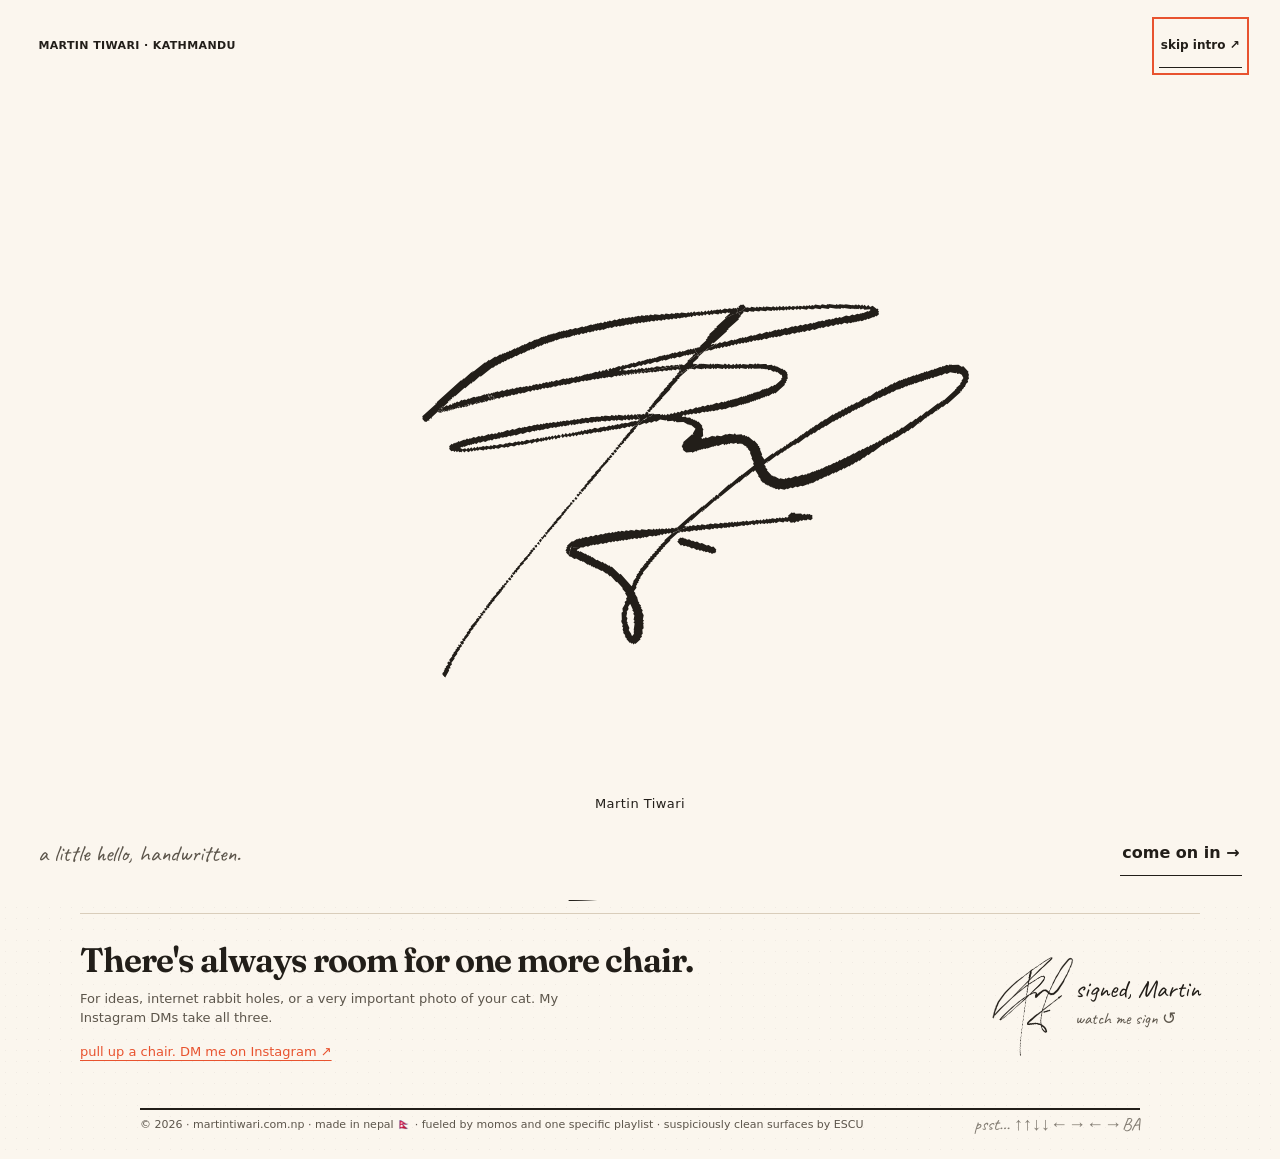
==== commit 8831edb4: "Make signature the central opening experience" ====
--- a/index.html
+++ b/index.html
@@ -21,7 +21,10 @@
   <link rel="stylesheet" href="intro.css?v=2" />
   <link rel="stylesheet" href="desk-cat.css?v=1" />
   <link rel="stylesheet" href="afterhours.css?v=1" />
-  <link rel="stylesheet" href="field-notes.css?v=1" />
+  <link rel="stylesheet" href="field-notes.css?v=2" />
+  <link rel="stylesheet" href="playground.css?v=1" />
+  <link rel="stylesheet" href="classified.css?v=2" />
+  <link rel="stylesheet" href="signature-entry.css?v=1" />
 </head>
 <body class="desk-mode">
 
@@ -34,10 +37,6 @@
     </div>
     <div class="intro-composition">
       <article class="intro-letter">
-      <div class="intro-letter-copy">
-        <h2>Namaste.<br>Make yourself at home.</h2>
-        <p>The good stuff is in the folders.<br>The cat is in charge.</p>
-      </div>
       <div class="intro-autograph" aria-label="Martin's signature">
         <svg xmlns="http://www.w3.org/2000/svg" viewBox="0 0 395 681" aria-hidden="true"><defs><mask id="signature-write-mask-0" maskUnits="userSpaceOnUse" x="0" y="0" width="395" height="681"><path class="intro-stroke" data-duration="350" d="M155 146 C157 223 177 347 191 426 C204 522 215 616 239 680" fill="none" stroke="white" stroke-width="24" stroke-linecap="round" stroke-linejoin="round"/></mask>
         <mask id="signature-write-mask-1" maskUnits="userSpaceOnUse" x="0" y="0" width="395" height="681"><path class="intro-stroke" data-duration="430" d="M5 497 C4 451 3 401 32 335 C80 246 155 140 257 34 C263 29 262 36 255 51 L10 482" fill="none" stroke="white" stroke-width="24" stroke-linecap="round" stroke-linejoin="round"/></mask>
@@ -45,13 +44,12 @@
         <mask id="signature-write-mask-3" maskUnits="userSpaceOnUse" x="0" y="0" width="395" height="681"><path class="intro-stroke" data-duration="330" d="M228 475 C220 480 227 462 240 445 L383 248" fill="none" stroke="white" stroke-width="24" stroke-linecap="round" stroke-linejoin="round"/></mask>
         <mask id="signature-write-mask-4" maskUnits="userSpaceOnUse" x="0" y="0" width="395" height="681"><path class="intro-stroke" data-duration="110" d="M307 375 L339 354" fill="none" stroke="white" stroke-width="24" stroke-linecap="round" stroke-linejoin="round"/></mask></defs><path class="intro-ink" data-ink="0" d="M153 141L157 141L157 149L156 149L156 151L157 151L157 152L160 152L160 153L161 153L161 156L162 156L162 173L163 173L163 174L162 174L162 175L163 175L163 196L162 196L162 199L163 199L163 197L165 196L165 200L164 200L164 205L163 205L163 210L162 210L162 214L161 214L162 216L161 216L161 218L153 217L153 215L154 215L154 213L155 213L155 211L156 211L156 210L155 210L155 200L154 200L154 197L153 197L153 193L152 193L152 184L151 184L151 183L152 183L152 181L151 181L151 164L152 164L153 158L154 158L154 154L155 154L155 151L154 151L154 150L151 150L151 148L152 148L152 147L151 147L151 143L152 143L153 141ZM165 194L166 194L166 196L165 196L165 194ZM162 218L163 218L163 220L164 220L164 229L166 229L166 228L169 226L169 228L168 228L168 232L167 232L167 236L166 236L166 238L165 238L164 246L166 246L166 252L167 252L166 255L167 255L168 266L169 266L168 268L169 268L170 282L171 282L170 284L171 284L171 292L172 292L172 293L171 293L171 294L172 294L172 297L171 297L171 298L172 298L172 302L173 302L172 304L169 304L170 301L168 300L169 297L168 297L168 294L167 294L168 292L167 292L166 282L165 282L166 280L165 280L165 274L164 274L164 268L163 268L164 266L163 266L163 259L162 259L162 256L163 256L163 255L162 255L162 250L163 250L163 247L164 247L164 246L156 243L156 240L159 238L159 232L158 232L158 229L159 229L160 219L162 219L162 218ZM176 302L177 302L177 306L176 306L176 310L175 310L175 313L174 313L175 321L173 321L173 318L171 318L171 317L167 317L167 316L165 316L165 315L166 315L166 314L169 312L169 310L171 309L171 308L170 308L170 305L173 305L173 306L174 306L174 304L175 304L176 302ZM173 322L175 322L175 325L176 325L175 327L176 327L176 331L177 331L177 338L178 338L177 340L178 340L178 345L179 345L179 346L178 346L178 348L179 348L179 353L178 353L178 354L180 354L180 356L179 356L179 357L180 357L180 360L177 360L178 356L176 356L176 355L177 355L176 351L177 351L177 350L176 350L176 347L175 347L175 342L174 342L175 340L174 340L174 334L173 334L173 325L174 325L173 322ZM178 361L181 361L181 364L178 364L178 361ZM179 365L181 365L182 367L181 367L181 368L178 368L179 365ZM179 369L182 369L182 372L181 372L181 373L183 373L182 376L183 376L184 389L185 389L185 394L186 394L185 396L186 396L186 401L187 401L186 403L187 403L187 408L188 408L188 409L187 409L188 412L187 412L187 413L188 413L188 416L189 416L189 418L188 418L188 419L189 419L189 422L186 422L186 415L185 415L185 410L184 410L184 403L183 403L183 396L182 396L182 389L181 389L182 387L181 387L181 382L180 382L181 379L180 379L180 375L179 375L179 374L180 374L179 369ZM187 423L190 423L190 424L189 424L190 429L187 429L187 427L188 427L188 425L186 425L187 423ZM188 431L191 431L191 433L189 434L188 431ZM189 435L191 435L191 438L188 437L189 435ZM189 439L192 439L191 442L192 442L192 446L193 446L192 449L193 449L193 452L194 452L193 454L194 454L194 459L195 459L195 466L196 466L196 472L197 472L196 475L197 475L197 480L198 480L197 483L198 483L198 485L195 485L196 482L195 482L194 472L193 472L194 470L193 470L193 465L192 465L192 456L191 456L191 451L190 451L191 448L190 448L190 441L189 441L189 439ZM196 486L199 486L199 488L198 488L199 492L196 492L196 491L197 491L196 486ZM197 493L199 493L200 496L197 496L197 493ZM198 497L201 498L201 499L198 500L198 497ZM199 501L201 502L201 504L198 504L199 501ZM199 505L202 506L201 509L202 509L202 512L203 512L202 514L203 514L203 519L204 519L204 526L205 526L205 533L206 533L206 538L207 538L207 540L206 540L206 541L207 541L207 544L204 544L205 541L204 541L204 537L203 537L204 535L203 535L203 530L202 530L202 523L201 523L201 516L200 516L201 514L200 514L200 511L199 511L199 509L200 509L200 508L199 508L199 505ZM205 545L208 545L208 548L206 548L205 545ZM206 549L209 549L209 551L206 552L206 549ZM207 553L209 553L209 557L210 557L209 560L211 560L210 563L211 563L211 566L212 566L211 568L212 568L213 579L214 579L214 584L215 584L214 586L215 586L215 589L216 589L216 591L215 591L215 592L216 592L216 595L213 595L214 592L212 591L213 589L212 589L212 586L211 586L212 584L211 584L211 581L210 581L211 579L210 579L210 573L209 573L209 568L208 568L209 565L208 565L208 562L207 562L207 561L208 561L207 557L208 557L208 556L206 555L207 553ZM214 596L217 596L217 599L216 599L216 600L218 600L217 603L219 604L218 607L219 607L220 613L221 613L220 615L221 615L221 619L222 619L222 624L223 624L223 626L224 626L223 628L224 628L225 635L226 635L225 638L227 638L227 641L226 641L226 642L228 642L228 646L229 646L230 652L231 652L232 658L233 658L234 664L236 665L236 668L238 669L237 671L239 672L242 681L237 681L237 680L236 680L236 677L235 677L235 675L234 675L234 672L233 672L233 668L231 668L231 665L232 665L232 664L230 664L229 658L228 658L228 655L227 655L227 651L226 651L226 648L225 648L226 645L224 645L224 644L225 644L225 641L223 641L224 637L222 637L223 634L222 634L221 628L220 628L220 624L219 624L219 620L218 620L217 610L216 610L216 607L217 607L217 606L215 606L215 605L216 605L216 602L214 602L214 601L215 601L214 596Z" fill="currentColor" fill-rule="evenodd" mask="url(#signature-write-mask-0)"/><path class="intro-ink" data-ink="1" d="M259 30L261 30L261 31L263 31L263 32L265 33L265 37L264 37L264 40L263 40L261 46L260 46L260 49L259 49L258 53L256 54L256 56L255 56L254 59L253 59L253 61L252 61L251 64L249 65L249 67L246 69L245 73L243 74L243 76L241 77L240 81L238 82L237 86L235 87L234 91L232 92L232 94L231 94L229 100L227 101L226 105L224 106L223 110L221 111L221 113L220 113L220 115L218 116L217 120L215 121L214 125L213 125L212 128L210 129L208 135L207 135L206 138L204 139L204 141L202 142L202 144L201 144L200 148L198 149L197 153L196 153L195 156L193 157L193 159L191 160L191 163L189 164L189 166L188 166L188 168L186 169L186 171L184 172L184 174L182 175L182 178L180 178L180 181L178 182L178 185L177 185L176 188L174 189L174 192L172 192L172 195L170 196L170 198L169 198L167 204L165 205L165 207L164 207L164 209L163 209L164 200L165 200L165 196L166 196L167 190L169 189L170 185L172 184L174 178L176 177L176 175L177 175L179 169L180 169L180 167L182 166L182 164L183 164L185 158L187 157L187 155L188 155L190 149L192 148L194 142L196 141L196 139L197 139L199 133L200 133L201 130L203 129L203 127L204 127L205 123L207 122L209 116L210 116L211 113L213 112L214 108L216 107L217 103L219 102L220 98L222 97L222 95L223 95L225 89L226 89L227 86L229 85L229 82L230 82L231 79L233 78L233 76L234 76L235 72L237 71L237 69L239 68L241 62L244 60L245 56L247 55L248 51L250 50L250 48L251 48L251 46L252 46L254 40L255 40L255 37L254 37L250 42L248 42L247 45L245 45L245 47L244 47L244 48L243 48L243 49L242 49L242 50L241 50L241 51L240 51L240 52L239 52L239 53L233 58L233 59L232 59L232 60L231 60L231 62L230 62L230 63L229 63L229 64L228 64L228 65L222 70L222 72L216 77L216 79L211 83L211 85L210 85L210 86L206 89L206 91L201 95L201 97L199 97L198 100L196 100L196 103L193 104L193 106L191 107L191 109L189 109L189 111L186 113L186 115L184 115L184 117L182 118L182 120L180 120L180 122L176 125L176 127L171 131L171 133L167 136L167 138L166 138L166 139L163 141L163 143L159 146L159 147L160 147L160 152L161 152L161 153L156 151L156 149L157 149L157 141L158 141L158 140L161 138L161 136L165 133L165 131L167 131L167 129L170 127L170 125L172 125L172 123L177 119L177 117L180 116L180 114L182 114L182 111L184 111L185 108L187 108L187 106L189 105L189 103L192 102L192 100L195 98L195 96L197 96L197 94L200 92L200 90L202 90L202 88L204 87L204 85L206 85L206 83L208 82L208 80L213 76L213 74L217 71L217 69L218 69L218 68L224 63L224 61L226 61L226 59L227 59L227 58L228 58L228 57L229 57L229 56L230 56L230 55L231 55L231 54L237 49L237 48L238 48L238 47L239 47L239 45L241 45L241 43L244 42L244 40L246 40L246 38L249 38L249 35L252 35L253 32L259 31L259 30ZM150 150L154 150L154 151L155 151L154 158L153 158L152 164L151 164L151 167L150 167L150 159L149 159L149 160L147 161L147 163L144 165L144 167L142 168L142 170L138 173L138 175L136 176L136 178L133 179L133 182L131 182L131 185L129 185L129 187L126 189L126 191L124 192L124 195L122 195L122 197L121 197L120 200L118 201L118 203L117 203L116 206L114 207L114 209L111 211L111 213L109 214L109 216L106 218L106 220L104 221L104 223L101 225L101 227L99 228L99 230L96 232L96 234L94 235L94 237L93 237L92 240L90 241L90 243L88 244L88 246L85 248L85 250L84 250L84 252L82 253L82 255L80 256L79 260L78 260L77 263L75 264L75 266L73 267L72 271L70 272L70 274L69 274L67 280L66 280L65 283L63 284L63 286L61 287L61 290L60 290L59 293L57 294L57 297L56 297L55 300L53 301L53 304L51 305L51 307L50 307L50 309L49 309L47 315L46 315L46 317L44 318L44 320L43 320L43 322L42 322L40 328L39 328L39 331L38 331L38 333L37 333L37 335L36 335L36 338L35 338L35 340L34 340L33 345L32 345L32 348L31 348L30 354L29 354L29 356L28 356L28 359L27 359L26 365L25 365L25 368L24 368L23 374L22 374L21 380L20 380L20 383L19 383L19 387L18 387L18 390L17 390L17 394L16 394L16 398L15 398L15 403L14 403L13 420L12 420L12 430L11 430L12 433L11 433L11 442L10 442L10 457L9 457L9 458L10 458L10 459L9 459L9 461L10 461L10 462L9 462L9 463L10 463L10 464L9 464L10 466L9 466L9 467L10 467L10 475L11 475L11 476L9 475L9 479L8 479L10 482L12 482L12 483L10 483L10 493L11 493L11 494L10 494L10 497L11 497L11 498L10 498L10 501L9 501L9 502L4 502L4 501L2 500L2 479L1 479L1 478L2 478L2 477L1 477L1 439L2 439L1 436L2 436L2 424L3 424L2 422L3 422L4 405L5 405L5 400L6 400L7 392L8 392L9 386L10 386L10 383L11 383L11 381L12 381L12 378L13 378L13 375L14 375L15 369L16 369L16 366L17 366L18 360L19 360L19 357L20 357L21 351L22 351L23 345L24 345L24 343L25 343L26 337L27 337L27 335L28 335L28 333L29 333L29 330L30 330L30 328L31 328L31 326L32 326L32 324L33 324L35 318L36 318L36 316L37 316L37 314L39 313L39 311L40 311L41 307L43 306L44 302L46 301L48 295L50 294L50 292L51 292L53 286L55 285L55 283L56 283L56 281L57 281L57 279L58 279L59 276L61 275L61 272L63 271L63 269L64 269L64 267L66 266L67 262L69 261L70 257L71 257L72 254L74 253L74 251L75 251L76 248L78 247L78 245L80 244L80 242L81 242L82 239L84 238L84 236L87 234L87 232L88 232L88 231L90 230L90 228L93 226L93 224L98 220L98 218L99 218L99 217L101 216L101 214L105 211L105 209L108 207L108 205L109 205L109 204L112 202L112 200L117 196L117 194L119 193L119 191L121 191L121 188L123 188L125 184L127 184L126 182L129 181L129 178L131 178L131 175L133 175L133 172L135 172L135 170L136 170L137 167L139 166L139 164L141 164L142 160L145 158L145 156L148 154L148 152L149 152L150 150ZM162 210L163 210L163 218L160 219L159 229L158 229L158 223L157 223L158 220L157 220L156 223L155 223L155 225L154 225L154 227L152 228L152 230L151 230L149 236L147 237L146 241L144 242L144 244L143 244L141 250L139 251L139 253L138 253L136 259L134 260L132 266L130 267L129 271L127 272L127 275L125 276L123 282L121 283L120 287L118 288L116 294L120 291L120 289L122 288L122 286L125 284L125 282L127 282L127 279L129 278L129 276L132 275L132 272L134 272L134 270L135 270L136 267L138 266L139 262L143 259L143 257L146 255L146 253L147 253L147 252L149 251L149 249L152 247L152 245L153 245L154 243L155 243L155 245L153 246L153 248L152 248L151 251L149 252L149 254L147 255L146 259L145 259L144 262L142 263L142 265L140 266L140 268L139 268L138 271L136 272L136 274L134 275L133 279L132 279L131 282L129 283L129 285L127 286L126 290L125 290L124 293L122 294L122 296L120 297L119 301L117 302L117 304L115 305L114 309L111 311L111 313L110 313L109 316L107 317L107 319L106 319L105 322L103 323L103 325L101 326L100 330L99 330L98 333L96 334L96 336L94 337L93 341L92 341L91 344L89 345L87 351L86 351L85 354L83 355L83 357L82 357L82 359L80 360L79 364L77 365L76 369L75 369L74 372L72 373L72 375L70 376L70 379L69 379L68 382L66 383L66 385L64 386L64 389L62 390L60 396L59 396L58 399L56 400L56 403L55 403L54 406L52 407L52 410L51 410L50 413L48 414L48 417L46 418L46 421L44 422L43 425L41 425L41 426L42 426L42 427L40 427L41 429L40 429L40 430L39 430L40 428L37 429L38 427L35 428L35 427L38 426L38 425L37 425L37 426L34 427L34 426L35 426L35 423L36 423L36 421L37 421L37 419L38 419L38 417L40 416L41 412L43 411L44 407L46 406L46 404L47 404L47 402L49 401L50 397L51 397L52 394L54 393L54 391L55 391L56 388L58 387L58 385L60 384L60 381L61 381L62 378L64 377L64 375L66 374L66 371L67 371L68 368L70 367L70 365L71 365L71 363L73 362L74 358L76 357L78 351L80 350L80 348L82 347L82 345L83 345L83 343L85 342L86 338L88 337L88 335L89 335L91 329L92 329L92 327L94 326L94 324L95 324L97 318L99 317L99 314L101 314L101 311L103 310L103 307L106 307L106 306L105 306L105 303L107 303L107 300L108 300L110 294L112 293L112 290L114 289L114 287L115 287L117 281L118 281L118 279L120 278L121 273L123 272L123 270L124 270L126 264L127 264L127 262L129 261L129 259L130 259L130 257L131 257L133 251L134 251L134 249L135 249L135 247L137 246L137 244L138 244L140 238L141 238L141 236L143 235L144 231L146 230L146 228L147 228L149 222L150 222L150 220L152 219L152 217L161 218L161 216L162 216L162 215L161 215L161 214L162 214L162 210ZM155 241L156 241L156 243L155 243L155 241ZM115 295L114 295L114 297L115 297L115 295ZM40 424L39 424L39 425L41 425L41 424L40 424ZM36 435L38 435L38 436L36 436L36 435ZM33 440L35 440L35 441L33 441L34 443L33 443L33 445L32 445L32 443L33 443L32 441L33 441L33 440ZM30 448L31 448L31 449L28 450L28 449L30 449L30 448ZM28 451L29 451L29 452L28 452L28 455L27 455L26 458L24 459L25 456L26 456L26 454L27 454L26 452L28 452L28 451ZM23 460L24 460L24 461L23 461L23 463L21 464L21 463L22 463L21 461L23 461L23 460ZM19 464L21 465L20 467L19 467L19 466L20 466L19 464ZM18 468L20 468L20 469L18 469L18 468ZM17 470L19 470L19 471L17 471L17 470ZM16 472L18 472L18 473L16 473L16 472ZM14 473L17 474L17 475L14 476L14 475L15 475L14 473ZM12 476L15 477L15 478L13 478L13 479L14 479L13 482L11 481L11 480L13 480L13 479L10 480L11 478L13 478L12 476Z" fill="currentColor" fill-rule="evenodd" mask="url(#signature-write-mask-1)"/><path class="intro-ink" data-ink="2" d="M374 1L383 1L383 2L386 3L386 4L389 6L389 8L391 9L391 13L392 13L392 15L393 15L392 17L393 17L393 21L394 21L394 22L393 22L393 23L394 23L394 44L393 44L393 50L392 50L392 56L391 56L391 57L392 57L392 58L391 58L391 65L390 65L390 70L389 70L390 73L389 73L389 81L388 81L388 82L389 82L389 83L388 83L388 92L387 92L387 98L386 98L386 103L385 103L384 113L383 113L383 118L382 118L382 122L381 122L381 126L380 126L380 130L379 130L378 144L377 144L377 150L376 150L376 156L375 156L375 162L374 162L374 166L373 166L373 171L372 171L372 175L371 175L370 181L369 181L369 185L368 185L367 191L366 191L366 194L365 194L364 200L363 200L363 203L362 203L361 209L360 209L360 213L359 213L358 219L357 219L357 221L356 221L356 224L355 224L353 230L351 231L350 235L348 236L347 240L345 241L344 245L343 245L342 248L338 251L338 253L336 253L335 255L333 255L333 256L331 256L331 257L329 257L329 258L326 258L326 259L324 259L324 260L320 260L320 261L315 261L315 260L310 260L310 259L303 258L303 261L302 261L302 269L301 269L301 270L302 270L302 271L301 271L301 281L300 281L301 283L300 283L299 308L298 308L298 309L299 309L299 312L298 312L299 315L298 315L298 330L297 330L297 331L298 331L298 333L297 333L297 334L298 334L298 335L297 335L297 351L296 351L296 352L297 352L297 353L296 353L296 354L297 354L297 355L296 355L296 361L299 359L296 369L298 370L298 371L297 371L297 384L298 384L298 393L299 393L298 396L299 396L299 400L300 400L299 403L300 403L300 408L301 408L300 411L301 411L301 415L302 415L301 418L302 418L302 422L303 422L304 432L305 432L306 438L307 438L307 441L308 441L308 443L309 443L309 446L310 446L310 448L312 449L313 454L316 454L316 455L322 456L322 457L324 457L324 458L327 458L327 459L331 459L331 460L333 460L333 461L336 461L337 463L341 464L344 468L346 468L346 470L348 470L348 471L352 474L352 476L356 479L356 481L358 482L358 485L359 485L359 493L358 493L358 495L356 495L356 496L354 496L354 497L348 497L348 496L346 497L346 496L344 496L344 495L340 495L340 494L337 493L336 491L334 491L333 489L329 488L329 487L328 487L328 486L322 481L322 479L319 477L317 471L315 470L315 467L313 466L313 464L308 463L308 462L302 462L302 461L292 461L292 462L282 462L282 463L277 463L277 464L271 465L271 466L265 468L265 469L262 469L262 470L260 470L260 471L257 471L257 472L255 472L255 473L249 474L249 475L247 475L247 476L241 478L240 480L235 481L235 482L232 482L232 480L230 479L230 477L229 477L228 474L227 474L227 473L228 473L228 472L229 472L234 466L235 466L234 471L236 471L236 470L238 470L238 469L244 467L244 466L247 466L247 465L249 465L249 464L252 464L252 463L258 462L258 461L264 459L264 458L267 458L267 457L272 456L272 455L275 455L275 454L288 453L288 452L307 452L306 449L305 449L305 447L304 447L303 441L302 441L302 439L301 439L301 435L300 435L300 432L299 432L299 427L298 427L299 425L298 425L298 421L297 421L298 418L297 418L297 414L296 414L297 411L296 411L296 406L295 406L296 403L295 403L295 399L294 399L295 396L294 396L294 389L293 389L293 376L294 376L294 373L295 373L295 370L296 370L296 369L292 369L292 345L293 345L292 343L293 343L293 331L294 331L293 329L294 329L294 317L295 317L295 316L294 316L294 314L295 314L294 310L296 309L296 308L295 308L295 291L296 291L295 289L296 289L296 275L297 275L296 273L297 273L298 255L296 255L295 253L290 252L290 251L284 249L284 248L279 248L279 247L276 248L276 247L275 247L275 248L270 249L270 250L269 250L267 253L265 253L264 256L261 258L261 260L260 260L259 263L258 263L258 265L256 265L254 271L252 272L252 274L251 274L251 276L250 276L248 282L247 282L247 284L245 285L245 287L244 287L244 289L243 289L243 291L242 291L242 294L241 294L240 298L239 298L235 303L230 304L230 303L226 302L226 300L225 300L225 298L224 298L224 284L225 284L225 283L224 283L222 277L215 278L215 279L213 279L213 280L207 282L202 288L200 288L200 290L198 290L194 295L192 295L192 296L187 300L186 305L184 306L183 310L181 311L180 315L178 316L176 322L173 322L174 325L173 325L172 329L170 330L170 332L168 333L167 337L165 338L164 342L163 342L162 345L160 346L160 348L158 349L158 351L157 351L157 353L155 354L155 356L153 357L152 361L151 361L151 362L149 363L149 365L147 366L146 370L144 371L144 373L141 375L141 378L139 378L139 380L137 381L137 384L135 384L135 387L133 387L133 390L130 391L131 393L128 394L128 397L125 397L126 400L124 401L124 404L121 404L122 407L120 407L120 410L118 410L118 413L116 414L116 416L115 416L115 418L113 419L112 423L110 423L109 428L107 428L105 434L104 434L103 437L101 438L101 440L99 441L98 445L95 447L94 451L92 452L92 454L89 456L88 460L85 462L85 464L83 465L83 467L80 469L80 471L78 472L78 474L74 477L74 479L72 480L72 482L70 482L70 485L68 485L68 488L65 489L65 492L62 492L63 494L62 494L61 496L59 496L59 498L57 498L57 500L55 500L54 502L50 502L50 501L48 500L48 496L49 496L49 493L50 493L50 491L51 491L51 488L52 488L54 482L55 482L55 479L57 478L57 476L58 476L59 472L61 471L62 467L64 466L64 464L66 463L68 457L69 457L70 454L72 453L72 451L74 450L74 447L76 446L76 444L77 444L79 438L81 437L82 433L84 432L86 426L88 425L88 423L89 423L89 421L91 420L92 416L94 415L95 411L96 411L97 408L99 407L99 405L101 404L101 402L102 402L103 399L105 398L105 396L107 395L107 393L110 391L110 389L112 388L112 386L113 386L114 383L116 382L116 380L119 378L119 376L120 376L121 373L123 372L123 370L125 369L126 365L128 364L128 362L131 360L132 356L133 356L133 355L135 354L135 352L139 349L139 347L141 346L141 344L146 340L146 338L149 336L149 334L151 334L151 332L156 328L156 326L158 326L158 323L160 323L161 320L163 320L163 317L165 317L165 316L167 316L167 317L171 317L171 318L173 318L173 321L175 321L174 314L175 314L176 306L177 306L177 301L178 301L182 296L184 296L184 294L186 294L186 292L188 292L188 289L190 289L190 286L192 285L192 282L194 282L194 279L196 278L196 275L198 274L198 271L200 270L201 266L203 265L204 260L206 259L206 257L207 257L208 253L210 252L211 248L213 247L213 245L214 245L216 239L218 238L219 234L221 233L221 231L222 231L223 227L224 227L224 225L225 225L225 223L226 223L226 221L227 221L227 219L228 219L230 213L231 213L231 211L232 211L232 209L233 209L233 206L234 206L234 204L235 204L235 202L236 202L236 199L237 199L237 197L238 197L238 195L239 195L240 189L241 189L241 187L242 187L242 185L243 185L244 179L245 179L245 176L246 176L246 166L245 166L245 164L242 162L242 163L236 164L236 165L234 165L233 167L229 168L228 170L226 170L226 171L225 171L225 172L224 172L224 173L223 173L223 174L222 174L222 175L221 175L216 181L215 181L215 182L214 182L214 184L212 184L212 186L210 186L210 188L205 192L205 194L203 194L202 197L200 197L200 199L197 201L197 203L195 203L194 206L192 206L192 208L187 212L187 214L185 214L185 216L183 216L183 218L179 221L179 223L177 223L177 225L176 225L176 226L171 230L171 232L167 235L167 232L168 232L168 228L169 228L170 223L171 223L171 222L172 222L172 221L178 216L178 214L180 214L180 212L182 212L182 210L183 210L183 209L189 204L189 202L192 201L192 199L195 198L196 195L198 195L198 192L200 192L201 189L203 189L203 187L208 183L208 181L212 178L212 176L214 176L214 174L215 174L215 173L216 173L221 167L223 167L226 163L228 163L229 161L231 161L231 160L237 158L237 157L240 157L240 156L245 156L245 157L247 157L247 158L250 160L250 162L251 162L251 164L252 164L252 167L253 167L253 182L252 182L252 184L251 184L250 190L249 190L249 192L248 192L248 195L247 195L247 197L246 197L246 200L245 200L245 202L244 202L244 205L243 205L243 207L242 207L242 209L241 209L241 212L240 212L240 214L239 214L239 216L238 216L238 218L237 218L237 220L236 220L234 226L233 226L233 228L232 228L232 230L230 231L228 237L227 237L226 240L224 241L223 245L222 245L221 248L219 249L219 251L218 251L217 254L215 255L215 257L213 258L212 262L210 263L210 265L207 267L207 269L205 270L205 272L203 273L203 276L201 276L201 279L202 279L204 276L206 276L208 273L211 273L211 272L213 272L213 271L215 271L215 270L218 270L218 269L225 269L225 270L229 271L229 272L234 276L234 279L236 279L236 277L237 277L237 275L239 274L241 268L242 268L242 267L244 266L244 264L248 261L250 255L251 255L252 252L256 249L256 247L258 247L262 242L264 242L265 240L267 240L267 239L269 239L269 238L277 237L277 236L284 236L284 237L286 236L286 237L289 237L289 238L295 240L295 241L301 242L302 230L303 230L303 225L304 225L303 223L304 223L304 219L305 219L305 214L306 214L305 211L306 211L306 206L307 206L306 204L307 204L307 199L308 199L308 192L309 192L308 190L309 190L309 184L310 184L310 178L311 178L310 176L311 176L311 171L312 171L312 164L313 164L313 159L314 159L315 149L316 149L316 145L317 145L317 141L318 141L318 137L319 137L319 133L320 133L320 129L321 129L321 125L322 125L323 119L324 119L325 110L326 110L326 108L327 108L327 104L328 104L329 94L330 94L330 91L331 91L331 87L332 87L332 83L333 83L334 76L335 76L335 72L336 72L337 66L338 66L338 64L339 64L339 61L340 61L340 59L341 59L341 56L342 56L344 50L345 50L345 47L346 47L348 41L349 41L349 38L350 38L350 36L351 36L353 30L354 30L354 27L355 27L357 21L358 21L358 18L359 18L360 14L362 13L362 11L363 11L363 10L364 10L369 4L373 3L374 1ZM380 9L377 10L376 12L374 12L374 13L369 17L368 21L366 22L365 27L364 27L362 33L361 33L361 36L359 37L359 40L358 40L358 42L357 42L357 44L356 44L356 47L355 47L355 49L354 49L352 55L351 55L351 58L350 58L350 60L349 60L349 62L348 62L348 65L347 65L346 70L345 70L345 73L344 73L344 75L343 75L342 81L341 81L341 85L340 85L339 91L338 91L337 97L336 97L336 101L335 101L335 104L334 104L333 111L332 111L331 119L330 119L330 122L329 122L329 126L328 126L328 129L327 129L327 134L326 134L326 138L325 138L325 142L324 142L324 146L323 146L323 150L322 150L322 154L321 154L320 164L319 164L319 168L318 168L318 173L317 173L317 179L316 179L316 183L315 183L315 189L314 189L313 201L312 201L312 205L311 205L310 214L309 214L310 217L309 217L309 222L308 222L308 228L307 228L306 240L305 240L305 241L306 241L306 242L305 242L305 246L308 246L308 247L312 247L312 248L321 248L321 247L323 247L323 246L329 244L329 243L333 240L333 238L334 238L335 235L337 234L339 228L341 227L343 221L344 221L345 218L346 218L346 215L347 215L348 210L349 210L349 208L350 208L350 205L351 205L351 203L352 203L352 200L353 200L354 194L355 194L355 191L356 191L357 185L358 185L358 182L359 182L359 178L360 178L361 172L362 172L362 168L363 168L364 161L365 161L366 154L367 154L367 150L368 150L369 144L370 144L370 140L371 140L371 137L372 137L372 133L373 133L373 129L374 129L374 123L375 123L375 119L376 119L376 115L377 115L377 110L378 110L378 106L379 106L379 100L380 100L381 88L382 88L382 82L383 82L383 75L384 75L384 67L385 67L386 51L387 51L387 46L388 46L388 45L387 45L387 44L388 44L388 26L387 26L388 24L387 24L387 17L386 17L386 14L385 14L384 10L380 9ZM165 239L166 239L166 246L164 246L164 247L163 247L163 250L161 251L161 247L160 247L160 245L163 245L163 246L164 246L165 239ZM155 243L160 244L160 245L157 247L157 249L154 251L154 253L153 253L153 254L151 255L151 257L148 259L148 261L145 263L145 265L144 265L143 268L141 269L141 271L139 271L139 273L138 273L137 276L135 277L135 279L132 280L132 283L130 283L130 286L128 286L128 288L127 288L127 290L126 290L127 286L128 286L129 283L131 282L131 280L133 279L134 275L135 275L136 272L138 271L138 269L140 268L140 266L141 266L142 263L144 262L144 260L146 259L147 255L148 255L149 252L151 251L151 249L152 249L153 246L155 245L155 243ZM124 291L125 291L125 293L124 293L124 291ZM122 294L123 294L123 296L122 296L122 294ZM120 297L121 297L121 299L120 299L120 297ZM171 318L169 319L169 321L166 322L166 324L164 325L164 327L161 328L161 330L159 331L159 333L155 336L155 338L153 338L153 340L150 342L150 344L147 346L147 348L143 351L143 353L142 353L142 354L140 355L140 357L138 358L138 360L137 360L137 361L135 362L135 364L132 366L132 368L131 368L130 371L128 372L128 374L127 374L126 377L124 378L124 380L122 380L122 383L121 383L120 386L118 387L118 389L116 390L116 392L115 392L114 395L112 396L112 398L110 399L109 403L107 404L106 408L105 408L104 411L102 412L102 414L101 414L101 416L99 417L98 421L96 422L94 428L92 429L90 435L88 436L88 438L87 438L87 440L85 441L84 445L83 445L82 448L80 449L80 452L79 452L78 455L76 456L76 459L74 460L74 462L73 462L72 466L70 467L69 471L67 472L67 475L65 476L65 478L64 478L64 480L63 480L63 482L62 482L60 488L59 488L59 490L58 490L58 492L61 491L62 488L64 488L64 485L66 485L66 482L68 482L68 479L70 479L70 476L72 476L72 474L73 474L74 471L76 470L76 468L79 466L79 464L81 463L81 461L84 459L85 455L88 453L89 449L90 449L91 446L94 444L95 440L96 440L97 437L99 436L99 434L101 433L102 429L105 427L105 425L106 425L106 423L108 422L109 418L111 418L111 415L113 415L112 413L114 413L114 410L116 410L116 407L118 407L118 404L120 404L120 401L122 401L122 398L125 397L124 394L126 394L126 393L127 393L126 391L129 390L129 387L131 387L131 384L133 383L133 381L134 381L135 378L136 378L136 375L138 375L138 372L140 371L140 369L141 369L141 367L143 366L144 362L147 360L148 356L149 356L150 353L152 352L153 348L155 347L155 345L157 344L157 342L158 342L158 340L160 339L161 335L162 335L163 332L165 331L167 325L168 325L169 322L171 321L171 318ZM39 424L41 424L41 425L43 425L43 426L41 426L41 425L39 425L39 424ZM34 425L37 426L38 428L40 428L41 430L39 431L39 434L36 435L36 436L37 436L36 439L33 440L34 442L32 443L31 448L28 449L29 451L26 452L27 454L26 454L26 456L25 456L25 458L24 458L25 460L21 461L21 462L22 462L22 463L21 463L22 465L20 465L20 466L21 466L20 468L18 468L19 470L17 470L18 472L16 472L17 474L15 474L16 476L13 477L14 479L11 480L12 482L10 482L10 481L8 480L8 479L9 479L9 475L11 476L10 474L11 474L11 471L13 470L13 467L15 466L14 464L15 464L15 462L16 462L16 459L18 458L18 454L19 454L20 451L22 450L22 447L23 447L25 441L27 440L27 438L28 438L28 436L29 436L31 430L32 430L32 428L33 428L33 426L34 426L35 428L38 429L38 428L35 427L34 425ZM39 426L42 427L42 428L40 428L39 426ZM322 467L321 467L322 471L324 472L325 476L326 476L329 480L331 480L333 483L335 483L335 484L341 486L342 488L348 489L348 490L350 489L349 486L348 486L348 485L347 485L347 484L346 484L341 478L339 478L339 476L337 476L334 472L332 472L331 470L328 470L328 469L322 467ZM11 477L10 477L10 478L13 479L13 478L11 478L11 477Z" fill="currentColor" fill-rule="evenodd" mask="url(#signature-write-mask-2)"/><path class="intro-ink" data-ink="3" d="M384 244L386 244L386 245L388 246L388 249L385 251L385 253L384 253L384 254L382 255L382 257L380 258L380 261L378 262L378 265L377 265L375 268L372 268L372 270L369 272L369 274L365 277L364 281L362 281L362 283L361 283L360 286L358 287L358 289L356 289L356 291L353 293L353 295L351 295L351 298L349 298L349 301L346 302L346 304L345 304L344 307L342 308L342 310L339 312L339 314L338 314L337 317L335 318L335 320L332 322L332 324L330 325L330 327L329 327L329 328L327 329L327 331L324 333L324 335L321 337L321 339L319 340L319 342L315 345L315 347L313 348L313 350L312 350L312 351L310 352L310 354L307 356L307 358L306 358L305 361L302 363L302 365L300 366L300 368L298 368L298 370L297 370L297 369L295 370L295 373L294 373L293 378L291 378L291 380L289 381L289 383L287 384L287 387L285 387L285 390L284 390L283 393L281 394L281 396L278 398L277 402L275 403L275 405L274 405L273 408L271 409L271 411L268 413L268 415L266 416L266 418L265 418L264 421L262 422L262 424L260 425L260 427L259 427L258 430L256 431L256 433L254 434L254 436L252 437L251 441L250 441L249 444L247 445L246 449L244 450L244 452L242 453L242 455L241 455L240 459L238 460L237 464L236 464L236 465L235 465L235 466L234 466L234 467L233 467L228 473L227 473L228 476L230 477L230 479L232 480L232 482L228 482L228 481L226 481L225 478L224 478L224 476L223 476L223 468L224 468L225 462L226 462L226 460L228 459L228 456L229 456L230 453L232 452L233 448L235 447L236 443L238 442L239 438L241 437L242 433L243 433L244 430L246 429L246 427L248 426L248 424L249 424L250 421L252 420L252 418L255 416L255 414L258 412L258 410L259 410L259 409L262 407L262 405L266 402L266 400L271 396L271 394L275 391L275 389L277 389L277 387L279 386L279 384L281 384L281 382L284 380L284 378L286 378L286 376L288 375L288 373L291 371L291 369L296 369L297 364L298 364L298 361L299 361L299 358L300 358L300 356L302 355L302 353L305 351L305 349L308 347L308 345L312 342L312 340L313 340L314 337L317 335L317 333L321 330L321 328L324 326L324 324L325 324L325 323L327 322L327 320L329 319L329 317L331 317L331 315L333 314L333 312L335 312L335 310L336 310L337 307L339 306L339 304L342 303L342 301L343 301L344 298L346 297L346 295L349 293L349 291L351 291L351 288L353 288L353 285L355 285L355 283L356 283L357 280L360 278L360 276L362 275L362 273L364 273L364 271L366 270L366 268L368 267L368 265L367 265L367 259L368 259L369 257L371 257L375 252L377 252L378 249L380 249L380 247L381 247L382 245L384 245L384 244Z" fill="currentColor" fill-rule="evenodd" mask="url(#signature-write-mask-3)"/><path class="intro-ink" data-ink="4" d="M336 352L341 352L341 353L342 353L343 356L342 356L341 359L339 359L339 360L336 361L335 363L333 363L333 364L330 365L329 367L327 367L326 369L322 370L321 372L317 373L317 374L314 375L313 377L311 377L310 379L304 379L304 377L303 377L303 373L304 373L305 371L307 371L307 370L310 369L311 367L315 366L315 365L318 364L319 362L323 361L324 359L330 357L331 355L335 354L336 352Z" fill="currentColor" fill-rule="evenodd" mask="url(#signature-write-mask-4)"/></svg>
       </div>
-      <p class="intro-signoff">signed, Martin</p>
-      <p class="intro-postscript hand">P.S. HARU has already judged you.</p>
+      <p class="intro-signoff">Martin Tiwari</p>
       </article>
     </div>
     <div class="intro-bottom">
-      <p class="hand">a small note before you wander.</p>
-      <button class="intro-enter" type="button">open my desk →</button>
+      <p class="hand">a little hello, handwritten.</p>
+      <button class="intro-enter" type="button">come on in →</button>
     </div>
   </section>
 
@@ -355,7 +353,8 @@
   <!-- ================= SOCIALS ================= -->
   <section class="sec sec-wide" id="internet">
     <p class="label">find me on the internet</p>
-    <h2 class="h2">I basically live here ↓</h2>
+    <h2 class="h2">I basically <span class="social-title-mark">live here.</span></h2>
+    <p class="hand social-intro">Pick a corner. I'll bring the questionable conversation.</p>
     <div class="social-grid">
       <a class="social s-ig" href="https://www.instagram.com/martin_tiwari/" target="_blank" rel="noopener">
         <span class="s-name">instagram</span><span class="s-handle">@martin_tiwari</span>
@@ -375,47 +374,42 @@
         <span class="s-arrow">→</span>
       </a>
     </div>
+    <p class="hand social-signoff">no permission slip needed. just say hi.</p>
   </section>
 
   <!-- ================= CLASSIFIED + ID ================= -->
-  <section class="sec sec-wide">
+  <section class="sec sec-wide" id="classified-file">
     <p class="label">the classified file</p>
     <h2 class="h2">need to know basis.</h2>
-    <div class="classified-grid">
-      <div class="dossier-wrap">
-        <span class="stamp" aria-hidden="true">CLASSIFIED</span>
-        <span class="paperclip" aria-hidden="true"></span>
-        <div class="dossier">
-          <div class="row"><span class="k">full name</span><span class="v">Martin Tiwari. that one's free.</span></div>
-          <div class="row"><span class="k">annual event</span><span class="v">ships every december. the whole world puts up lights for the launch. you do the math.</span></div>
-          <div class="row"><span class="k">phone number</span><button class="v redacted" data-key="phone">██████████ <span class="tap-hint">(tap)</span></button></div>
-          <div class="row"><span class="k">home address</span><button class="v redacted" data-key="addr">████████████ <span class="tap-hint">(tap)</span></button></div>
-          <div class="row"><span class="k">boss</span><span class="v">HARU. complaints go through her. she ignores them.</span></div>
-          <div class="row"><span class="k">family business</span><span class="v"><b>Everest Super Chemical Udhyog.</b> serious chemicals, proper website, deeply unserious owner's son. subtle advertisement complete.</span></div>
-          <div class="row"><span class="k">location</span><span class="v">earth, probably. good momos within walking distance.</span></div>
-        </div>
-      </div>
-
-      <div class="badge-scene" aria-label="Martin's ID card, hanging like a lanyard badge">
-        <div class="badge-swing" id="badge">
-          <div class="strap"></div>
-          <div class="badge-card">
-            <div class="badge-clip"></div>
-            <div class="badge-head">TIWARI CORP.<span>visitor? no. resident.</span></div>
-            <img class="badge-photo" src="assets/martin-rain.webp" alt="" width="640" height="640" />
-            <div class="badge-name">MARTIN TIWARI</div>
-            <div class="badge-role">director of ctrl+z</div>
-            <div class="badge-meta">
-              <span>ACCESS LEVEL: largely unsupervised</span>
-              <span>ISSUED: at birth · renews late dec</span>
-            </div>
-            <img class="badge-sig" src="assets/signature.png?v=2" alt="Martin's signature" width="120" height="113" />
-            <div class="badge-bar" aria-hidden="true"></div>
-          </div>
-        </div>
-        <p class="hand badge-hint">real id. definitely legal. tug it.</p>
-      </div>
-    </div>
+    <p class="hand clearance-intro">A little context. A few boundaries. Zero OTPs.</p>
+    <article class="personal-disclosure">
+      <div class="disclosure-portrait profile-column">
+        <figure class="profile-print" id="badge">
+          <img class="profile-picture" src="assets/martin-rain.webp" alt="Martin in the rain, throwing a peace sign" width="640" height="640" loading="lazy" decoding="async" />
+          <figcaption class="hand">the person responsible. allegedly.</figcaption>
+          <img class="profile-signature" src="assets/signature.png" alt="Martin's signature" width="395" height="681" loading="lazy" decoding="async" />
+        </figure>
+        <button class="badge-reset" type="button">straighten the photo</button>
+      </div>
+      <div class="disclosure-copy">
+        <h3>Martin Tiwari.<br>Mostly unsupervised.</h3>
+        <p class="public-intro">I build websites, make office software, and answer to a cat.</p>
+        <div class="public-facts">
+          <p><b>Kathmandu</b><span>close to good momos.</span></p>
+          <p><b>December</b><span>the lights are obviously for me.</span></p>
+          <p><b>HARU</b><span>head of absolutely everything.</span></p>
+        </div>
+        <div class="privacy-corner">
+          <p class="hand">and this is where the oversharing stops.</p>
+          <div class="privacy-switches">
+            <button class="private-probe" type="button" data-key="phone" aria-controls="clearance-reply"><span>phone number</span><span class="probe-ink" aria-hidden="true">██████</span></button>
+            <button class="private-probe" type="button" data-key="addr" aria-controls="clearance-reply"><span>home address</span><span class="probe-ink" aria-hidden="true">██████</span></button>
+          </div>
+          <p class="hand" id="clearance-reply" role="status">nice try is a perfectly valid answer.</p>
+          <a class="clearance-contact" href="https://ig.me/m/martin_tiwari" target="_blank" rel="noopener">Instagram is the front door ↗</a>
+        </div>
+      </div>
+    </article>
   </section>
 
   <!-- ================= PROJECTS + RAPID FIRE ================= -->
@@ -960,9 +954,10 @@
   </div>
 
   <div id="toast-root"></div>
-  <script src="src/intro.js?v=5"></script>
+  <script src="src/intro.js?v=6"></script>
   <script src="src/desk.js?v=6"></script>
   <script src="src/desk-extras.js?v=1"></script>
+  <script src="src/clearance.js?v=2"></script>
   <script src="src/desk-cat.js?v=2"></script>
   <script src="src/desk-personality.js?v=2"></script>
   <script src="https://cdn.jsdelivr.net/npm/animejs@3.2.2/lib/anime.min.js" async></script>
--- a/field-notes.css
+++ b/field-notes.css
@@ -246,33 +246,6 @@
 .desk-view-body [data-view="about"] .dossier { border-radius: 0; box-shadow: 3px 8px 17px rgba(34,30,25,.10); }
 .desk-view-body [data-view="about"] .wall { padding-top: 20px; }
 .desk-view-body [data-view="about"] .outro { border-top: 1px solid #D9CDBB; }
-
-/* An address book is a list of places, not a deck of social tiles. */
-.desk-view-body [data-view="internet"] .social-grid { display: block; border-top: 1px solid var(--ink); }
-.desk-view-body [data-view="internet"] .social {
-  display: grid;
-  grid-template-columns: minmax(105px,.65fr) minmax(145px,1fr) minmax(120px,1.4fr) 30px;
-  align-items: center;
-  gap: 16px;
-  min-height: 112px;
-  margin: 0;
-  padding: 23px 8px;
-  border: 0;
-  border-bottom: 1px solid #BCAF9B;
-  border-radius: 0;
-  background: transparent;
-  color: var(--ink);
-  box-shadow: none;
-  rotate: 0deg;
-  transform: none;
-}
-.desk-view-body [data-view="internet"] .social:hover { color: var(--red); background: rgba(229,184,112,.13); }
-.desk-view-body [data-view="internet"] .s-name { font-family: var(--serif); font-size: 29px; letter-spacing: -.025em; }
-.desk-view-body [data-view="internet"] .s-handle { font-size: 13px; overflow-wrap: anywhere; word-break: normal; }
-.desk-view-body [data-view="internet"] .s-note { margin: 0; padding: 0; color: var(--ink-soft); font-family: var(--hand); font-size: 22px; line-height: 1.1; }
-.desk-view-body [data-view="internet"] .s-arrow { position: static; justify-self: end; font-size: 25px; }
-.desk-view-body [data-view="internet"] .s-wide { grid-template-columns: minmax(105px,.65fr) minmax(0,2.4fr) 30px; }
-.desk-view-body [data-view="internet"] .s-mid { min-width: 0; display: grid; grid-template-columns: minmax(145px,1fr) minmax(120px,1.4fr); align-items: center; gap: 16px; }
 
 @media (max-width: 700px) {
   .desk-view-body { padding: 8px 3px 22px; }
@@ -309,17 +282,6 @@
   .desk-view-body .board-title { font-size: 22px; }
   .desk-view-body .board-head { padding: 11px; }
   .desk-view-body .book-cover { min-height: 290px; }
-  .desk-view-body [data-view="internet"] .social {
-    grid-template-columns: minmax(0,1fr) 25px;
-    gap: 7px 12px;
-    min-height: 0;
-    padding: 21px 3px;
-  }
-  .desk-view-body [data-view="internet"] .s-name { grid-column: 1; font-size: 30px; }
-  .desk-view-body [data-view="internet"] .s-handle { grid-column: 1; font-size: 13px; }
-  .desk-view-body [data-view="internet"] .s-note { grid-column: 1; font-size: 22px; margin-top: 3px; }
-  .desk-view-body [data-view="internet"] .s-arrow { grid-column: 2; grid-row: 1 / 3; align-self: start; }
-  .desk-view-body [data-view="internet"] .s-mid { grid-column: 1; display: grid; grid-template-columns: minmax(0,1fr); gap: 7px; }
 }
 @media (prefers-reduced-motion: reduce) {
   .desk-view-body .book-cover:hover { transform: none; }
--- a/playground.css
+++ b/playground.css
@@ -0,0 +1,279 @@
+/* The internet corner: a small collection of things passed across a desk. */
+#internet {
+  color:var(--ink);
+  isolation:isolate;
+}
+#internet > .label { margin-bottom:10px; }
+#internet .h2 {
+  width:fit-content;
+  margin-bottom:9px;
+  letter-spacing:-.04em;
+}
+#internet .social-title-mark {
+  position:relative;
+  z-index:0;
+  white-space:nowrap;
+}
+#internet .social-title-mark::after {
+  content:"";
+  position:absolute;
+  z-index:-1;
+  left:-3px;
+  right:-5px;
+  bottom:2px;
+  height:.24em;
+  background:#F2C64E;
+  rotate:-2deg;
+}
+#internet .social-intro {
+  margin:0 0 31px;
+  font-family:var(--hand);
+  font-size:clamp(22px,2.5vw,27px);
+  line-height:1.25;
+  color:#635746;
+}
+#internet .social-grid {
+  display:grid;
+  grid-template-columns:1.06fr 1fr .96fr;
+  align-items:start;
+  gap:25px 24px;
+  padding:9px 8px 0;
+}
+#internet .social {
+  position:relative;
+  display:flex;
+  flex-direction:column;
+  gap:6px;
+  min-width:0;
+  min-height:205px;
+  padding:27px 22px 20px;
+  overflow:visible;
+  border:1px solid #7D6D5B;
+  border-radius:1px;
+  color:#2B2620;
+  box-shadow:3px 5px 0 #D7CEBE;
+  transform:none;
+  will-change:auto;
+  transition:transform .18s ease,box-shadow .18s ease;
+}
+#internet .social:hover {
+  transform:translateY(-4px);
+  box-shadow:4px 9px 0 #D7CEBE;
+}
+#internet .social:active { transform:translateY(1px); }
+#internet .social:focus-visible {
+  outline:3px solid #175984;
+  outline-offset:6px;
+}
+#internet .s-name {
+  position:relative;
+  z-index:1;
+  padding-right:23px;
+  font-family:var(--serif);
+  font-weight:640;
+  font-size:clamp(25px,3vw,32px);
+  letter-spacing:-.04em;
+  line-height:1.1;
+}
+#internet .s-handle {
+  position:relative;
+  z-index:1;
+  font-size:14px;
+  line-height:1.4;
+  font-weight:650;
+  overflow-wrap:anywhere;
+  word-break:normal;
+  opacity:1;
+}
+#internet .s-note {
+  position:relative;
+  z-index:1;
+  margin-top:auto;
+  padding-top:20px;
+  font-family:var(--hand);
+  font-size:22px;
+  line-height:1.1;
+  opacity:1;
+}
+#internet .s-arrow {
+  position:absolute;
+  top:23px;
+  right:17px;
+  display:grid;
+  place-items:center;
+  width:28px;
+  height:28px;
+  font-size:24px;
+  line-height:1;
+}
+#internet .social:hover .s-arrow { transform:translate(2px,-2px); }
+
+/* A pink photo note, held down with a slightly badly placed strip of tape. */
+#internet .s-ig {
+  background:#F7C7CD;
+  rotate:-2deg;
+  margin-top:5px;
+  border:8px solid #FFFBF3;
+  padding:20px 15px 17px;
+  outline:1px solid #B5A28D;
+}
+#internet .s-ig::before {
+  content:"";
+  position:absolute;
+  width:79px;
+  height:23px;
+  top:-20px;
+  left:calc(50% - 40px);
+  background:#E9D6A3;
+  border-inline:1px dashed #B8A373;
+  rotate:6deg;
+  opacity:.94;
+}
+#internet .s-ig .s-arrow { top:16px;right:10px; }
+#internet .s-ig .s-note { padding-top:22px; }
+
+/* A leaf from the exercise book, including the margin everyone drew in. */
+#internet .s-gh {
+  background:repeating-linear-gradient(to bottom,transparent 0 27px,#D3C78C 27px 28px),#F5E8AA;
+  background-position:0 8px;
+  padding-left:32px;
+  border-color:#B6A76C;
+  border-top:0;
+  border-radius:0 0 8px 1px;
+  rotate:1deg;
+  margin-top:19px;
+}
+#internet .s-gh::before {
+  content:"";
+  position:absolute;
+  top:-4px;
+  left:0;
+  right:0;
+  height:7px;
+  background:radial-gradient(circle at 7px 0,transparent 0 4px,#F5E8AA 4.5px) 0 0 / 14px 7px repeat-x;
+}
+#internet .s-gh::after {
+  content:"";
+  position:absolute;
+  top:0;
+  bottom:0;
+  left:21px;
+  border-left:1px solid #C88579;
+}
+
+/* The family address card. A punched hole, not another platform logo. */
+#internet .s-fb {
+  min-height:186px;
+  margin-top:4px;
+  padding-top:31px;
+  background:#C6DEED;
+  border-color:#648397;
+  border-radius:1px 18px 1px 1px;
+  rotate:-.5deg;
+}
+#internet .s-fb::before {
+  content:"";
+  position:absolute;
+  left:15px;
+  top:11px;
+  width:8px;
+  height:8px;
+  border:1px solid #7894A4;
+  border-radius:50%;
+  background:var(--paper);
+}
+#internet .s-fb::after {
+  content:"";
+  position:absolute;
+  left:22px;
+  right:22px;
+  top:80px;
+  border-bottom:1px solid #87AABC;
+}
+#internet .s-fb .s-handle { padding-top:5px; }
+
+/* The sensible route gets an actual piece of correspondence. */
+#internet .s-mail {
+  grid-column:1 / -1;
+  display:grid;
+  grid-template-columns:minmax(110px,.7fr) minmax(0,2fr) 38px;
+  align-items:center;
+  gap:24px;
+  min-height:116px;
+  margin:1px 9px 0;
+  padding:24px 25px 26px;
+  background:#FFFCF3;
+  border-color:#A79B86;
+  border-radius:1px;
+  rotate:-.5deg;
+  box-shadow:3px 4px 0 #D7CEBE;
+}
+#internet .s-mail::before {
+  content:"";
+  position:absolute;
+  inset:7px;
+  border:1px dashed #B9AB92;
+  pointer-events:none;
+}
+#internet .s-mail .s-name { padding-right:0; }
+#internet .s-mail .s-mid {
+  display:flex;
+  flex-direction:column;
+  gap:5px;
+  min-width:0;
+  padding-left:23px;
+  border-left:1px solid #CFC1A8;
+}
+#internet .s-mail .s-note { margin:0;padding:0;font-size:21px; }
+#internet .s-mail .s-arrow {
+  position:static;
+  justify-self:end;
+  margin:0;
+  border:1px solid #BAA58A;
+  border-radius:50%;
+  width:34px;
+  height:34px;
+}
+#internet .social-signoff {
+  margin:22px 15px 0;
+  text-align:right;
+  font-family:var(--hand);
+  font-size:23px;
+  line-height:1.2;
+  color:#635746;
+  rotate:-1deg;
+}
+@media (max-width:760px) {
+  #internet .social-grid { grid-template-columns:1fr 1fr;gap:27px 22px; }
+  #internet .s-fb { margin-top:0;min-height:180px; }
+  #internet .s-mail {
+    grid-column:auto;
+    display:flex;
+    align-items:flex-start;
+    gap:11px;
+    margin:0;
+    min-height:200px;
+    padding:23px 20px;
+    rotate:1deg;
+  }
+  #internet .s-mail .s-mid { gap:12px;padding-left:0;border-left:0; }
+  #internet .s-mail .s-arrow { position:absolute;top:16px;right:15px; }
+  #internet .s-mail .s-name { padding-right:30px; }
+  #internet .s-mail .s-handle { font-size:14px; }
+}
+@media (max-width:480px) {
+  #internet .social-grid { grid-template-columns:minmax(0,1fr);gap:26px;padding:9px 4px 0; }
+  #internet .social { min-height:174px;rotate:0deg; }
+  #internet .s-ig { margin:0 5px 0 1px;rotate:-1deg; }
+  #internet .s-gh { margin:0 0 0 8px;rotate:1deg; }
+  #internet .s-fb { margin:0 8px 0 0; }
+  #internet .s-mail { min-height:196px;margin:0 2px; }
+  #internet .s-name { font-size:29px; }
+  #internet .s-note { padding-top:15px; }
+  #internet .social-intro { margin-bottom:25px; }
+  #internet .social-signoff { margin-right:4px;text-align:center; }
+}
+@media (prefers-reduced-motion:reduce) {
+  #internet .social,#internet .s-arrow { transition:none; }
+  #internet .social:hover,#internet .social:active,#internet .social:hover .s-arrow { transform:none; }
+}
--- a/classified.css
+++ b/classified.css
@@ -0,0 +1,113 @@
+/* A little disclosure, not an employee file. Nothing outside this section changes. */
+.desk-view-body .classified-open {
+  min-height:44px;max-width:100%;margin-top:14px;padding:9px 0;
+  border:0;border-bottom:1px solid #A52F1A;border-radius:0;background:none;
+  color:#A52F1A;font-family:var(--hand);font-size:23px;line-height:1.2;text-align:left;cursor:pointer;
+}
+.desk-view-body #classified-file { padding-top:30px;padding-bottom:35px;scroll-margin-top:80px; }
+.desk-view-body #classified-file > .h2 {
+  margin-bottom:10px;font-size:clamp(31px,4vw,45px);line-height:1.12;letter-spacing:-.03em;
+}
+.desk-view-body #classified-file .clearance-intro {
+  margin:0 0 26px;color:var(--ink-soft);font-size:23px;line-height:1.25;
+}
+.desk-view-body #classified-file .personal-disclosure {
+  display:grid;grid-template-columns:210px minmax(0,1fr);align-items:start;gap:16px 39px;
+  padding:29px 0 22px;border-top:1px solid #C9BFAF;border-bottom:1px solid #C9BFAF;
+}
+.desk-view-body #classified-file .profile-column { min-width:0;padding-top:5px; }
+.desk-view-body #classified-file #badge.profile-print {
+  position:relative;display:block;width:200px;max-width:100%;margin:0;padding:8px 8px 17px;
+  background:#FFFDF7;box-shadow:3px 8px 18px rgba(34,30,25,.13);rotate:-3deg;
+  transform-origin:50% 15%;animation:none;will-change:auto;user-select:none;touch-action:none;cursor:grab;
+}
+.desk-view-body #classified-file #badge.held { cursor:grabbing; }
+.desk-view-body #classified-file .profile-picture {
+  display:block;width:100%;height:214px;object-fit:cover;object-position:50% 35%;
+  clip-path:polygon(0 0,calc(100% - 12px) 0,100% 12px,100% 100%,0 100%);
+}
+.desk-view-body #classified-file .profile-print figcaption {
+  max-width:18ch;margin:15px auto 0;color:var(--ink-soft);font-size:20px;line-height:1.1;text-align:center;
+}
+.desk-view-body #classified-file .profile-signature {
+  position:absolute;top:154px;right:-22px;width:105px;height:79px;object-fit:contain;
+  mix-blend-mode:multiply;rotate:7deg;pointer-events:none;
+}
+.desk-view-body #classified-file .badge-reset {
+  display:block;width:fit-content;min-height:44px;max-width:100%;margin:15px auto 0;padding:8px 0;
+  border:0;border-bottom:1px solid #BCAF9B;border-radius:0;background:none;color:var(--ink-soft);
+  font-family:var(--hand);font-size:19px;line-height:1.1;
+}
+.desk-view-body #classified-file .badge-reset:hover { color:#A52F1A;border-color:currentColor; }
+.desk-view-body #classified-file .personal-disclosure > .profile-print { grid-column:1;grid-row:1; }
+.desk-view-body #classified-file .personal-disclosure > .badge-reset { grid-column:1;grid-row:2;margin-top:0; }
+.desk-view-body #classified-file .disclosure-copy { grid-column:2;grid-row:1 / 3;min-width:0; }
+.desk-view-body #classified-file .disclosure-copy h3 {
+  max-width:20ch;margin:0 0 15px;font-family:var(--serif);font-size:clamp(28px,3.4vw,40px);
+  font-weight:640;line-height:1.08;letter-spacing:-.035em;text-wrap:balance;
+}
+.desk-view-body #classified-file .public-intro {
+  max-width:43ch;margin:0;color:var(--ink-soft);font-size:15px;line-height:1.55;
+}
+.desk-view-body #classified-file .public-facts { display:flex;flex-wrap:wrap;gap:15px 24px;margin:25px 0 27px; }
+.desk-view-body #classified-file .public-facts p { flex:1 1 110px;min-width:0;margin:0; }
+.desk-view-body #classified-file .public-facts b {
+  display:block;margin-bottom:5px;color:var(--ink);font-family:var(--serif);font-size:19px;font-weight:640;line-height:1.2;
+}
+.desk-view-body #classified-file .public-facts span { display:block;color:var(--ink-soft);font-size:14px;line-height:1.45; }
+.desk-view-body #classified-file .privacy-corner { padding-top:20px;border-top:1px solid #D9CDBB; }
+.desk-view-body #classified-file .privacy-corner > .hand:first-child {
+  margin:0 0 16px;color:#A52F1A;font-size:23px;line-height:1.15;
+}
+.desk-view-body #classified-file .privacy-switches { display:flex;flex-wrap:wrap;gap:14px 24px; }
+.desk-view-body #classified-file .private-probe {
+  display:flex;flex:0 1 170px;flex-direction:column;align-items:flex-start;gap:8px;
+  min-width:0;min-height:57px;padding:2px 0 4px;border:0;border-radius:0;background:transparent;
+  color:var(--ink);font-size:12px;font-weight:650;line-height:1.3;text-align:left;
+}
+.desk-view-body #classified-file .probe-ink {
+  display:block;max-width:100%;overflow:hidden;color:var(--ink);font-family:var(--serif);
+  font-size:17px;line-height:1.1;letter-spacing:-.04em;rotate:-2deg;white-space:nowrap;
+}
+.desk-view-body #classified-file .private-probe:nth-child(2) .probe-ink { rotate:1deg; }
+.desk-view-body #classified-file .private-probe:hover,
+.desk-view-body #classified-file .private-probe:hover .probe-ink { color:#A52F1A; }
+.desk-view-body #classified-file #clearance-reply {
+  max-width:39ch;min-height:2.3em;margin:14px 0 7px;color:var(--ink-soft);font-size:21px;line-height:1.15;
+}
+.desk-view-body #classified-file .clearance-contact {
+  display:inline-block;min-height:36px;padding:7px 0;color:#A52F1A;font-size:13px;font-weight:650;line-height:1.4;text-underline-offset:4px;
+}
+@media (max-width:700px) {
+  .desk-view-body #classified-file .personal-disclosure { grid-template-columns:175px minmax(0,1fr);gap:16px 25px; }
+  .desk-view-body #classified-file #badge.profile-print { width:165px; }
+  .desk-view-body #classified-file .profile-picture { height:183px; }
+  .desk-view-body #classified-file .profile-signature { top:125px;right:-17px;width:94px;height:72px; }
+  .desk-view-body #classified-file .profile-print figcaption { font-size:19px; }
+  .desk-view-body #classified-file .public-facts { gap:14px 19px; }
+}
+@media (max-width:560px) {
+  .desk-view-body #classified-file { padding-top:26px;padding-bottom:25px; }
+  .desk-view-body #classified-file > .h2 { font-size:31px; }
+  .desk-view-body #classified-file .clearance-intro { margin-bottom:20px;font-size:21px; }
+  .desk-view-body #classified-file .personal-disclosure { grid-template-columns:minmax(0,1fr);gap:23px;padding-top:23px; }
+  .desk-view-body #classified-file .profile-column { width:185px;justify-self:center;padding-top:0; }
+  .desk-view-body #classified-file #badge.profile-print { width:175px;justify-self:center;margin:0 auto; }
+  .desk-view-body #classified-file .profile-picture { height:181px; }
+  .desk-view-body #classified-file .profile-signature { top:123px;right:-16px; }
+  .desk-view-body #classified-file .profile-print figcaption { margin-top:15px;font-size:19px; }
+  .desk-view-body #classified-file .badge-reset { margin-top:9px;font-size:18px; }
+  .desk-view-body #classified-file .personal-disclosure > .profile-print { grid-column:1;grid-row:1; }
+  .desk-view-body #classified-file .personal-disclosure > .badge-reset { grid-column:1;grid-row:2;margin-top:-12px; }
+  .desk-view-body #classified-file .disclosure-copy { grid-column:1;grid-row:auto; }
+  .desk-view-body #classified-file .disclosure-copy h3 { font-size:31px; }
+  .desk-view-body #classified-file .public-intro { font-size:14px; }
+  .desk-view-body #classified-file .public-facts { margin:22px 0 24px;gap:17px 19px; }
+  .desk-view-body #classified-file .public-facts p { flex:1 1 100px; }
+  .desk-view-body #classified-file .public-facts b { font-size:18px; }
+  .desk-view-body #classified-file .privacy-corner > .hand:first-child { font-size:22px; }
+  .desk-view-body #classified-file .privacy-switches { gap:10px 19px; }
+  .desk-view-body #classified-file .private-probe { flex:1 1 105px;font-size:12px; }
+  .desk-view-body #classified-file .probe-ink { font-size:14px; }
+  .desk-view-body #classified-file #clearance-reply { font-size:20px; }
+}
--- a/signature-entry.css
+++ b/signature-entry.css
@@ -0,0 +1,156 @@
+/* One uninterrupted autograph, with the rest of the desk out of view. */
+.signature-intro {
+  --signature-height: min(670px, calc((100svh - 240px) / 1.11), calc((100vw - 56px) / 1.14));
+  padding: max(24px, env(safe-area-inset-top)) clamp(24px, 3vw, 44px) max(24px, env(safe-area-inset-bottom));
+  background: var(--paper, #fbf6ee);
+  transition: opacity 300ms ease-out, visibility 300ms;
+}
+
+.signature-intro .intro-meta,
+.signature-intro .intro-bottom {
+  gap: 16px;
+}
+
+.signature-intro .intro-meta {
+  min-height: 44px;
+  font-size: 11px;
+  letter-spacing: .035em;
+}
+
+.signature-intro .intro-skip,
+.signature-intro .intro-enter {
+  min-height: 44px;
+  padding: 10px 2px;
+  cursor: pointer;
+}
+
+.signature-intro .intro-skip:focus-visible,
+.signature-intro .intro-enter:focus-visible {
+  outline: 2px solid var(--red, #ed4d2e);
+  outline-offset: 5px;
+}
+
+.signature-intro .intro-composition {
+  min-height: 0;
+  margin: 16px 0;
+}
+
+.signature-intro .intro-letter {
+  position: relative;
+  width: 100%;
+  height: 100%;
+  min-height: 0;
+  padding: 0;
+  background: transparent;
+  box-shadow: none;
+  rotate: none;
+  transform: none;
+  isolation: auto;
+}
+
+.signature-intro .intro-letter::before,
+.signature-intro .intro-letter::after {
+  content: none;
+}
+
+.signature-intro.is-drawing .intro-letter {
+  animation: none;
+}
+
+.signature-intro .intro-autograph {
+  position: absolute;
+  inset: 50% auto auto 50%;
+  width: calc(var(--signature-height) * 395 / 681);
+  height: var(--signature-height);
+  margin: 0;
+  color: var(--ink, #221e19);
+  transform: translate(-50%, -50%) rotate(48deg);
+  transform-origin: center;
+}
+
+.signature-intro .intro-autograph svg {
+  display: block;
+  width: 100%;
+  height: 100%;
+  max-width: none;
+  overflow: visible;
+}
+
+.signature-intro .intro-signoff {
+  position: absolute;
+  inset: calc(50% + var(--signature-height) * .56 + 12px) 0 auto;
+  margin: 0;
+  color: var(--ink, #221e19);
+  font-size: 13px;
+  line-height: 1.4;
+  font-weight: 500;
+  letter-spacing: .035em;
+  text-align: center;
+}
+
+.signature-intro .intro-bottom {
+  min-height: 44px;
+  align-items: center;
+}
+
+.signature-intro .intro-bottom .hand {
+  max-width: none;
+  margin: 0;
+  color: var(--ink-soft, #605a51);
+  font-size: 23px;
+  line-height: 1.15;
+}
+
+.signature-intro .intro-enter {
+  font-size: 16px;
+}
+
+@media (max-width: 600px) {
+  .signature-intro {
+    padding-inline: 24px;
+  }
+
+  .signature-intro .intro-meta {
+    font-size: 10px;
+    letter-spacing: 0;
+  }
+
+  .signature-intro .intro-skip {
+    font-size: 11px;
+  }
+
+  .signature-intro .intro-bottom .hand {
+    max-width: 146px;
+    font-size: 20px;
+  }
+
+  .signature-intro .intro-enter {
+    font-size: 14px;
+  }
+}
+
+@media (max-height: 520px) and (orientation: landscape) {
+  .signature-intro {
+    --signature-height: min(calc((100svh - 172px) / 1.11), calc((100vw - 56px) / 1.14));
+    padding-block: max(12px, env(safe-area-inset-top)) max(12px, env(safe-area-inset-bottom));
+  }
+
+  .signature-intro .intro-composition {
+    margin-block: 8px;
+  }
+
+  .signature-intro .intro-signoff {
+    top: calc(50% + var(--signature-height) * .56 + 6px);
+    font-size: 11px;
+  }
+
+  .signature-intro .intro-bottom .hand {
+    font-size: 19px;
+  }
+}
+
+@media (prefers-reduced-motion: reduce) {
+  .signature-intro {
+    transition: none;
+  }
+}
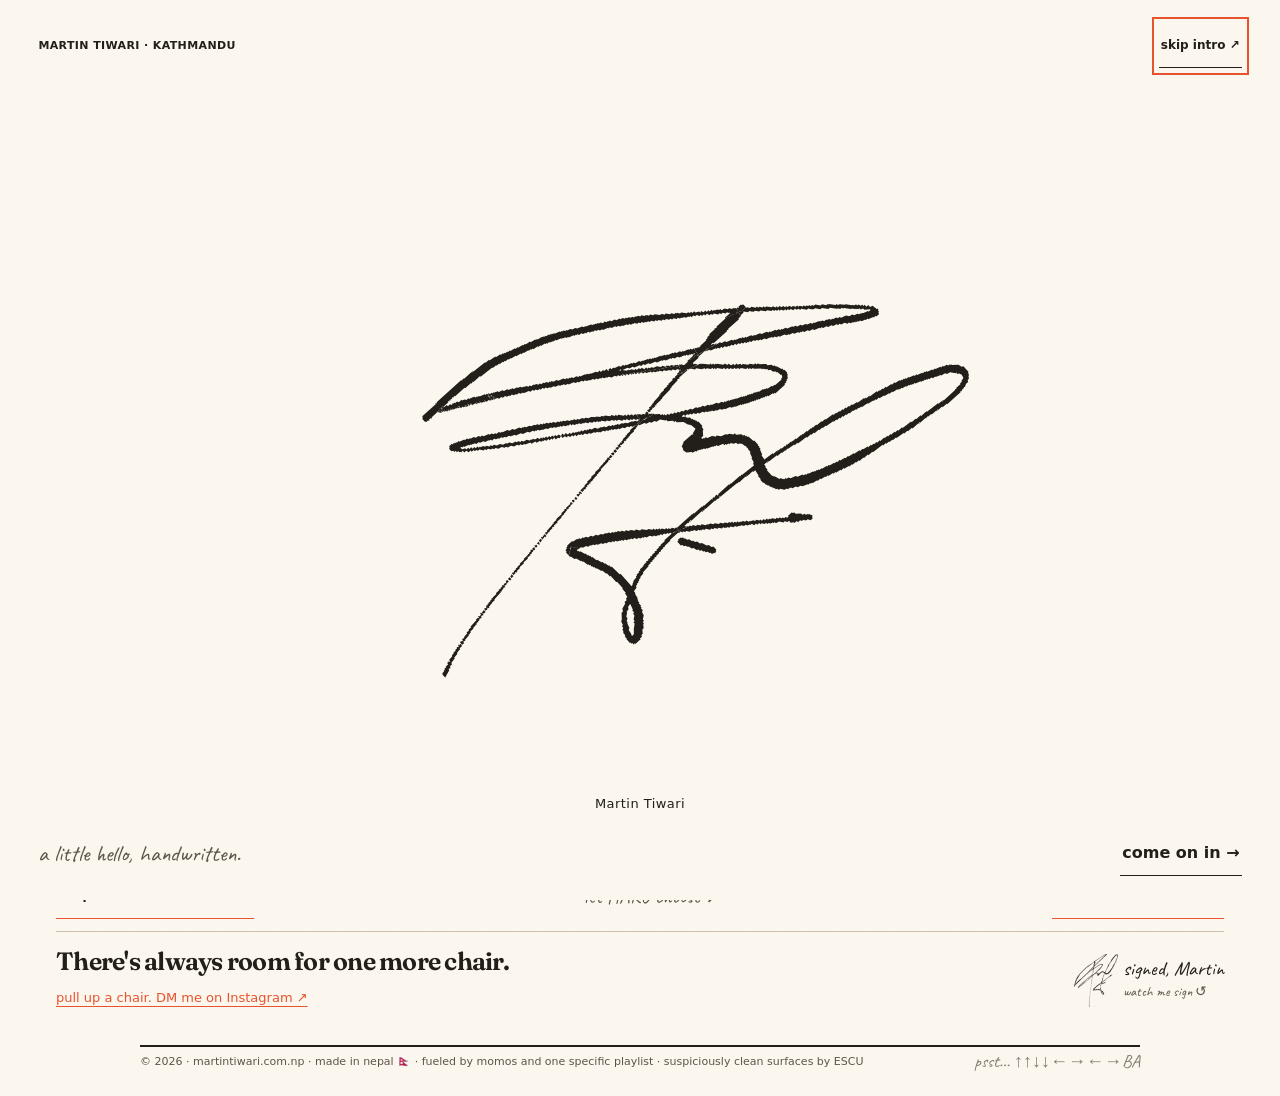
==== commit b0ad77db: "Publish approved interrupted desk landing layout" ====
--- a/index.html
+++ b/index.html
@@ -25,8 +25,11 @@
   <link rel="stylesheet" href="playground.css?v=1" />
   <link rel="stylesheet" href="classified.css?v=2" />
   <link rel="stylesheet" href="signature-entry.css?v=1" />
+  <link rel="stylesheet" href="about-pocket.css?v=1" />
+  <link rel="stylesheet" href="family-album.css?v=1" />
+  <link rel="stylesheet" href="interrupted-desk.css?v=1" />
 </head>
-<body class="desk-mode">
+<body class="desk-mode interrupted-desk">
 
   <a class="skip" href="#top">skip to the good part</a>
 
@@ -70,42 +73,50 @@
 
   <!-- ================= HERO ================= -->
   <main class="desk-home" id="top">
-    <div class="desk-heading">
-      <h1 class="desk-title">Martin, <em>after hours.</em></h1>
-      <p class="desk-description">A desk full of things I care about. Nothing here requires a professional opinion. <br>Pick something up. HARU will pretend this was the plan.</p>
-    </div>
+    <!-- THESIS: A desk interrupted, not a collage. Real Martin is behind four file spines.
+         OWN WORLD: Existing cream, ink, Fraunces and Caveat; ochre, coral, blue and green files.
+         STORY: Meet the person, pull a file, find the relatives' note only when invited.
+         FIRST VIEWPORT: Portrait left, type right, four horizontal spines anchored below.
+         FORM: User approved code native working preview. No generated scenery. -->
     <nav class="desk-scene" aria-label="Explore Martin's desk">
       <figure class="desk-portrait">
-        <div class="portrait-dialogue" aria-live="polite"><p>I brought the projects.<br>HARU brought the supervision.</p><a class="portrait-route" href="#projects" hidden>show me the work →</a></div>
         <img id="me" src="assets/martin-cutout.webp" alt="Martin, hoodie up, mid-smile." aria-label="Ask Martin for the unofficial tour" width="560" height="735" fetchpriority="high" decoding="async" tabindex="0" role="button" />
-        <figcaption class="desk-portrait-note hand">tap me for the unofficial tour.</figcaption>
+        <div class="desk-conversation">
+          <div class="desk-heading">
+            <h1 class="desk-title">Martin, <em>after hours.</em></h1>
+            <p class="desk-description hand">You caught me between things.<br>Pull a file. I'll make room.</p>
+          </div>
+          <div class="portrait-dialogue" aria-live="polite"><p>I brought the projects.<br>HARU brought the supervision.</p><a class="portrait-route" href="#projects" hidden>show me the work →</a></div>
+        <p class="desk-portrait-note hand">tap me for the unofficial tour.</p>
         <div class="portrait-controls"><button class="portrait-call" type="button">call HARU over</button><button class="portrait-reset" type="button" hidden>start the tour again ↺</button></div>
+        </div>
       </figure>
       <a class="desk-object desk-folder" href="#projects">
         <span class="folder-tab">WORK / OPEN FILE</span>
-        <strong>made it.<br>shipped it.</strong>
+        <strong>the things I made.</strong>
         <span class="folder-status">3 shipped · 1 cooking</span>
-        <span class="object-caption">projects &amp; the Poshak archive →</span>
+        <span class="object-caption">work &amp; the Poshak archive</span><span class="spine-arrow" aria-hidden="true">↗</span>
       </a>
       <a class="desk-object desk-photos" href="#photos">
-        <img src="assets/chiya.webp" alt="Roadside tea in Kathmandu" width="640" height="853" decoding="async" />
-        <img src="assets/martin-rain.webp" alt="Martin out in the rain" width="640" height="640" decoding="async" />
-        <strong>proof I go outside.</strong>
-        <span class="object-caption">Kathmandu, family &amp; questionable poses →</span>
+        <span class="spine-name">PHOTOS</span><strong>proof of a life.</strong>
+        <span class="object-caption">my people. my city. my cat.</span><span class="spine-arrow" aria-hidden="true">↗</span>
       </a>
       <a class="desk-object desk-player" href="#music">
-        <span class="record-disc" aria-hidden="true"></span>
-        <span class="player-label"><strong>do not skip.</strong><span>my sleep schedule did.</span></span>
-        <span class="player-bars" aria-hidden="true"><i></i><i></i><i></i><i></i></span>
-        <span class="object-caption">open the music player →</span>
+        <span class="spine-name">MUSIC</span><strong>currently in my head.</strong>
+        <span class="object-caption">the playlist. not the thoughts.</span><span class="spine-arrow" aria-hidden="true">↗</span>
       </a>
       <a class="desk-object desk-book" href="#mark">
-        <span class="book-spine" aria-hidden="true"></span>
-        <strong>you were<br>here.</strong>
-        <span class="object-caption">sign the guestbook.<br>or draw a terrible cat. →</span>
+        <span class="spine-name">GUESTBOOK</span><strong>leave a little evidence.</strong>
+        <span class="object-caption">a note, a drawing, a terrible cat.</span><span class="spine-arrow" aria-hidden="true">↗</span>
       </a>
-      <div class="desk-object desk-business" role="group" aria-label="The family businesses">
-        <div class="business-heading"><strong>Runs in<br>the family.</strong></div>
+      <button class="desk-cat" type="button" aria-label="Ask HARU to move">
+        <span class="cat-message hand" aria-live="polite">management is watching.</span>
+      </button>
+    </nav>
+    <div class="desk-business" role="group" aria-label="The family businesses">
+      <button class="relatives-toggle" type="button" aria-expanded="true" aria-controls="relatives-slip" hidden><span>a word from my relatives</span><span class="relatives-action" aria-hidden="true">pull ↓</span></button>
+      <div class="relatives-slip" id="relatives-slip">
+        <div class="business-heading"><strong>Runs in the family.</strong></div>
         <a class="business-main" href="https://www.everestsuperchemical.com.np/" target="_blank" rel="noopener">
           <span><strong>Everest Super Chemical ↗</strong><small>everestsuperchemical.com.np</small></span>
         </a>
@@ -114,10 +125,7 @@
         </a>
         <p class="business-disclosure">I built the websites. The recommendation is hereditary.</p>
       </div>
-      <button class="desk-cat" type="button" aria-label="Ask HARU to move">
-        <span class="cat-message hand" aria-live="polite">management is watching.</span>
-      </button>
-    </nav>
+    </div>
     <div class="desk-bottom">
       <a href="#about">the person behind the tabs →</a>
       <span class="hand">three secrets. still hiding.</span>
@@ -150,6 +158,11 @@
           <span class="tape" aria-hidden="true"></span>
           <img src="assets/haru-camera-inspection.webp" width="1000" height="1000" loading="lazy" alt="An extremely close view of HARU’s pink nose, sleepy eyes and white whiskers" />
           <figcaption class="hand">camera inspected. personal space not found.</figcaption>
+        </figure>
+        <figure class="pol" data-cap="HARU. head of security. wears my birthday hat better than me.">
+          <span class="tape" aria-hidden="true"></span>
+          <img src="assets/haru.webp" alt="HARU the cat wearing a shiny birthday hat, deeply unimpressed" width="640" height="853" loading="lazy" />
+          <figcaption class="hand">HARU. head of security. wears my birthday hat better than me.</figcaption>
         </figure>
       </div>
       <p class="hand haru-album-note">all complaints will be slept on.</p>
@@ -216,20 +229,9 @@
   <div class="tear" aria-hidden="true"></div>
 
   <!-- ================= FAMILY ================= -->
-  <section class="sec sec-wide">
-    <p class="label">the family unit</p>
-    <h2 class="h2">shipped with the full cast.</h2>
-    <p class="big cat-line" id="cat-line">first, the cat. HARU is a
-      <span class="scratch-target" id="scratch-target">calm, polite, extremely well behaved</span>
-      young lady.<span class="hand cat-edit hidden" id="cat-edit"> menace. she scratched out the lie herself, as you just saw.</span>
-    </p>
+  <section class="sec sec-wide family-album" aria-labelledby="family-album-title">
+    <h2 class="h2" id="family-album-title">meet the household.</h2>
     <div class="wall">
-      <!-- the cat opens the wall, since the line above is about her -->
-      <figure class="pol f6" data-cap="HARU. head of security. wears my birthday hat better than me.">
-        <span class="tape" aria-hidden="true"></span>
-        <img src="assets/haru.webp" alt="HARU the cat wearing a shiny birthday hat, deeply unimpressed" width="640" height="853" loading="lazy" />
-        <figcaption class="hand">HARU. head of security. wears my birthday hat better than me.</figcaption>
-      </figure>
       <figure class="pol f7" data-cap="graduation day. mom blinked. we're framing it anyway.">
         <span class="tape" aria-hidden="true"></span>
         <img src="assets/graduation.webp" alt="Martin at graduation with his mom, who is blinking" width="640" height="880" loading="lazy" />
@@ -256,23 +258,7 @@
         <figcaption class="hand">saili maiju. on the job since before I could hold my own head up. still is.</figcaption>
       </figure>
     </div>
-    <p class="hand aside center">the cat is first because she'd have made a scene otherwise.</p>
-
-    <!-- the two with no photo on file pair off into their own row -->
-    <p class="label">no photo on file</p>
     <div class="wall wall-pair">
-      <figure class="pol f3 pol-empty" data-cap="dad. zero confirmed photos. too busy running the empire: chemicals, drinking water, and probably the plastic bag in your kitchen. bigfoot has better paparazzi coverage.">
-        <span class="tape" aria-hidden="true"></span>
-        <div class="ghost-frame" aria-hidden="true">
-          <svg viewBox="0 0 200 240">
-            <circle cx="100" cy="78" r="42" fill="none" stroke="currentColor" stroke-width="3" stroke-dasharray="8 8"/>
-            <path d="M30 225 C 30 160, 170 160, 170 225" fill="none" stroke="currentColor" stroke-width="3" stroke-dasharray="8 8"/>
-            <text x="100" y="94" text-anchor="middle" font-size="44" fill="currentColor" font-family="Caveat, cursive">?</text>
-          </svg>
-        </div>
-        <figcaption class="hand">dad. zero confirmed photos. too busy running the empire: chemicals, drinking water, and probably the plastic bag in your kitchen. bigfoot has better paparazzi coverage.</figcaption>
-      </figure>
-
       <figure class="pol f4 pol-gf" id="gf-card" tabindex="0" role="button"
               aria-label="A permanently blurred photo labelled: the girlfriend file. Tapping it is futile.">
         <span class="tape" aria-hidden="true"></span>
@@ -304,33 +290,29 @@
         </div>
         <figcaption class="hand" id="gf-cap">the girlfriend file. above your clearance level.</figcaption>
       </figure>
-    </div>
-    <p class="hand aside center">one is genuinely camera shy. one is classified. I'll let you guess which.</p>
+      <figure class="pol f3 pol-empty family-dad">
+        <span class="tape" aria-hidden="true"></span>
+        <div class="dad-frame">
+          <div class="dad-missing">
+            <span class="dad-photo-corners" aria-hidden="true"></span>
+            <p class="hand">dad.<br>runs two companies.<br>somehow avoids one camera.</p>
+            <button class="dad-reveal" type="button" aria-controls="dad-found-photo" aria-expanded="false">wait. found one.</button>
+          </div>
+          <img id="dad-found-photo" data-src="assets/dad-topi.webp" alt="Martin's father placing a traditional topi on Martin's head during Tihar, both wearing marigold garlands" width="720" height="1234" hidden />
+        </div>
+        <figcaption class="hand dad-caption" aria-live="polite">one photo short of a full house.</figcaption>
+        <p class="hand dad-afterword" hidden>the photographer has been removed from the family group.</p>
+      </figure>
+    </div>
   </section>
 
   <!-- ================= THE SIGHTING ================= -->
-  <section class="sec sec-wide sighting-sec">
-    <p class="label">cryptid update</p>
-    <div class="sighting-stage" id="sighting-stage">
-      <figure class="sighting-photo" id="sighting-photo">
-        <img src="assets/dad-topi.webp" alt="Martin's father placing a traditional topi on Martin's head during Tihar, both wearing marigold garlands" width="720" height="1234" loading="lazy" />
-        <span class="tape" aria-hidden="true"></span>
-        <span class="stamp" aria-hidden="true">CASE CLOSED</span>
-        <figcaption class="hand">the topi ceremony. he put it on himself.</figcaption>
-      </figure>
-      <div class="sighting-copy" id="sighting-copy">
-        <p class="label">correction filed</p>
-        <h3 class="h2 sighting-headline" id="sighting-headline">one <span class="hl">(1)</span> confirmed sighting.</h3>
-        <p class="sighting-body">turns out bigfoot slipped up. dad, caught in the wild: crowning me with the topi, both of us buried in marigolds, whole of Kathmandu behind us.</p>
-        <p class="sighting-small">the empire runs itself for exactly one afternoon a year. this was the afternoon.</p>
-        <p class="hand sighting-log">evidence log: case closed. 👣</p>
-      </div>
-    </div>
-  </section>
+  <!-- Reserved archive slot for the existing drawer order. Dad now lives in the family album. -->
+  <section class="sec" hidden aria-hidden="true"></section>
 
   <!-- ================= THE ROLLBACK ================= -->
   <!-- pays off the hero note: "rollback in progress: protein up, sugar gone" -->
-  <section class="sec sec-wide">
+  <section class="sec sec-wide about-rollback">
     <p class="label">the rollback, in progress</p>
     <h2 class="h2">protein up. sugar gone. allegedly.</h2>
     <div class="wall">
@@ -344,7 +326,7 @@
         <img src="assets/flex-hands.webp" alt="Martin flexing in a mirror selfie while an unidentified hand throws a peace sign in the foreground" width="640" height="640" loading="lazy" />
         <figcaption class="hand">flexing in the mirror. that second hand in frame is not mine. I have questions too.</figcaption>
       </figure>
-      <div class="note lore-note" style="--r:-2deg">no before photo.<br>no after photo.<br>just a during, indefinitely. 📍</div>
+      <div class="note lore-note" style="--r:-2deg">no before photo. no after photo. just a during, indefinitely. 📍</div>
     </div>
   </section>
 
@@ -493,9 +475,9 @@
       </div>
     </aside>
 
-    <p class="label rapid-label">rapid fire, no further context</p>
+    <h2 class="h2 rapid-label">things the CV left out.</h2>
     <div class="strip-wrap">
-      <div class="strip" id="strip">
+      <div class="strip" id="strip" data-pocket>
         <!-- each answer landed on whatever paper was nearest. flip any of them. -->
         <div class="card c-index" tabindex="0" role="button" aria-label="reply speed. tap to flip">
           <div class="card-face card-front">
@@ -610,7 +592,7 @@
           <div class="card-face card-back"><span class="card-b">every misaligned pixel is a personal decision I stand behind.</span></div>
         </div>
       </div>
-      <p class="hand swipe-hint">flick it, it keeps going. turn one over, there's more on the back →</p>
+      <p class="hand swipe-hint">small facts. unnecessarily detailed backs.</p>
     </div>
   </section>
 
@@ -723,7 +705,6 @@
 
   <!-- ================= OUTRO ================= -->
   <section class="sec outro">
-    <p class="label">ok, that's me</p>
     <h2 class="outro-big">k chaa?</h2>
     <p class="hand aside center">that's "what's up" for the non Nepali crowd. this is not a CV, so here's what's actually happening right now, no "allegedly" about it:</p>
 
@@ -742,6 +723,8 @@
       <p class="dispatch-foot hand">signal ends here. HARU has muted further notifications.</p>
     </div>
 
+    <details class="about-postscript">
+      <summary><span class="hand">something tucked in the envelope</span><span aria-hidden="true">↗</span></summary>
     <!-- the three secrets get a stamp card, so the promise upstairs has a scoreboard -->
     <div class="secrets" id="secrets">
       <p class="secrets-head">the secrets, officially</p>
@@ -779,6 +762,7 @@
       <p class="hand ps-posted">sealed. scroll back up if you want it open again. it's your letter now.</p>
     </div>
     <div class="ps-runway" aria-hidden="true"></div>
+    </details>
   </section>
 
   <footer class="foot">
@@ -955,12 +939,14 @@
 
   <div id="toast-root"></div>
   <script src="src/intro.js?v=6"></script>
-  <script src="src/desk.js?v=6"></script>
+  <script src="src/desk.js?v=7"></script>
   <script src="src/desk-extras.js?v=1"></script>
   <script src="src/clearance.js?v=2"></script>
   <script src="src/desk-cat.js?v=2"></script>
   <script src="src/desk-personality.js?v=2"></script>
+  <script src="src/interrupted-desk.js?v=1"></script>
   <script src="https://cdn.jsdelivr.net/npm/animejs@3.2.2/lib/anime.min.js" async></script>
-  <script src="src/main.js?v=53" defer></script>
+  <script src="src/main.js?v=54" defer></script>
+  <script src="src/about-pocket.js?v=1" defer></script>
 </body>
 </html>
--- a/about-pocket.css
+++ b/about-pocket.css
@@ -0,0 +1,82 @@
+/* The about drawer is a handful of keepsakes, not a second long homepage. */
+.desk-panel[data-view="about"] .about-rollback { padding-block:24px; }
+.about-rollback > .label { margin-bottom:8px; }
+.about-rollback > .h2 { max-width:20ch; margin-bottom:20px; }
+.desk-view-body .about-rollback .wall { grid-template-columns:repeat(2,minmax(0,1fr)); gap:12px 18px; padding:0 6px; }
+.desk-view-body .about-rollback .pol { align-self:start; margin:0; rotate:-2deg; }
+.desk-view-body .about-rollback .pol:nth-child(2) { rotate:2deg; }
+.desk-view-body .about-rollback .pol img { height:clamp(150px,24vw,250px); object-fit:cover; }
+.desk-view-body .about-rollback .pol figcaption { font-size:19px; line-height:1.15; }
+.desk-view-body .about-rollback .lore-note { grid-column:1/-1; justify-self:center; max-width:none; width:auto; margin:4px 0 0; padding:10px 16px; font-size:22px; line-height:1.15; rotate:-1deg; box-shadow:none; background:var(--marker); }
+.about-rollback .lore-note br { display:none; }
+.about-rollback .lore-note br::after { content:' '; }
+.desk-view-body .about-pockets { padding-block:24px; }
+.about-pockets .rapid-label { display:block; font-family:var(--serif); font-size:28px; line-height:1.1; text-transform:none; letter-spacing:-.02em; font-weight:640; margin:0 0 20px; color:var(--ink); }
+.about-pockets .rapid-label::after { display:none; }
+.about-pockets .strip-wrap { max-width:560px; margin-inline:auto; }
+.about-pockets .strip.pocket-ready { display:grid; overflow:visible; padding:6px 8px 8px; min-height:224px; perspective:1200px; cursor:auto; position:relative; }
+.about-pockets .strip.pocket-ready::before,.about-pockets .strip.pocket-ready::after { content:''; position:absolute; inset:8px 8px 12px; background:#e9dfcd; rotate:2deg; border-radius:3px; pointer-events:none; }
+.about-pockets .strip.pocket-ready::after { rotate:-2deg; background:#f0e9da; }
+.about-pockets .pocket-ready .card { grid-area:1/1; width:100%; min-width:0; height:210px; rotate:0deg; z-index:1; --rv:0px; transform:rotateY(var(--fy,0deg)); }
+.about-pockets .pocket-ready .card[hidden] { display:none!important; }
+.about-pockets .card-face { padding:24px; border:0; border-radius:3px; box-shadow:0 5px 12px rgba(34,30,25,.12); }
+.about-pockets .card-k { font-size:11px; letter-spacing:.08em; }
+.about-pockets .card-v { font-family:var(--serif); font-size:clamp(23px,3vw,29px); line-height:1.17; margin:10px 0 0; letter-spacing:-.02em; }
+.about-pockets .card-b { font-family:var(--hand); font-size:27px; line-height:1.12; }
+.about-pockets .c-receipt .card-face { clip-path:none; }
+.about-pockets .c-receipt .card-k { font-family:inherit; }
+.about-pockets .c-tag .card-face { clip-path:none; }
+.about-pockets .c-tag .card-face::before { display:none; }
+.about-pockets .c-ticket .card-face { clip-path:none; }
+.about-pockets .c-ticket .card-face::before,.about-pockets .c-ticket .card-face::after { display:none; }
+.about-pockets .pocket-controls { display:flex; align-items:center; gap:4px; margin-top:4px; padding-inline:4px; }
+.about-pockets .pocket-controls button { min-width:44px; min-height:44px; border:0; background:transparent; color:var(--ink); font-size:22px; cursor:pointer; }
+.about-pockets .pocket-controls .pocket-flip { margin-left:auto; font-family:var(--hand); font-size:23px; padding-inline:8px; }
+.about-pockets .pocket-count { min-width:48px; font-size:12px; text-align:center; }
+.about-pockets .pocket-controls button:hover { background:var(--paper-2); }
+.about-pockets :is(button,.card):focus-visible { outline:2px solid var(--blue); outline-offset:3px; }
+.about-pockets .swipe-hint { font-size:21px; margin:8px 4px 0; text-align:center; }
+.desk-view-body .outro { display:grid; grid-template-columns:minmax(0,.75fr) minmax(0,1.25fr); gap:8px 28px; padding-block:24px; text-align:left; align-items:start; }
+.outro .outro-big { grid-column:1; font-size:clamp(44px,6vw,72px); line-height:.95; margin:12px 0 4px; }
+.outro > .aside { grid-column:1; font-size:22px; line-height:1.2; margin:0; text-align:left; }
+.outro .dispatch { grid-column:2; grid-row:1/3; width:100%; margin:0; padding:20px; border:0; border-radius:2px; background:#fffdfa; box-shadow:0 6px 16px rgba(34,30,25,.1); }
+.outro .dispatch-head { gap:8px; margin-bottom:12px; }
+.outro .dispatch-title { font-size:17px; letter-spacing:-.02em; }
+.outro .dispatch-dot { animation:none; box-shadow:none; width:7px; height:7px; }
+.outro .dispatch-live { font-size:10px; }
+.outro .dispatch-row { padding:9px 0; gap:14px; border-bottom:1px solid rgba(34,30,25,.15); }
+.outro .dispatch-rows { border-top:1px solid rgba(34,30,25,.25); }
+.outro .dk { font-size:10px; }
+.outro .dv { font-size:14px; line-height:1.4; }
+.outro .dispatch-row:first-child .dv { font-family:var(--serif); font-size:27px; line-height:1; }
+.outro .dispatch-foot { font-size:19px; line-height:1.1; margin-top:14px; text-align:left; }
+.outro .about-postscript { grid-column:1/-1; margin-top:16px; border-block:1px solid rgba(34,30,25,.2); width:100%; }
+.about-postscript > summary { min-height:52px; display:flex; justify-content:space-between; align-items:center; gap:12px; padding:8px 0; cursor:pointer; list-style:none; }
+.about-postscript > summary::-webkit-details-marker { display:none; }
+.about-postscript > summary .hand { font-size:23px; }
+.about-postscript > summary:focus-visible { outline:2px solid var(--blue); outline-offset:3px; }
+.about-postscript[open] > summary > span:last-child { rotate:90deg; }
+.about-postscript .secrets { margin:16px auto; }
+.desk-view-body .about-postscript .ps-stage { margin:20px auto 24px; }
+@media (max-width:600px) {
+  .desk-view-body .about-rollback .wall { gap:12px; padding-inline:3px; }
+  .desk-view-body .about-rollback .pol img { height:154px; }
+  .desk-view-body .about-rollback .pol figcaption { font-size:16px; line-height:1.1; }
+  .desk-view-body .about-rollback .lore-note { font-size:20px; padding:10px; }
+  .desk-view-body .about-pockets .rapid-label { font-size:26px; margin-bottom:12px; }
+  .about-pockets .card-face { padding:22px 20px; }
+  .about-pockets .card-b { font-size:25px; }
+  .about-pockets .pocket-controls { flex-wrap:wrap; }
+  .about-pockets .pocket-controls .pocket-flip { font-size:21px; }
+  .desk-view-body .outro { grid-template-columns:minmax(0,1fr); gap:12px; }
+  .outro .outro-big { grid-column:1; font-size:48px; margin:0; }
+  .desk-view-body .outro > .aside { grid-column:1; font-size:20px; line-height:1.2; max-width:none; margin:0 0 4px; }
+  .outro .dispatch { grid-column:1; grid-row:auto; padding:18px; }
+  .outro .dispatch-title { font-size:16px; }
+  .outro .dispatch-row { padding-block:8px; }
+  .outro .dispatch-foot { font-size:19px; }
+  .about-postscript > summary .hand { font-size:21px; }
+}
+@media (prefers-reduced-motion:reduce) {
+  .about-pockets .card { transition:none; }
+}
--- a/family-album.css
+++ b/family-album.css
@@ -0,0 +1,89 @@
+/* One household, one print at a time. The final missing print has a payoff. */
+.desk-view-body .family-album .h2 {
+  margin: 0 auto 25px;
+  font-size: clamp(28px, 4vw, 40px);
+  line-height: 1.08;
+}
+.desk-view-body .family-album .pol.album-selected { rotate: -.8deg; }
+.desk-view-body .family-album .pol img { object-position: center 35%; }
+.desk-view-body .family-album .pol-gf .gf-frame { height: min(39svh, 340px); }
+.desk-view-body .family-album .pol-gf .gf-art { width: 100%; height: 100%; object-fit: cover; }
+.dad-frame {
+  position: relative;
+  height: min(39svh, 340px);
+  overflow: hidden;
+  background: var(--paper-2);
+}
+.dad-missing {
+  height: 100%;
+  display: flex;
+  align-items: center;
+  justify-content: center;
+  flex-direction: column;
+  padding: 24px 18px;
+}
+.dad-photo-corners {
+  position: absolute;
+  inset: 17px;
+  border: 1px solid #BDB09B;
+}
+.dad-photo-corners::after {
+  content: '';
+  position: absolute;
+  inset: 14px -2px;
+  background: var(--paper-2);
+}
+.dad-missing p {
+  z-index: 1;
+  margin: 0 0 20px;
+  font-size: clamp(24px, 3vw, 31px);
+  line-height: 1.17;
+}
+.dad-reveal {
+  z-index: 1;
+  min-height: 44px;
+  padding: 9px 16px;
+  border: 1px solid var(--ink);
+  border-radius: 3px;
+  background: var(--ink);
+  color: var(--paper);
+  font-family: var(--hand);
+  font-size: 22px;
+  line-height: 1.1;
+}
+.dad-reveal:hover { background: var(--paper); color: var(--ink); }
+.dad-reveal:disabled { cursor: wait; opacity: .7; }
+.dad-reveal:focus-visible, .family-dad:focus-visible { outline: 3px solid var(--blue); outline-offset: 4px; }
+.desk-view-body .family-album .family-dad img {
+  position: absolute;
+  inset: 0;
+  width: 100%;
+  height: 100%;
+  object-fit: cover;
+  object-position: center 65%;
+  background: #211F1B;
+}
+.family-dad.is-found .dad-missing { visibility: hidden; }
+.family-dad.is-found img {
+  animation: dad-print-found 500ms cubic-bezier(.16, 1, .3, 1) both;
+}
+.desk-view-body .family-dad .dad-afterword {
+  color: var(--red);
+  font-size: 19px;
+  line-height: 1.15;
+  margin: 11px 4px 0;
+}
+@keyframes dad-print-found {
+  from { opacity: 0; transform: translateY(12px) rotate(2deg) scale(.97); }
+  to { opacity: 1; transform: none; }
+}
+@media (max-width: 640px) {
+  .desk-view-body .family-album .h2 { margin-bottom: 22px; }
+  .dad-frame, .desk-view-body .family-album .pol-gf .gf-frame { height: min(36svh, 290px); }
+  .dad-missing { padding: 20px 14px; }
+  .dad-missing p { margin-bottom: 15px; }
+  .desk-view-body .family-dad .dad-afterword { font-size: 18px; }
+}
+@media (prefers-reduced-motion: reduce) {
+  .family-dad.is-found img { animation: none; }
+}
--- a/interrupted-desk.css
+++ b/interrupted-desk.css
@@ -0,0 +1,137 @@
+/* A single interrupted desk. The files are edges to pull, not floating cards. */
+.interrupted-desk .top { max-width:1240px; padding:20px 36px 0; }
+.interrupted-desk .desk-home { position:relative; max-width:1240px; padding:16px 36px 0; }
+.interrupted-desk .desk-heading { position:static; z-index:2; text-align:left; margin:0; }
+.interrupted-desk .desk-title { white-space:normal; font-size:clamp(64px,7.2vw,96px); line-height:.94; letter-spacing:-.04em; }
+.interrupted-desk .desk-title em { display:block; font-style:normal; }
+.interrupted-desk .desk-description { margin:21px 0 0; max-width:24ch; font-size:25px; line-height:1.12; color:var(--ink-soft); }
+.interrupted-desk .desk-scene { display:grid; grid-template-columns:minmax(0,1fr); height:auto; max-width:none; margin:0; padding:0; gap:0; }
+.interrupted-desk .desk-scene::after { display:none; }
+.interrupted-desk .desk-portrait { position:relative; inset:auto; display:grid; grid-template-columns:minmax(0,43fr) minmax(0,57fr); width:100%; max-width:none; margin:0; z-index:1; align-items:end; }
+.interrupted-desk .desk-portrait img { grid-column:1; grid-row:1; width:100%; max-height:none; height:435px; object-fit:contain; object-position:left bottom; filter:none; }
+.interrupted-desk .desk-conversation { grid-column:2; grid-row:1; padding:22px 0 24px 20px; }
+.interrupted-desk .portrait-dialogue { position:static; width:100%; min-height:86px; margin:22px 0 8px; padding:0; background:none; box-shadow:none; rotate:none; text-align:left; }
+.interrupted-desk .portrait-dialogue::after { display:none; }
+.interrupted-desk .portrait-dialogue p { font-size:22px; line-height:1.12; max-width:32ch; }
+.interrupted-desk .portrait-route { min-height:32px; margin-top:5px; padding-block:7px; }
+.interrupted-desk .desk-portrait-note { position:static; width:100%; margin:0; font-size:17px; text-align:left; rotate:none; }
+.interrupted-desk .portrait-controls { position:static; width:100%; margin:0; gap:20px; justify-content:flex-start; }
+.interrupted-desk .portrait-controls button { min-height:44px; padding:9px 0; font-size:11px; }
+.interrupted-desk .desk-object { position:relative; inset:auto; grid-column:1/-1; width:100%; min-height:0; height:67px; display:grid; grid-template-columns:100px minmax(0,1fr) auto 28px; grid-template-rows:minmax(0,1fr); align-items:center; gap:20px; padding:12px 22px; border:0; border-radius:3px; rotate:none; translate:none; transform:none; box-shadow:1px 6px 11px rgba(34,30,25,.1); transition:translate 180ms cubic-bezier(.16,1,.3,1),box-shadow 180ms; }
+.interrupted-desk .desk-object::before { content:''; position:absolute; inset:5px 7px auto; height:1px; width:auto; border:0; border-radius:0; background:rgba(34,30,25,.17); }
+.interrupted-desk .desk-object::after { content:''; position:absolute; inset:auto 7px 5px; height:1px; background:rgba(34,30,25,.12); }
+.interrupted-desk .desk-object strong { position:static; font-size:clamp(24px,2.7vw,34px); line-height:1.05; letter-spacing:-.025em; }
+.interrupted-desk .desk-object .object-caption { position:static; grid-column:3; grid-row:1; max-width:none; font-size:19px; line-height:1.08; margin:0; }
+.interrupted-desk .spine-name,.interrupted-desk .folder-tab { position:static; font-size:10px; font-weight:750; letter-spacing:.06em; line-height:1.15; }
+.interrupted-desk .spine-arrow { grid-column:4; grid-row:1; font-family:var(--hand); font-size:27px; justify-self:end; }
+.interrupted-desk .desk-folder { width:98%; margin:0 2% 0 0; background:#E3B86F; z-index:5; }
+.interrupted-desk .folder-tab { font-size:0; }
+.interrupted-desk .folder-tab::after { content:'WORK'; font-size:10px; }
+.interrupted-desk .folder-status { position:absolute; right:57px; bottom:7px; margin:0; padding:0; border:0; background:none; rotate:none; font-size:8px; }
+.interrupted-desk .desk-folder .object-caption { padding-bottom:10px; }
+.interrupted-desk .desk-photos { width:95%; margin:0 2% 0 3%; height:67px; background:#EB9B85; z-index:4; }
+.interrupted-desk .desk-player { width:98%; margin:0 1%; background:#B8C9DC; z-index:3; }
+.interrupted-desk .desk-book { width:96%; margin:0 0 0 4%; background:#426951; color:#fffaf0; z-index:2; }
+.interrupted-desk .desk-book .object-caption { color:#fffaf0; }
+.interrupted-desk .desk-book::before,.interrupted-desk .desk-book::after { background:rgba(255,250,240,.22); }
+.interrupted-desk .desk-object:hover,.interrupted-desk .desk-object:focus-visible { translate:0 -8px; z-index:6; }
+.interrupted-desk .desk-object.is-pulling { translate:0 -20px; z-index:7; box-shadow:3px 12px 18px rgba(34,30,25,.18); }
+.interrupted-desk .desk-cat { width:106px; z-index:8; }
+.interrupted-desk .desk-scene:has(.desk-folder:hover) .desk-cat,.interrupted-desk .desk-scene:has(.desk-folder:focus-visible) .desk-cat { translate:none; }
+.interrupted-desk .desk-business { position:relative; inset:auto; width:100%; min-height:0; margin:0; padding:0; display:block; rotate:none; box-shadow:none; background:none; z-index:2; }
+.interrupted-desk .desk-business::before { display:none; }
+.interrupted-desk .desk-business.desk-spotlight { outline:2px dashed var(--red); outline-offset:6px; }
+.interrupted-desk .relatives-toggle { display:flex; align-items:center; justify-content:space-between; gap:24px; min-height:50px; width:min(360px,100%); padding:10px 18px; margin:0 2% 0 auto; border:0; border-radius:0 0 4px 4px; background:#E8DFCD; color:var(--ink); font-family:var(--hand); font-size:22px; text-align:left; cursor:pointer; }
+.interrupted-desk .relatives-toggle[hidden] { display:none; }
+.interrupted-desk .relatives-action { font-family:var(--sans); font-size:10px; white-space:nowrap; }
+.interrupted-desk .relatives-toggle:hover { background:#dfd2b9; }
+.interrupted-desk .relatives-toggle:focus-visible { outline:2px solid var(--red); outline-offset:3px; }
+.interrupted-desk .relatives-slip { display:grid; grid-template-columns:1fr 1fr; gap:18px 28px; max-width:720px; margin:16px 2% 12px auto; padding:24px; background:#fffcf5; box-shadow:2px 6px 16px rgba(34,30,25,.11); transform-origin:top; }
+.interrupted-desk .relatives-slip[hidden] { display:none; }
+.interrupted-desk .business-heading { grid-column:1/-1; grid-row:auto; }
+.interrupted-desk .business-heading strong { font-size:29px; }
+.interrupted-desk .business-main,.interrupted-desk .business-sister { min-height:48px; padding:0; border:0; }
+.interrupted-desk .business-main strong,.interrupted-desk .business-sister strong { font-size:14px; }
+.interrupted-desk .business-main small,.interrupted-desk .business-sister small { font-size:10px; margin-top:7px; overflow-wrap:anywhere; }
+.interrupted-desk .business-disclosure { grid-column:1/-1; margin:0; font-size:12px; }
+.interrupted-desk .desk-bottom { gap:24px; padding:12px 0; min-height:60px; border:0; justify-content:space-between; }
+.interrupted-desk .desk-bottom a { min-height:44px; display:flex; align-items:center; font-size:12px; }
+.interrupted-desk .desk-surprise { min-height:44px; margin:0; padding:8px 0; border:0; background:none; color:var(--ink-soft); font-size:21px; rotate:none; order:0; width:auto; max-width:none; }
+.interrupted-desk .desk-contact { max-width:none; padding:16px 0 8px; border-top:1px solid #cfc2ad; }
+.interrupted-desk .desk-contact .desk-invitation { align-items:center; gap:24px; }
+.interrupted-desk .desk-contact .desk-invitation h2 { font-size:25px; }
+.interrupted-desk .desk-contact .desk-invitation p { display:none; }
+.interrupted-desk .desk-contact .desk-signature { margin:0; }
+.interrupted-desk .desk-signature img { width:34px; height:60px; }
+.interrupted-desk .desk-signature>span { font-size:20px; }
+.interrupted-desk .desk-signature small { margin-top:4px; font-size:14px; }
+@media (max-width:900px) and (min-width:701px) {
+ .interrupted-desk .desk-title { font-size:64px; }
+ .interrupted-desk .desk-description { font-size:22px; }
+ .interrupted-desk .portrait-dialogue { min-height:110px; }
+ .interrupted-desk .desk-object { grid-template-columns:82px 1fr 24px; gap:12px; }
+ .interrupted-desk .desk-object .object-caption { display:none; }
+ .interrupted-desk .folder-status { position:absolute; left:116px; right:auto; bottom:7px; grid-column:auto; font-size:9px; }
+ .interrupted-desk .desk-folder { grid-template-rows:1fr; }
+ .interrupted-desk .desk-folder strong { padding-bottom:12px; }
+ .interrupted-desk .desk-object .spine-arrow { grid-column:3; grid-row:1; }
+}
+@media (max-width:700px) {
+ .interrupted-desk .top { padding:14px 20px 0; flex-wrap:nowrap; gap:6px; }
+ .interrupted-desk .desk-local-time { display:none; }
+ .interrupted-desk .desk-home { padding:20px 20px 0; }
+ .interrupted-desk .desk-heading { position:static; grid-column:2; grid-row:1; align-self:center; padding-left:8px; }
+ .interrupted-desk .desk-title { font-size:clamp(42px,10.5vw,67px); line-height:.96; }
+ .interrupted-desk .desk-description { margin-top:14px; font-size:19px; line-height:1.1; }
+ .interrupted-desk .desk-description br { display:block; }
+ .interrupted-desk .desk-scene { height:auto; }
+ .interrupted-desk .desk-portrait { position:relative; inset:auto; width:100%; grid-template-columns:minmax(0,1fr) minmax(0,1fr); }
+ .interrupted-desk .desk-conversation { display:contents; }
+ .interrupted-desk .desk-portrait img { grid-column:1; grid-row:1; height:238px; object-position:bottom; }
+ .interrupted-desk .portrait-dialogue { position:static; grid-column:1/-1; grid-row:2; width:100%; min-height:90px; margin:15px 0 0; padding:0; }
+ .interrupted-desk .portrait-dialogue p { font-size:19px; max-width:none; }
+ .interrupted-desk .portrait-route { min-height:30px; padding-block:5px; font-size:10px; }
+ .interrupted-desk .desk-portrait-note { position:static; grid-column:1/-1; grid-row:3; width:100%; font-size:15px; margin:0; }
+ .interrupted-desk .portrait-controls { position:static; grid-column:1/-1; grid-row:4; width:100%; gap:20px; margin:0 0 12px; }
+ .interrupted-desk .portrait-controls button { font-size:10px; }
+ .interrupted-desk .desk-object { height:58px; padding:7px 13px; grid-template-columns:72px minmax(0,1fr) 18px; gap:7px; }
+ .interrupted-desk .desk-object strong { font-size:21px; line-height:1.05; }
+ .interrupted-desk .desk-object .object-caption { display:none; }
+ .interrupted-desk .spine-name,.interrupted-desk .folder-tab::after { font-size:8px; }
+ .interrupted-desk .spine-arrow { grid-column:3; grid-row:1; font-size:23px; }
+ .interrupted-desk .desk-folder { width:98%; }
+ .interrupted-desk .folder-status { position:absolute; right:auto; bottom:5px; left:92px; font-size:7px; }
+ .interrupted-desk .desk-folder strong { padding-bottom:9px; }
+ .interrupted-desk .desk-photos { width:96%; margin:0 1% 0 3%; }
+ .interrupted-desk .desk-player { width:98%; margin:0 2% 0 0; }
+ .interrupted-desk .desk-book { width:97%; margin:0 0 0 3%; }
+ .interrupted-desk .desk-cat { width:82px; }
+ .interrupted-desk .relatives-toggle { width:calc(100% - 26px); margin:0 auto; min-height:48px; font-size:21px; padding-inline:14px; }
+ .interrupted-desk .relatives-slip { grid-template-columns:1fr; gap:14px; margin:12px 5px; padding:20px; }
+ .interrupted-desk .business-heading,.interrupted-desk .business-disclosure { grid-column:1; }
+ .interrupted-desk .desk-bottom { gap:4px 15px; flex-wrap:wrap; padding:7px 0; min-height:0; }
+ .interrupted-desk .desk-bottom a { font-size:10px; }
+ .interrupted-desk .desk-bottom .desk-surprise { order:3; width:100%; min-height:36px; text-align:left; font-size:18px; }
+ .interrupted-desk .desk-contact { padding-top:15px; }
+ .interrupted-desk .desk-contact .desk-invitation { display:flex; align-items:flex-start; gap:12px; }
+ .interrupted-desk .desk-contact .desk-invitation h2 { font-size:22px; }
+ .interrupted-desk .desk-invitation-copy>a { font-size:11px; min-height:44px; display:flex; align-items:center; }
+ .interrupted-desk .desk-signature img { width:26px; height:47px; }
+ .interrupted-desk .desk-signature>span { font-size:16px; white-space:nowrap; }
+ .interrupted-desk .desk-signature small { max-width:none; font-size:12px; }
+}
+@media (max-width:360px) {
+ .interrupted-desk .desk-home { padding-inline:16px; }
+ .interrupted-desk .desk-title { font-size:40px; }
+ .interrupted-desk .desk-description { font-size:17px; }
+ .interrupted-desk .desk-object { grid-template-columns:62px 1fr 17px; padding-inline:10px; }
+ .interrupted-desk .desk-object strong { font-size:20px; }
+ .interrupted-desk .folder-status { left:79px; }
+ .interrupted-desk .portrait-dialogue p { font-size:19px; }
+ .interrupted-desk .portrait-controls { gap:13px; }
+ .interrupted-desk .desk-contact .desk-invitation { flex-wrap:wrap; }
+}
+@media (prefers-reduced-motion:reduce) {
+ .interrupted-desk .desk-object { transition:none; }
+ .interrupted-desk .desk-object:hover,.interrupted-desk .desk-object:focus-visible,.interrupted-desk .desk-object.is-pulling { translate:none; }
+}
